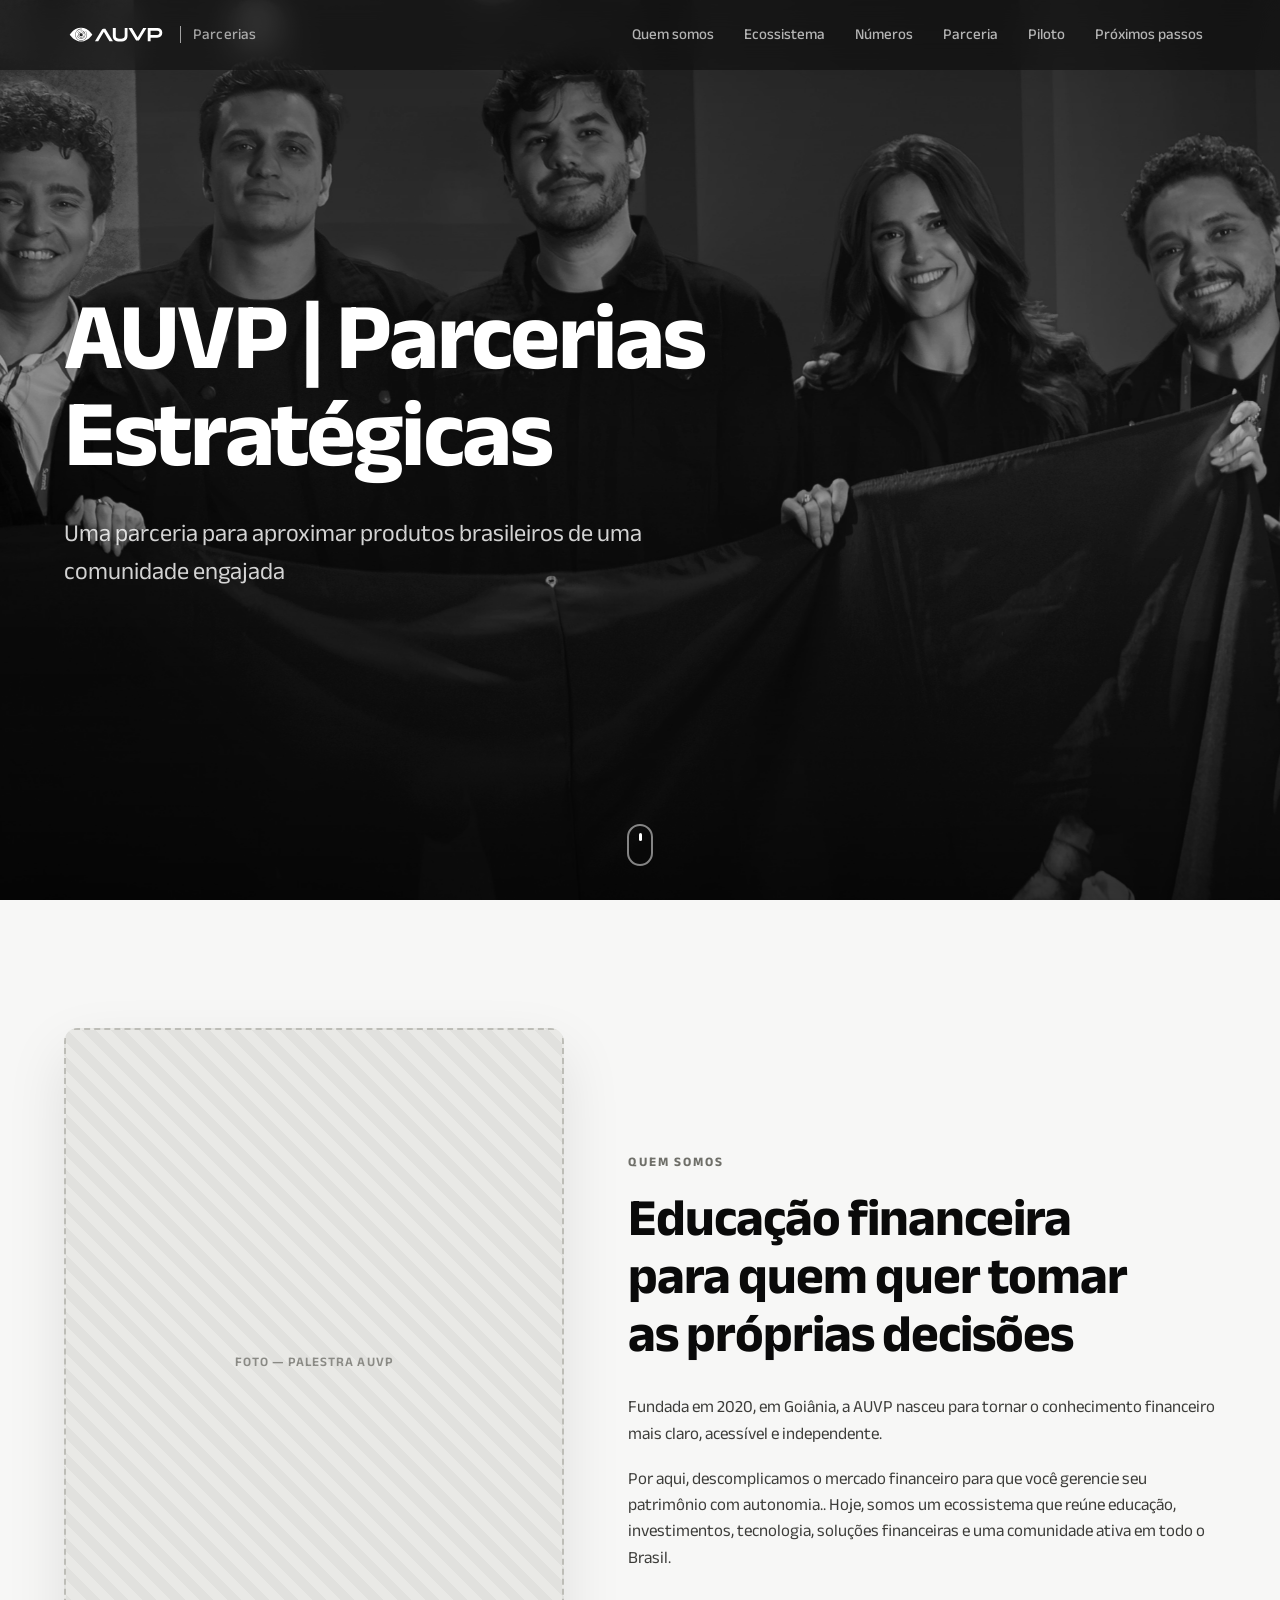
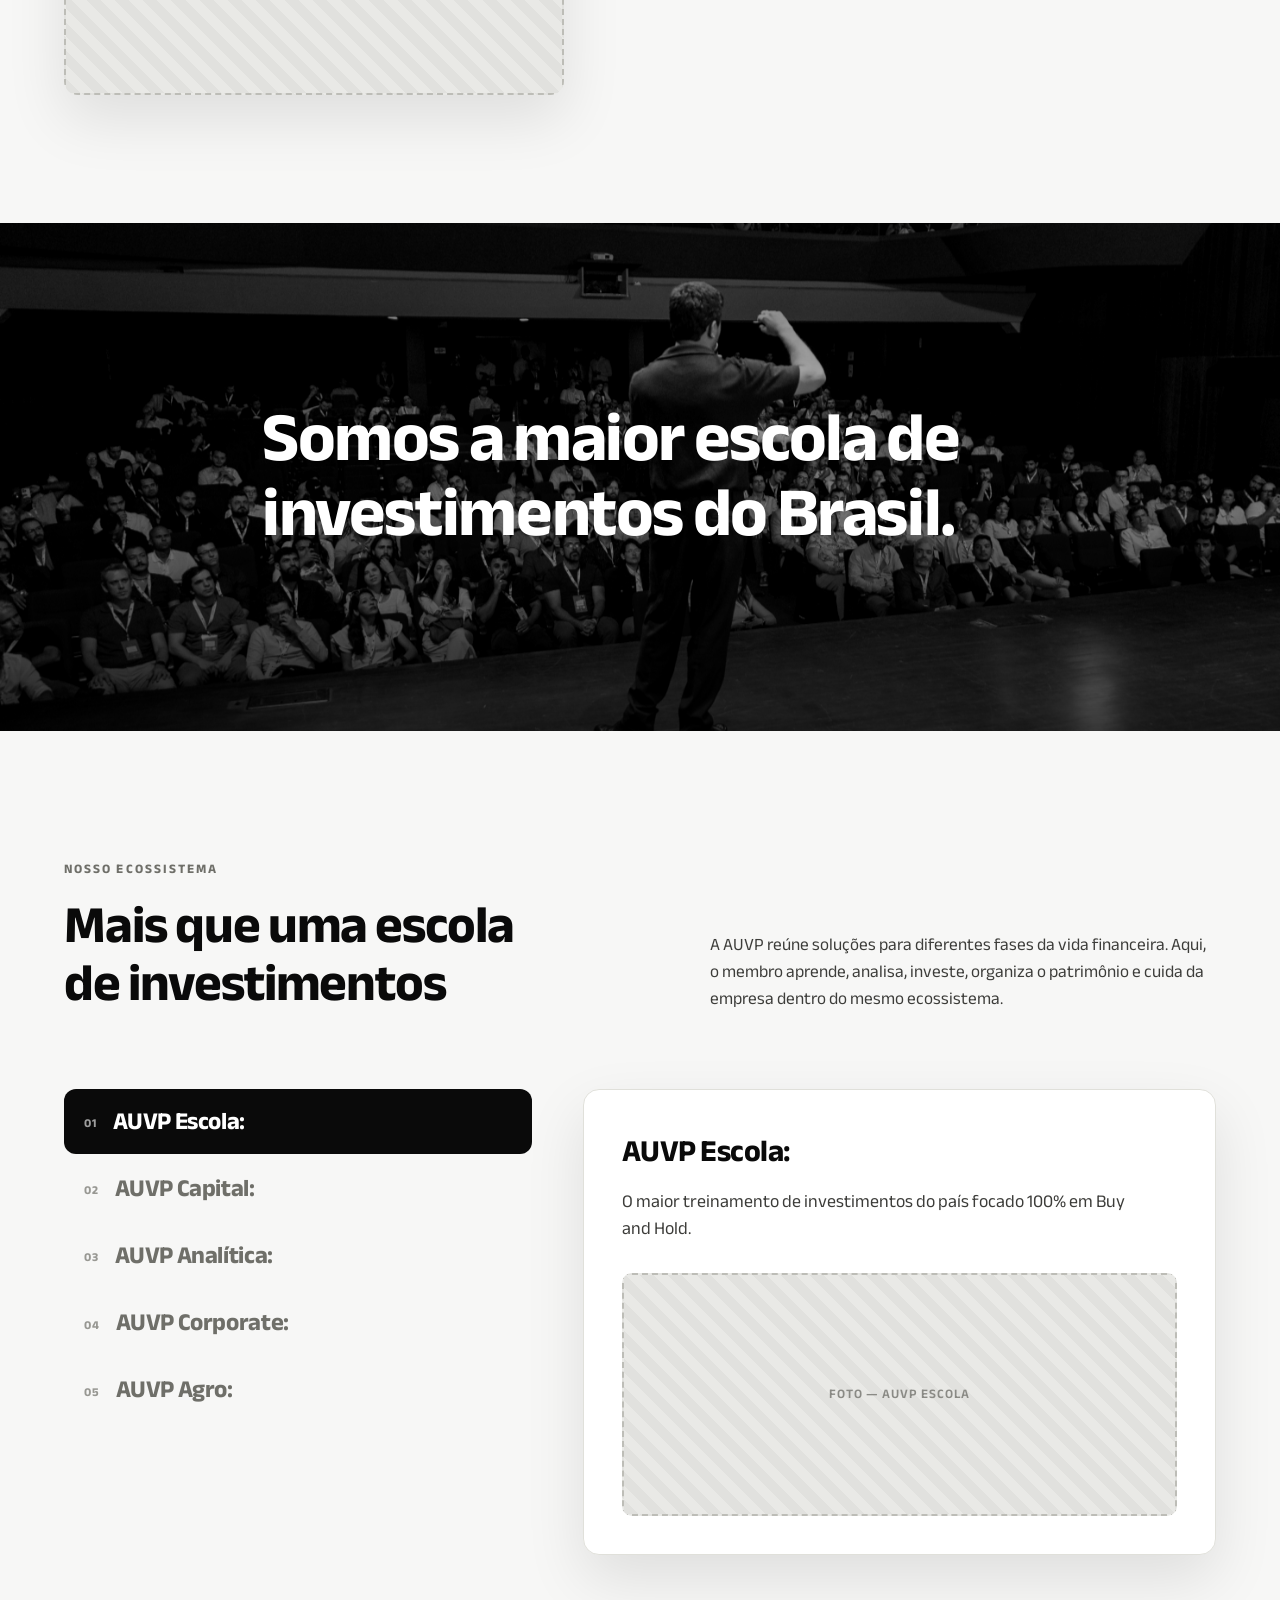
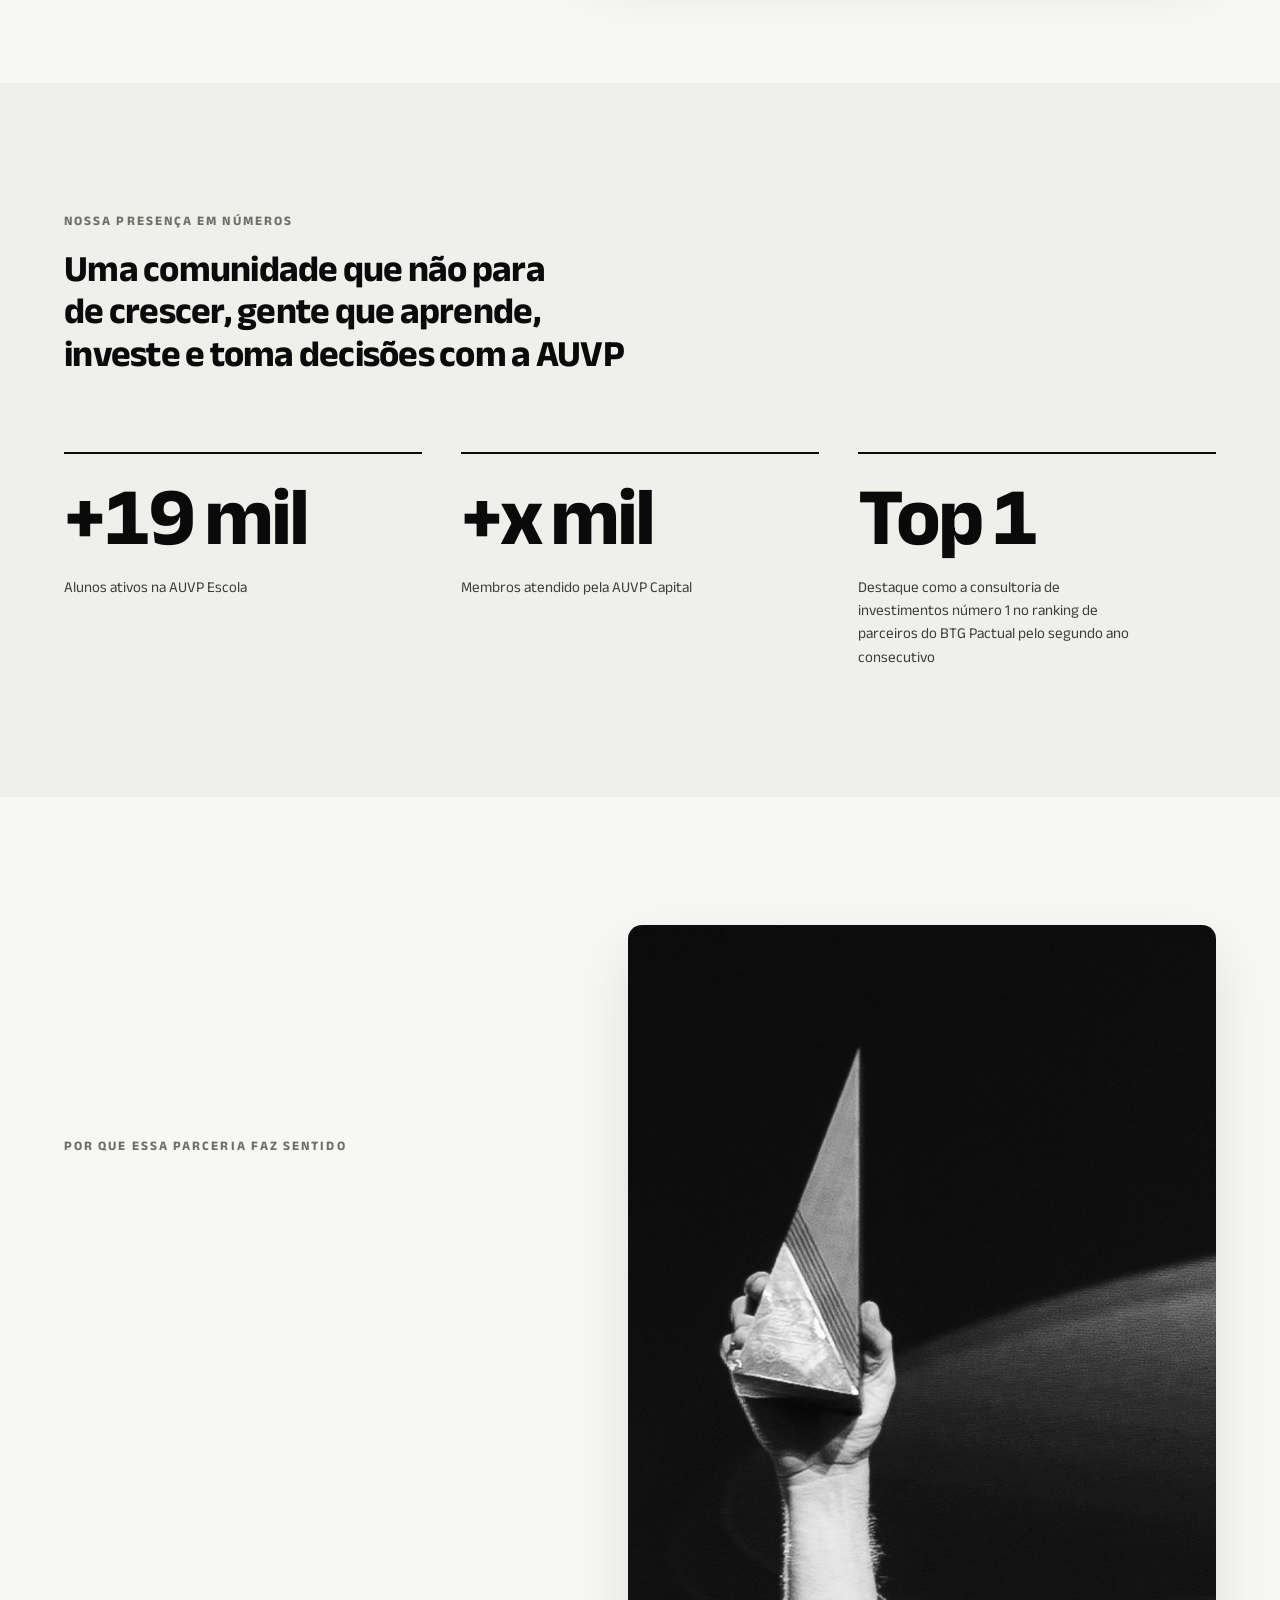
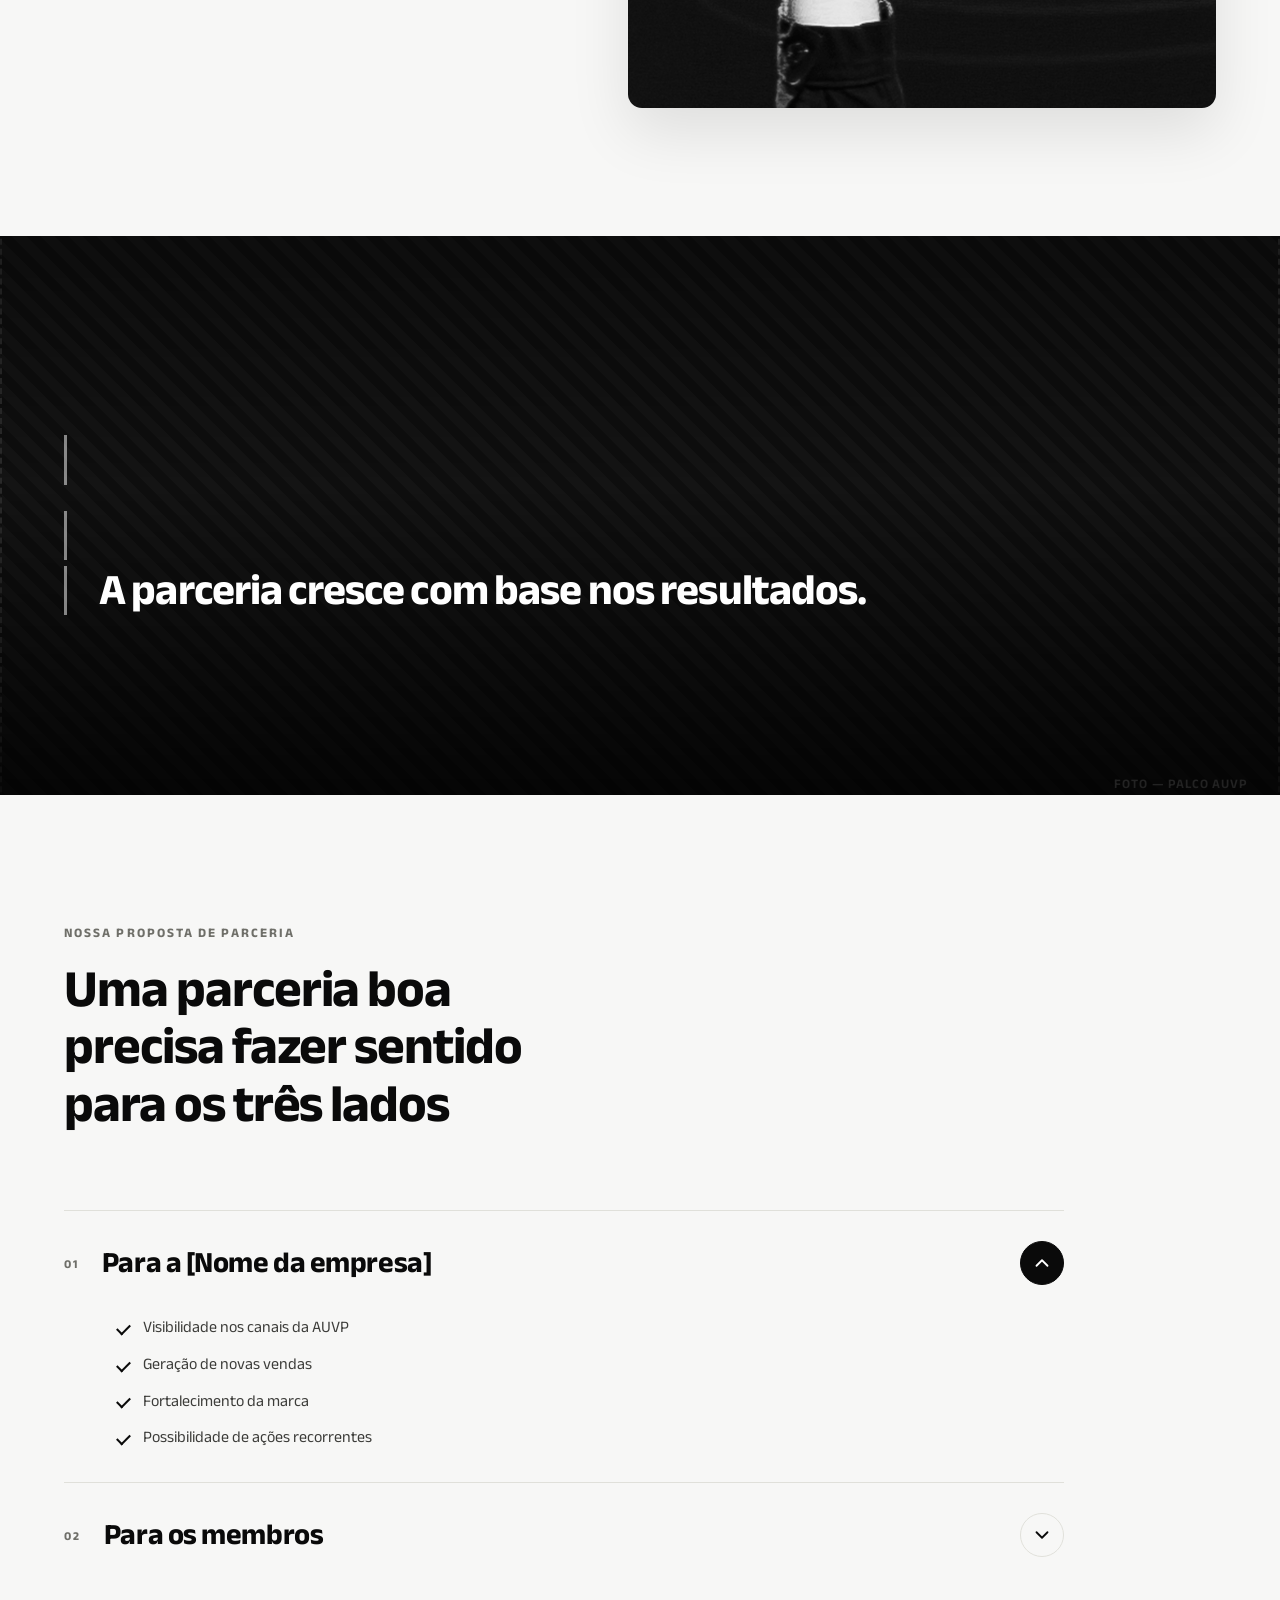
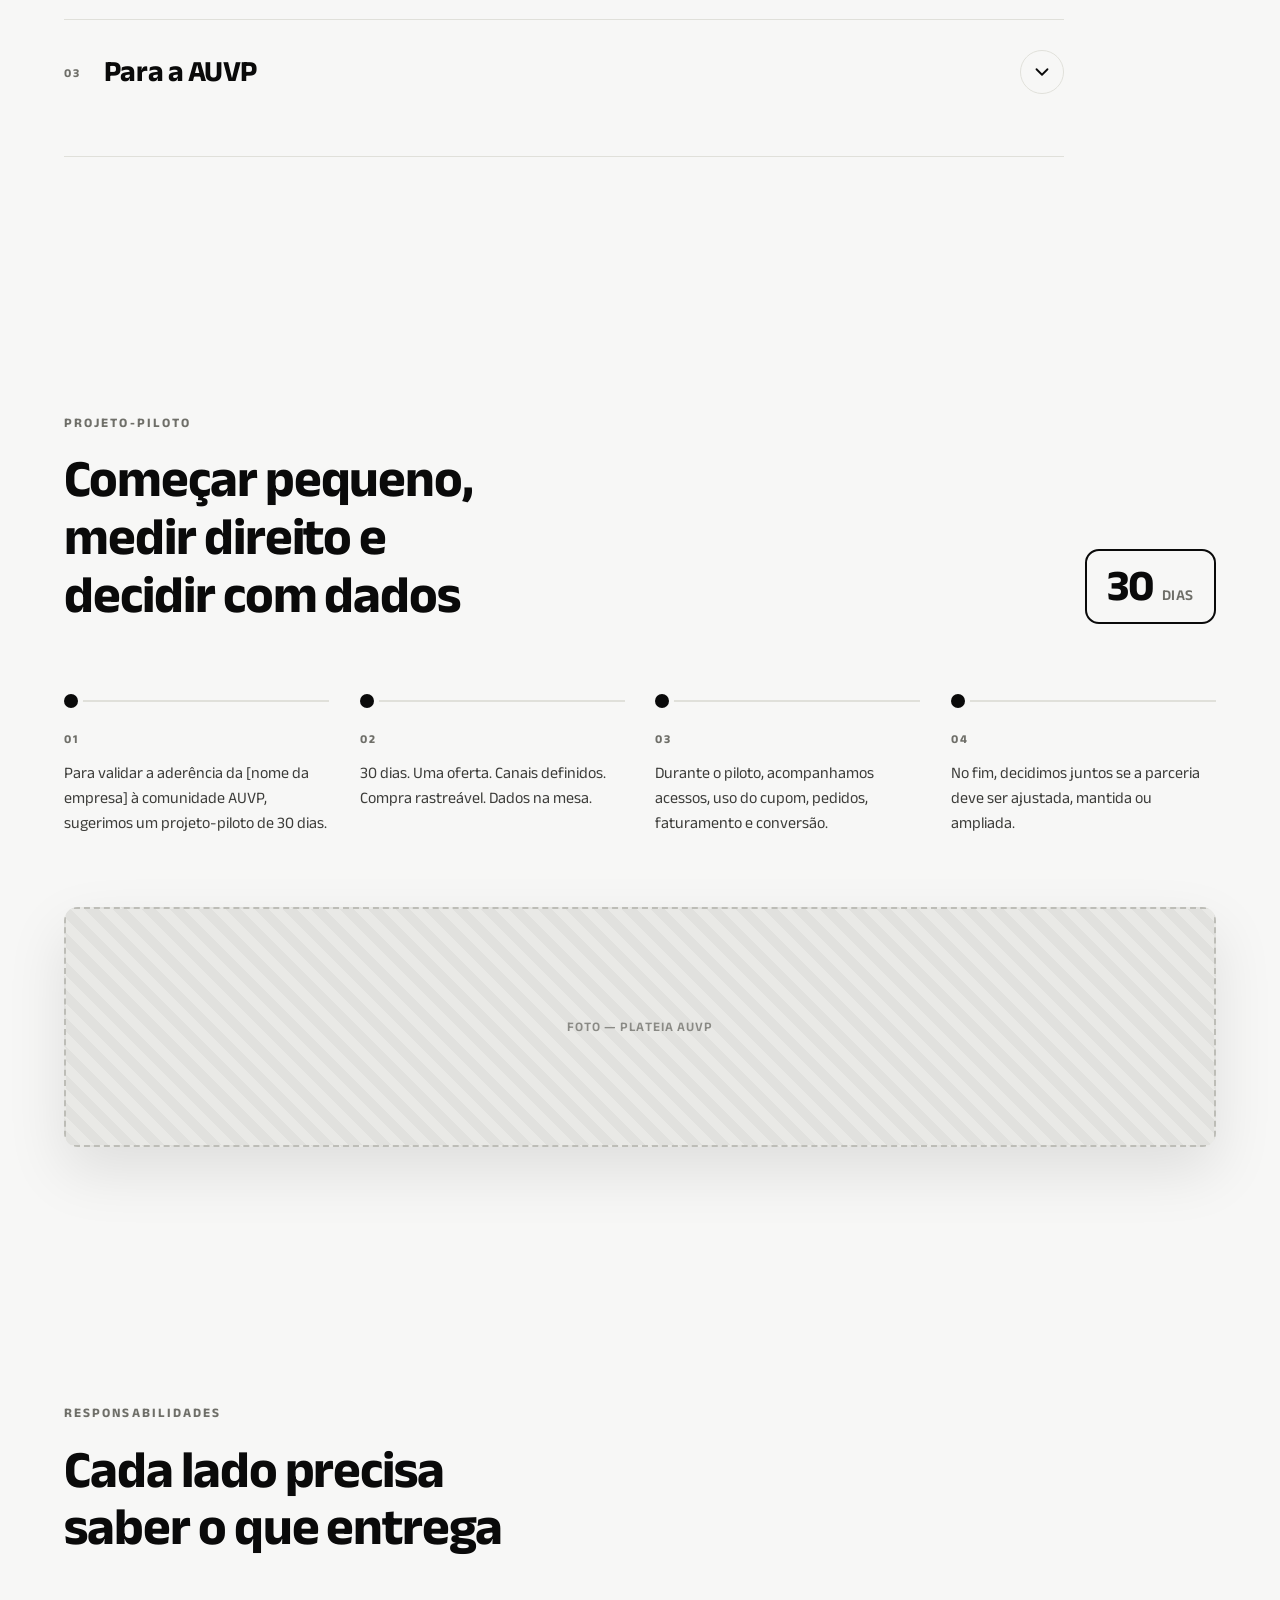
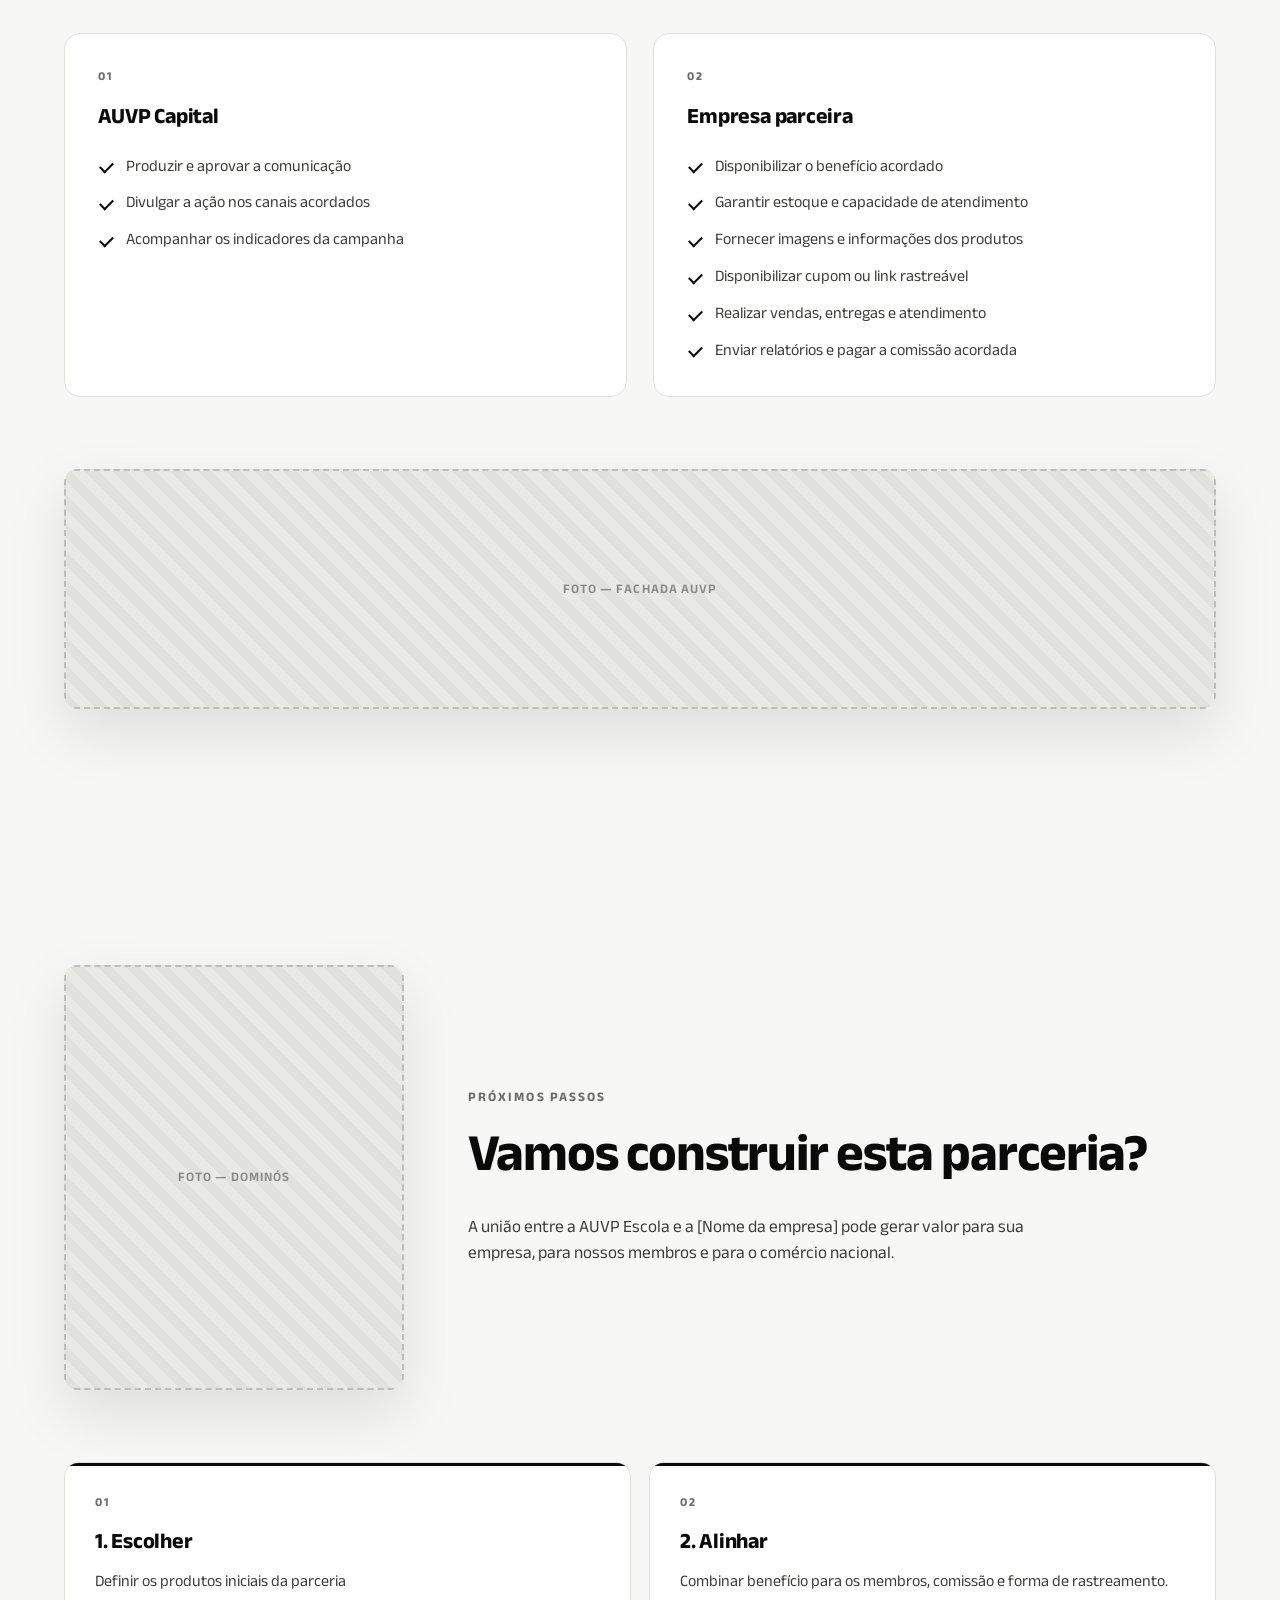
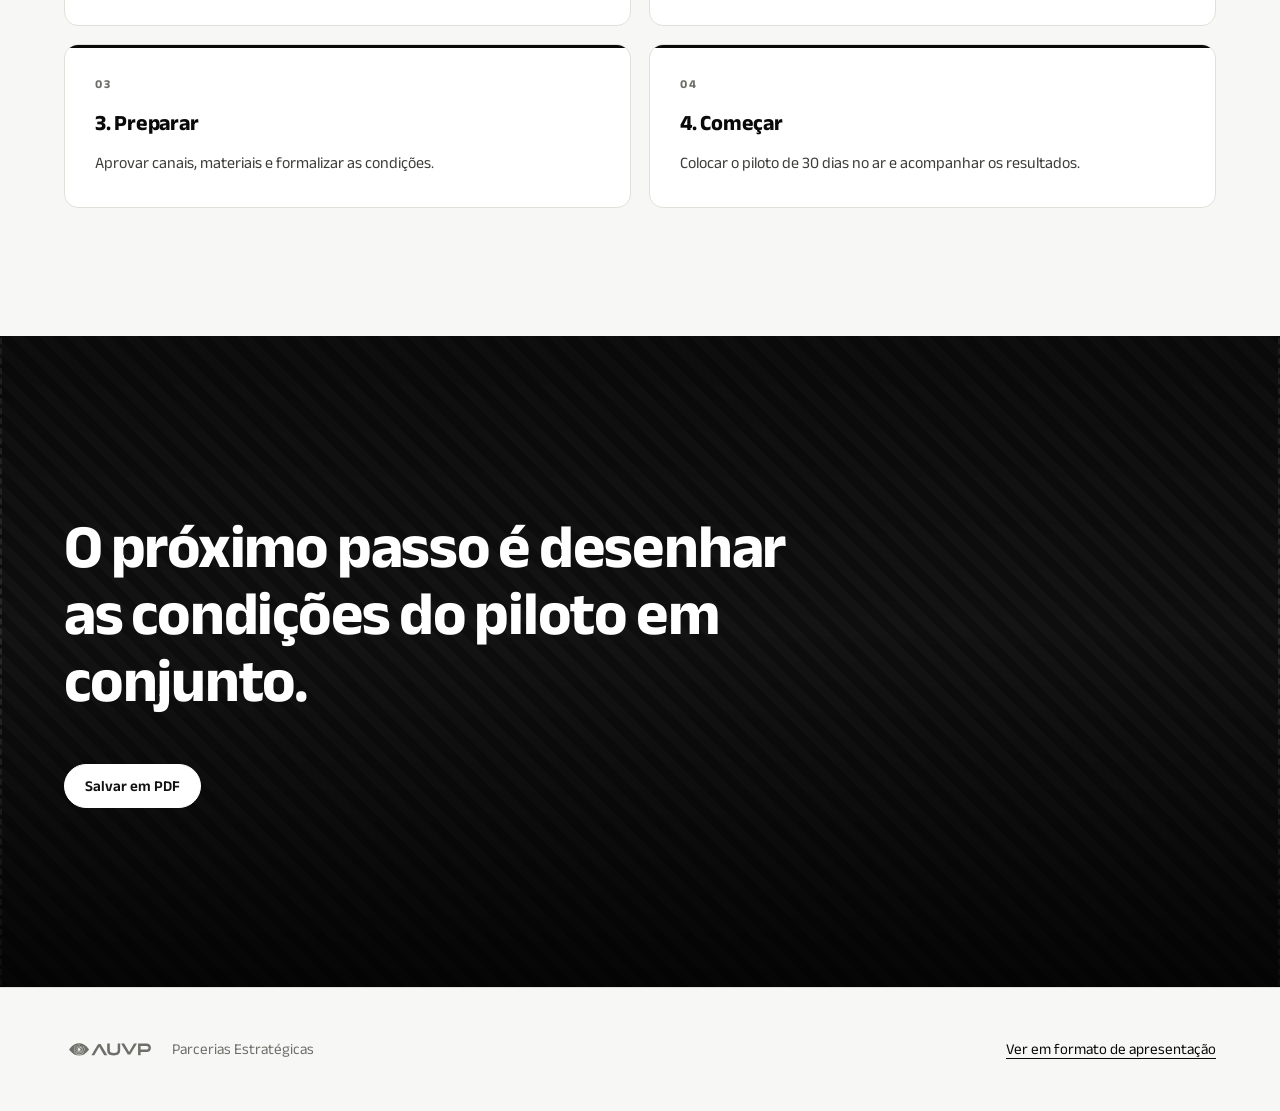
==== index.html @ d83c8f7b "Aplica logo, novas imagens e acordeão da proposta Imagens - No site as fotos deixam de ser área edit" ====
<!DOCTYPE html>
<html lang="pt-BR">
<head>
<meta charset="utf-8">
<meta name="viewport" content="width=device-width, initial-scale=1, viewport-fit=cover">
<title>AUVP | Parcerias Estratégicas</title>
<meta name="description" content="Uma parceria para aproximar produtos brasileiros de uma comunidade engajada.">
<link rel="preload" href="assets/fonts/anek-bangla-latin.woff2" as="font" type="font/woff2" crossorigin>
<link rel="stylesheet" href="assets/fonts.css">
<link rel="stylesheet" href="assets/shared.css">
<link rel="stylesheet" href="assets/site.css">
<link rel="icon" href="data:image/svg+xml,%3Csvg xmlns='http://www.w3.org/2000/svg' viewBox='0 0 112 66'%3E%3Cpath fill='%23111' fill-rule='evenodd' d='M0 33C22 4 90 4 112 33 90 62 22 62 0 33Zm56 8a8 8 0 1 0 0-16 8 8 0 0 0 0 16Z'/%3E%3C/svg%3E">
</head>
<body>

<svg class="sprite" aria-hidden="true" focusable="false"><symbol id="auvp-logo" viewBox="0 0 400 152" fill="currentColor"><path d="m104.84,70.27c-21.73-28.04-56.95-28.04-78.68,0l-4.16,5.37,4.16,5.37c21.73,28.04,56.95,28.04,78.68,0l4.16-5.37-4.16-5.37Zm-22.96,4.92c.15,4.31-1.38,8.43-4.32,11.58-2.94,3.16-6.93,4.98-11.25,5.14-.2,0-.39.01-.59.01-4.09,0-7.99-1.54-11-4.33-2.4-2.23-4.04-5.09-4.75-8.27-.09-.39.16-.77.54-.86.19-.04.38,0,.54.09.16.1.28.26.32.45.65,2.9,2.15,5.5,4.33,7.53,2.88,2.68,6.63,4.08,10.56,3.94,3.93-.14,7.57-1.8,10.25-4.68,2.68-2.88,4.08-6.63,3.94-10.56-.14-3.93-1.8-7.57-4.68-10.25-2.88-2.68-6.61-4.08-10.56-3.94-3.93.14-7.57,1.8-10.25,4.68-.65.7-1.23,1.46-1.73,2.26-.21.34-.66.44-.99.23-.16-.1-.28-.26-.32-.45s-.01-.38.09-.54c.55-.88,1.19-1.71,1.9-2.48,2.94-3.16,6.94-4.98,11.25-5.14,4.33-.15,8.43,1.38,11.58,4.32,3.16,2.94,4.98,6.94,5.14,11.25Zm-12.31-.84c.87,0,1.63-.49,2.03-1.2.37.8.58,1.68.58,2.62,0,3.45-2.8,6.25-6.25,6.25s-6.25-2.8-6.25-6.25,2.8-6.25,6.25-6.25c.89,0,1.74.19,2.5.52-.69.4-1.16,1.15-1.16,2,0,1.27,1.03,2.31,2.31,2.31Zm.58-3.96c.14.03.26.07.36.11l.06.62c-.11-.05-.23-.09-.36-.12-.13-.03-.27-.05-.42-.05-.1,0-.17,0-.22.02-.05.01-.09.03-.11.06-.02.03-.03.06-.03.09h0s.01.08.04.11c.02.03.07.06.14.09.07.03.16.06.28.1.18.06.32.11.44.17.12.06.21.14.27.23.06.1.09.22.09.39v.03c0,.27-.09.47-.26.6-.11.08-.27.13-.45.16v.38h-.6v-.36s-.06,0-.08,0c-.1-.01-.2-.03-.29-.06-.09-.02-.17-.05-.23-.07l-.06-.66c.11.05.24.09.38.13.15.04.3.06.46.06.14,0,.25-.01.3-.04.06-.03.09-.08.09-.14h0c0-.05-.01-.09-.04-.12-.03-.03-.07-.06-.14-.08-.06-.03-.15-.06-.26-.09-.18-.06-.33-.12-.45-.19s-.21-.15-.28-.25c-.06-.1-.09-.23-.09-.39v-.03c0-.24.08-.43.25-.55.11-.08.26-.13.44-.16v-.37h.6v.37c.06,0,.13,0,.17.02Zm-2.71-4.53c-2.67-.31-5.28.43-7.37,2.08-2.1,1.66-3.43,4.03-3.74,6.68-.31,2.65.43,5.27,2.08,7.37,1.66,2.1,4.03,3.43,6.68,3.74,2.05.24,4.09-.14,5.91-1.12,1.77-.95,3.2-2.4,4.13-4.17.18-.35.61-.48.97-.3.17.09.3.24.35.42.06.18.04.38-.05.55-1.06,2.03-2.7,3.68-4.72,4.77-1.66.89-3.52,1.36-5.4,1.36-.45,0-.91-.03-1.36-.08-3.03-.36-5.74-1.88-7.64-4.28-1.9-2.4-2.74-5.39-2.38-8.42.36-3.03,1.88-5.75,4.28-7.64,2.4-1.89,5.39-2.74,8.43-2.38,4.26.51,7.85,3.32,9.37,7.34.07.18.06.37-.02.55-.08.17-.22.31-.4.37-.37.14-.79-.05-.92-.42-1.33-3.52-4.47-5.98-8.19-6.42Zm14.65,26.08c-4.32,4.32-10.06,6.7-16.17,6.7s-11.85-2.38-16.17-6.7c-4.32-4.32-6.7-10.06-6.7-16.17s2.38-11.85,6.7-16.17c4.32-4.32,10.06-6.7,16.17-6.7.87,0,1.75.05,2.6.15.19.02.36.12.48.27.12.15.17.34.15.53-.02.19-.11.36-.26.48-.15.12-.34.18-.53.15-.81-.09-1.63-.14-2.44-.14-5.72,0-11.1,2.23-15.15,6.28-4.05,4.05-6.28,9.43-6.28,15.16s2.23,11.11,6.28,15.15c4.05,4.05,9.43,6.28,15.15,6.28s11.11-2.23,15.16-6.28c4.05-4.05,6.28-9.43,6.28-15.15,0-4.66-1.47-9.09-4.24-12.81-.12-.15-.16-.34-.13-.53.03-.19.13-.36.28-.47.15-.11.34-.16.53-.13.19.03.36.13.47.28,2.96,3.97,4.53,8.7,4.53,13.67,0,6.11-2.38,11.85-6.7,16.17Z"/><path d="m174.97,101.17l-7.22-12.17h-.05l-5.05-8.56-9.42-15.86-21.58,36.6h-12.52l27.18-45.23c1.27-2.12,3.56-3.41,6.03-3.41h6.64l29.23,48.65h-13.23Z"/><path d="m233.49,49.69h10.76v28.75c0,15.93-8,23.44-28.24,23.44s-28.24-7.51-28.24-23.44v-28.75h11.4v28.75c0,9.14,3.96,12.61,17.2,12.61s17.13-3.47,17.13-12.61v-28.75Z"/><path d="m248.21,49.69h13.45l21.51,36.75,21.44-36.75h12.67l-29.23,48.65h-10.62l-29.23-48.65Z"/><path d="m331.91,87.29v-10.69h26.76c5.37,0,8.56-3.19,8.56-7.93s-3.18-7.93-8.56-7.93h-25.62v40.43h-10.96v-51.47h36.59c12.17,0,19.32,7.22,19.32,18.63s-7.15,18.97-19.32,18.97h-26.77Z"/></symbol></svg>

<a class="skip" href="#capa">Ir para o conteúdo</a>

<!-- ============================ TOPO ============================ -->
<header class="topbar" id="topbar">
  <a class="brand" href="#capa" aria-label="AUVP Parcerias Estratégicas">
    <svg class="brand-logo" viewBox="0 0 400 152" aria-hidden="true"><use href="#auvp-logo"/></svg>
    <span class="brand-tag">Parcerias</span>
  </a>

  <nav class="nav" id="nav" aria-label="Seções">
    <a href="#quem-somos">Quem somos</a>
    <a href="#ecossistema">Ecossistema</a>
    <a href="#numeros">Números</a>
    <a href="#parceria">Parceria</a>
    <a href="#piloto">Piloto</a>
    <a href="#proximos-passos">Próximos passos</a>
  </nav>

  <button class="btn btn-icon" id="btnMenu" aria-label="Abrir menu" aria-expanded="false">
    <svg viewBox="0 0 24 24" aria-hidden="true"><path d="M4 7h16M4 12h16M4 17h16"/></svg>
  </button>

  <div class="topbar-progress"><span id="scrollBar"></span></div>
</header>

<main>

<!-- ============================ CAPA ============================ -->
<section class="hero" id="capa">
  <div class="ph ph-bg" data-img="s1-bg" data-label="Foto de capa — time AUVP"
       data-src="assets/img/galera%20summit.webp" data-parallax="0.18"></div>
  <div class="hero-scrim"></div>

  <div class="hero-inner">
    <h1 class="hero-title reveal">AUVP | Parcerias Estratégicas</h1>
    <p class="hero-sub reveal" data-delay="3">Uma parceria para aproximar produtos brasileiros de uma comunidade engajada</p>
  </div>

  <a class="hero-cue" href="#quem-somos" aria-label="Rolar para a próxima seção">
    <span></span>
  </a>
</section>

<!-- ============================ QUEM SOMOS ============================ -->
<section class="section split" id="quem-somos">
  <div class="split-media">
    <div class="ph ph-tall reveal" data-img="s2-foto" data-label="Foto — palestra AUVP"></div>
  </div>

  <div class="split-body">
    <p class="kicker reveal">Quem somos</p>
    <h2 class="h2 reveal">Educação financeira para quem quer tomar as próprias decisões</h2>
    <div class="prose">
      <p class="reveal" data-delay="2">Fundada em 2020, em Goiânia, a AUVP nasceu para tornar o conhecimento financeiro mais claro, acessível e independente.</p>
      <p class="reveal" data-delay="3">Por aqui, descomplicamos o mercado financeiro para que você gerencie seu patrimônio com autonomia.. Hoje, somos um ecossistema que reúne educação, investimentos, tecnologia, soluções financeiras e uma comunidade ativa em todo o Brasil.</p>
    </div>
  </div>
</section>

<!-- ============================ DECLARAÇÃO ============================ -->
<section class="statement">
  <div class="ph ph-bg ph-low" data-img="s3-bg" data-label="Foto — auditório lotado"
       data-src="assets/img/palestra-01.webp" data-parallax="0.12"></div>
  <div class="statement-scrim"></div>
  <p class="statement-text reveal">Somos a maior escola de investimentos do Brasil.</p>
</section>

<!-- ============================ ECOSSISTEMA ============================ -->
<section class="section" id="ecossistema">
  <div class="section-head">
    <div>
      <p class="kicker reveal">Nosso ecossistema</p>
      <h2 class="h2 reveal">Mais que uma escola de investimentos</h2>
    </div>
    <p class="lead reveal" data-delay="2">A AUVP reúne soluções para diferentes fases da vida financeira. Aqui, o membro aprende, analisa, investe, organiza o patrimônio e cuida da empresa dentro do mesmo ecossistema.</p>
  </div>

  <div class="eco reveal">
    <div class="eco-tabs" role="tablist" aria-label="Verticais da AUVP">
      <button class="eco-tab" role="tab" id="tab-escola" aria-controls="pan-escola" aria-selected="true">
        <i>01</i><span>AUVP Escola:</span>
      </button>
      <button class="eco-tab" role="tab" id="tab-capital" aria-controls="pan-capital" aria-selected="false" tabindex="-1">
        <i>02</i><span>AUVP Capital:</span>
      </button>
      <button class="eco-tab" role="tab" id="tab-analitica" aria-controls="pan-analitica" aria-selected="false" tabindex="-1">
        <i>03</i><span>AUVP Analítica:</span>
      </button>
      <button class="eco-tab" role="tab" id="tab-corporate" aria-controls="pan-corporate" aria-selected="false" tabindex="-1">
        <i>04</i><span>AUVP Corporate: </span>
      </button>
      <button class="eco-tab" role="tab" id="tab-agro" aria-controls="pan-agro" aria-selected="false" tabindex="-1">
        <i>05</i><span>AUVP Agro: </span>
      </button>
    </div>

    <div class="eco-stage">
      <div class="eco-panel is-on" role="tabpanel" id="pan-escola" aria-labelledby="tab-escola">
        <div class="eco-copy">
          <h3>AUVP Escola:</h3>
          <p>O maior treinamento de investimentos do país focado 100% em Buy and Hold.</p>
        </div>
        <div class="ph eco-media" data-img="eco-escola" data-label="Foto — AUVP Escola"
             data-src="https://cdn.asupernova.com.br/lp-auvp/vite/o-que-voce-vai-aprender2.webp"></div>
      </div>

      <div class="eco-panel" role="tabpanel" id="pan-capital" aria-labelledby="tab-capital" hidden>
        <div class="eco-copy">
          <h3>AUVP Capital:</h3>
          <p>Consultoria de investimentos, alocação estratégica, gestão de riscos e planejamento patrimonial, tributário e sucessório.</p>
        </div>
        <div class="ph eco-media" data-img="eco-capital" data-label="Foto — AUVP Capital"
             data-src="https://cdn.asupernova.com.br/lp-auvp/vite/onde%20sua%20vida%20financeira%20se%20resolve%20desktop.webp"></div>
      </div>

      <div class="eco-panel" role="tabpanel" id="pan-analitica" aria-labelledby="tab-analitica" hidden>
        <div class="eco-copy">
          <h3>AUVP Analítica:</h3>
          <p>Plataforma de análise fundamentalista que cruza dados e calcula o preço justo de ações e FIIs para nossos membros investirem com base na realidade e não em achismos.</p>
        </div>
        <div class="ph eco-media" data-img="eco-analitica" data-label="Foto — AUVP Analítica"></div>
      </div>

      <div class="eco-panel" role="tabpanel" id="pan-corporate" aria-labelledby="tab-corporate" hidden>
        <div class="eco-copy">
          <h3>AUVP Corporate: </h3>
          <p>Gestão financeira para micro, pequenas e médias empresas, com recebimentos, pagamentos, conciliação, folha, cartões, múltiplas contas e integração com ERPs.</p>
        </div>
        <div class="ph eco-media" data-img="eco-corporate" data-label="Foto — AUVP Corporate"></div>
      </div>

      <div class="eco-panel" role="tabpanel" id="pan-agro" aria-labelledby="tab-agro" hidden>
        <div class="eco-copy">
          <h3>AUVP Agro: </h3>
          <p>Conhecimento, ferramentas e execução para o produtor rural proteger preços, acompanhar o mercado e tomar decisões com mais controle.</p>
        </div>
        <div class="ph eco-media" data-img="eco-agro" data-label="Foto — AUVP Agro"
             data-src="assets/img/agro.jpeg"></div>
      </div>
    </div>
  </div>
</section>

<!-- ============================ NÚMEROS ============================ -->
<section class="section band" id="numeros">
  <div class="section-head">
    <div>
      <p class="kicker reveal">Nossa presença em números</p>
      <h2 class="h2 h2-md reveal" data-delay="1">Uma comunidade que não para de crescer, gente que aprende, investe e toma decisões com a AUVP</h2>
    </div>
  </div>

  <div class="stats stats-seq">
    <div class="stat reveal" data-delay="2">
      <div class="stat-value" data-count>+19 mil</div>
      <p class="stat-label">Alunos ativos na AUVP Escola</p>
    </div>
    <div class="stat reveal" data-delay="3">
      <div class="stat-value"><span class="field" data-field="membros" data-ph="+x mil" data-raw="1"></span></div>
      <p class="stat-label">Membros atendido pela AUVP Capital</p>
    </div>
    <div class="stat reveal" data-delay="4">
      <div class="stat-value">Top 1</div>
      <p class="stat-label">Destaque como a consultoria de investimentos número 1 no ranking de parceiros do BTG Pactual pelo segundo ano consecutivo</p>
    </div>
  </div>
</section>

<!-- ============================ POR QUE ============================ -->
<section class="section split split-rev" id="parceria">
  <div class="split-body">
    <p class="kicker reveal">Por que essa parceria faz sentido</p>
    <h2 class="h2 h2-md reveal">Tem um produto bom de um lado e uma comunidade que reconhece do outro. Vamos colocar os dois para conversar.</h2>
    <div class="prose prose-lg reveal" data-delay="2">
      <p>A <span class="field" data-field="empresa" data-ph="Nome da marca"></span> chamou nossa atenção por <span class="field" data-field="diferencial" data-ph="diferencial concreto"></span>. Por isso, queremos apresentar <span class="field" data-field="produto" data-ph="produto ou linha"></span> nos canais da AUVP, com benefício exclusivo e vendas rastreáveis.</p>
    </div>
  </div>

  <div class="split-media">
    <div class="ph ph-tall reveal" data-img="s7-foto" data-label="Imagem — produto / conceito"
         data-src="assets/img/trofeu%20summit.webp"></div>
  </div>
</section>

<!-- ============================ TRÊS GANHOS ============================ -->
<section class="statement statement-list">
  <div class="ph ph-bg" data-img="s8-bg" data-label="Foto — palco AUVP"
       data-src="https://livecoins.com.br/wp-content/uploads/2026/01/Raul-Sena-Investidor-Sardinha.jpg.webp"
       data-parallax="0.12"></div>
  <div class="statement-scrim"></div>
  <ul class="gains">
    <li class="reveal">A marca ganha visibilidade qualificada.</li>
    <li class="reveal" data-delay="4">Os membros conhecem um bom produto. </li>
    <li class="reveal" data-delay="8">A parceria cresce com base nos resultados.</li>
  </ul>
</section>

<!-- ============================ PROPOSTA ============================ -->
<section class="section" id="proposta">
  <div class="section-head">
    <div>
      <p class="kicker reveal">Nossa proposta de parceria</p>
      <h2 class="h2 reveal">Uma parceria boa precisa fazer sentido para os três lados</h2>
    </div>
  </div>

  <div class="accordion">
    <div class="acc-item is-open reveal">
      <div class="acc-head">
        <span class="acc-n">01</span>
        <h3 class="acc-title" id="acc-t-1">Para a <span class="field" data-field="empresa" data-ph="Nome da empresa"></span></h3>
        <button class="acc-toggle" aria-expanded="true" aria-controls="acc-p-1" aria-labelledby="acc-t-1">
          <svg viewBox="0 0 24 24" aria-hidden="true"><path d="M6 9l6 6 6-6"/></svg>
        </button>
      </div>
      <div class="acc-panel" id="acc-p-1">
        <ul class="ticks">
          <li>Visibilidade nos canais da AUVP </li>
          <li>Geração de novas vendas</li>
          <li>Fortalecimento da marca</li>
          <li>Possibilidade de ações recorrentes</li>
        </ul>
      </div>
    </div>

    <div class="acc-item reveal" data-delay="1">
      <div class="acc-head">
        <span class="acc-n">02</span>
        <h3 class="acc-title" id="acc-t-2">Para os membros</h3>
        <button class="acc-toggle" aria-expanded="false" aria-controls="acc-p-2" aria-labelledby="acc-t-2">
          <svg viewBox="0 0 24 24" aria-hidden="true"><path d="M6 9l6 6 6-6"/></svg>
        </button>
      </div>
      <div class="acc-panel" id="acc-p-2">
        <ul class="ticks">
          <li>Benefício exclusivo</li>
          <li>Descoberta de produtos selecionados</li>
          <li>Acesso facilitado à&nbsp; <span class="field" data-field="empresa" data-ph="Nome da empresa"></span></li>
          <li>Curadoria feita pela AUVP</li>
        </ul>
      </div>
    </div>

    <div class="acc-item reveal" data-delay="2">
      <div class="acc-head">
        <span class="acc-n">03</span>
        <h3 class="acc-title" id="acc-t-3">Para a AUVP</h3>
        <button class="acc-toggle" aria-expanded="false" aria-controls="acc-p-3" aria-labelledby="acc-t-3">
          <svg viewBox="0 0 24 24" aria-hidden="true"><path d="M6 9l6 6 6-6"/></svg>
        </button>
      </div>
      <div class="acc-panel" id="acc-p-3">
        <ul class="ticks">
          <li>Mais benefícios para a comunidade</li>
          <li>Relacionamento mais forte com os membros</li>
          <li>Comissão sobre as vendas originadas pela parceria</li>
        </ul>
      </div>
    </div>
  </div>
</section>

<!-- ============================ PILOTO ============================ -->
<section class="section" id="piloto">
  <div class="section-head">
    <div>
      <p class="kicker reveal">Projeto-piloto</p>
      <h2 class="h2 reveal">Começar pequeno, medir direito e decidir com dados</h2>
    </div>
    <div class="badge-30 reveal" data-delay="2" aria-hidden="true">
      <b>30</b><span>dias</span>
    </div>
  </div>

  <ol class="timeline">
    <li class="reveal">
      <span class="tl-n">01</span>
      <p>Para validar a aderência da <span class="field" data-field="empresa" data-ph="nome da empresa"></span> à comunidade AUVP, sugerimos um projeto-piloto de 30 dias.</p>
    </li>
    <li class="reveal" data-delay="2">
      <span class="tl-n">02</span>
      <p>30 dias. Uma oferta. Canais definidos. Compra rastreável. Dados na mesa.</p>
    </li>
    <li class="reveal" data-delay="4">
      <span class="tl-n">03</span>
      <p>Durante o piloto, acompanhamos acessos, uso do cupom, pedidos, faturamento e conversão.</p>
    </li>
    <li class="reveal" data-delay="6">
      <span class="tl-n">04</span>
      <p>No fim, decidimos juntos se a parceria deve ser ajustada, mantida ou ampliada.</p>
    </li>
  </ol>

  <div class="ph ph-strip reveal" data-img="s10-faixa" data-label="Foto — plateia AUVP"></div>
</section>

<!-- ============================ RESPONSABILIDADES ============================ -->
<section class="section" id="responsabilidades">
  <div class="section-head">
    <div>
      <p class="kicker reveal">Responsabilidades</p>
      <h2 class="h2 reveal">Cada lado precisa saber o que entrega</h2>
    </div>
  </div>

  <div class="cards two">
    <article class="card reveal">
      <span class="card-n">01</span>
      <h3>AUVP Capital</h3>
      <ul class="ticks ticks-seq">
        <li>Produzir e aprovar a comunicação</li>
        <li>Divulgar a ação nos canais acordados</li>
        <li>Acompanhar os indicadores da campanha</li>
      </ul>
    </article>

    <article class="card reveal" data-delay="2">
      <span class="card-n">02</span>
      <h3>Empresa parceira</h3>
      <ul class="ticks ticks-seq">
        <li>Disponibilizar o benefício acordado</li>
        <li>Garantir estoque e capacidade de atendimento</li>
        <li>Fornecer imagens e informações dos produtos</li>
        <li>Disponibilizar cupom ou link rastreável</li>
        <li>Realizar vendas, entregas e atendimento</li>
        <li>Enviar relatórios e pagar a comissão acordada</li>
      </ul>
    </article>
  </div>

  <div class="ph ph-strip reveal" data-img="s13-foto" data-label="Foto — fachada AUVP"></div>
</section>

<!-- ============================ PRÓXIMOS PASSOS ============================ -->
<section class="section" id="proximos-passos">
  <div class="split-narrow">
    <div class="ph ph-tall ph-sm reveal" data-img="s11-foto" data-label="Foto — dominós"></div>
    <div>
      <p class="kicker reveal">Próximos passos</p>
      <h2 class="h2 reveal">Vamos construir esta parceria?</h2>
      <p class="lead reveal" data-delay="2">A união entre a AUVP Escola e a <span class="field" data-field="empresa" data-ph="Nome da empresa"></span> pode gerar valor para sua empresa, para nossos membros e para o comércio nacional.</p>
    </div>
  </div>

  <ol class="steps">
    <li class="reveal">
      <span class="step-n">01</span>
      <b>1. Escolher</b>
      <span>Definir os produtos iniciais da parceria</span>
    </li>
    <li class="reveal" data-delay="2">
      <span class="step-n">02</span>
      <b>2. Alinhar</b>
      <span>Combinar benefício para os membros, comissão e forma de rastreamento.</span>
    </li>
    <li class="reveal" data-delay="4">
      <span class="step-n">03</span>
      <b>3. Preparar</b>
      <span>Aprovar canais, materiais e formalizar as condições.</span>
    </li>
    <li class="reveal" data-delay="6">
      <span class="step-n">04</span>
      <b>4. Começar</b>
      <span>Colocar o piloto de 30 dias no ar e acompanhar os resultados.</span>
    </li>
  </ol>
</section>

<!-- ============================ FECHAMENTO ============================ -->
<section class="closing" id="fechamento">
  <div class="ph ph-bg" data-img="s12-bg" data-label="Foto — bastidores AUVP" data-parallax="0.12"></div>
  <div class="statement-scrim"></div>
  <div class="closing-inner">
    <p class="closing-text reveal">O próximo passo é desenhar as condições do piloto em conjunto.</p>
    <div class="closing-actions reveal" data-delay="6">
      <button class="btn btn-light" id="btnPrint">Salvar em PDF</button>
    </div>
  </div>
</section>

</main>

<footer class="foot">
  <div class="foot-in">
    <svg class="foot-logo" viewBox="0 0 400 152" aria-hidden="true"><use href="#auvp-logo"/></svg>
    <p>Parcerias Estratégicas</p>
    <a href="apresentacao.html">Ver em formato de apresentação</a>
  </div>
</footer>

<script src="assets/state.js"></script>
<script src="assets/site.js"></script>
</body>
</html>
---- assets/fonts.css ----
/* Anek Bangla — fonte da apresentação original, servida localmente.
   Arquivo variável (eixo de peso 100–800), subconjuntos latin e latin-ext.
   Google Fonts, licença SIL Open Font License 1.1. */

@font-face{
  font-family:'Anek Bangla';
  font-style:normal;
  font-weight:100 800;
  font-stretch:100%;
  font-display:swap;
  src:url('fonts/anek-bangla-latin-ext.woff2') format('woff2');
  unicode-range:U+0100-02BA, U+02BD-02C5, U+02C7-02CC, U+02CE-02D7, U+02DD-02FF, U+0304, U+0308, U+0329, U+1D00-1DBF, U+1E00-1E9F, U+1EF2-1EFF, U+2020, U+20A0-20AB, U+20AD-20C0, U+2113, U+2C60-2C7F, U+A720-A7FF;
}

@font-face{
  font-family:'Anek Bangla';
  font-style:normal;
  font-weight:100 800;
  font-stretch:100%;
  font-display:swap;
  src:url('fonts/anek-bangla-latin.woff2') format('woff2');
  unicode-range:U+0000-00FF, U+0131, U+0152-0153, U+02BB-02BC, U+02C6, U+02DA, U+02DC, U+0304, U+0308, U+0329, U+2000-206F, U+20AC, U+2122, U+2191, U+2193, U+2212, U+2215, U+FEFF, U+FFFD;
}
---- assets/shared.css ----
/* ============================================================
   AUVP | Parcerias — estilos compartilhados
   Campos editáveis, placeholders de imagem e avisos.
   Usado pelo site (site.css) e pela apresentação (deck.css).
   ============================================================ */

:root{
  --font:"Anek Bangla","Segoe UI",system-ui,-apple-system,"Helvetica Neue",Arial,sans-serif;
}

/* --------------------------------------------- campos editáveis [] */
/* Sem realce: o próprio texto entre colchetes mostra onde editar.
   Os colchetes são conteúdo de verdade (state.js), então um clique
   seleciona tudo e o que for digitado substitui o placeholder. */
.field{
  display:inline;
  outline:none;
  border-radius:3px;
  white-space:pre-wrap;
  transition:background-color .15s ease;
}
body:not(.presenting) .field{cursor:text}
body:not(.presenting) .field:focus{background:rgba(255,232,102,.5)}
body:not(.presenting) .on-dark .field:focus,
body:not(.presenting) .slide.dark .field:focus,
body:not(.presenting) .hero .field:focus,
body:not(.presenting) .statement .field:focus{background:rgba(255,255,255,.22)}

/* ------------------------------------------- placeholders de imagem */
.ph{
  position:relative;
  overflow:hidden;
  background:#e9e9e6;
  background-size:cover;
  background-position:center;
  cursor:pointer;
}
.ph::after{
  content:attr(data-label);
  position:absolute;
  inset:0;
  display:flex;
  align-items:center;
  justify-content:center;
  padding:24px;
  text-align:center;
  font:600 13px/1.4 var(--font);
  letter-spacing:.08em;
  text-transform:uppercase;
  color:#8a8a85;
  background:repeating-linear-gradient(45deg,rgba(0,0,0,.035) 0 10px,transparent 10px 20px);
  border:2px dashed #bdbdb7;
  transition:opacity .2s ease,background-color .2s ease,border-color .2s ease;
}
/* background-color, não o atalho background: o atalho zeraria o
   background-size:cover e o background-position definidos acima */
.ph.on-dark,.ph.ph-dark,.ph-bg,.slide.dark .ph{background-color:#141414}
.ph.on-dark::after,.ph.ph-dark::after,.ph-bg::after,.slide.dark .ph::after{
  color:#8f8f8f;
  border-color:#3a3a3a;
  background:repeating-linear-gradient(45deg,rgba(255,255,255,.035) 0 10px,transparent 10px 20px);
}
.ph.has-image::after{content:"";border:0;background:none}
.ph.is-over::after{background-color:rgba(0,0,0,.16);border-color:#000;color:#000}

.ph-tools{
  position:absolute;
  right:12px;top:12px;
  display:none;
  gap:6px;
  z-index:3;
}
.ph.has-image:hover .ph-tools,
.ph.has-image:focus-within .ph-tools{display:flex}
.ph-tools button{
  font:600 12px/1 var(--font);
  color:#fff;background:rgba(0,0,0,.75);
  border:1px solid rgba(255,255,255,.35);
  border-radius:6px;padding:7px 10px;cursor:pointer;
}
.ph-tools button:hover{background:#000}

/* no modo apresentação as marcações somem */
body.presenting .ph::after{opacity:0}
body.presenting .ph{cursor:default}
body.presenting .ph-tools{display:none!important}

/* ------------------------------------------------------- avisos */
.auvp-toast{
  position:fixed;
  left:50%;bottom:28px;
  transform:translate(-50%,14px);
  background:#111;color:#fff;
  font:600 14px/1 var(--font);
  padding:13px 20px;border-radius:999px;
  box-shadow:0 14px 40px rgba(0,0,0,.35);
  opacity:0;
  pointer-events:none;
  z-index:200;
  transition:opacity .2s ease,transform .2s ease;
}
.auvp-toast.is-on{opacity:1;transform:translate(-50%,0)}

@media print{
  .ph::after{opacity:0!important}
  .ph-tools{display:none!important}
  .auvp-toast{display:none!important}
  .field{background:none!important;box-shadow:none!important;opacity:1!important}
}
---- assets/site.css ----
/* ============================================================
   AUVP | Parcerias Estratégicas — site
   Preto e branco, papel texturizado e Anek Bangla,
   a mesma identidade da apresentação em formato de página.
   ============================================================ */

:root{
  --paper:#f7f7f6;
  --paper-2:#efefec;
  --ink:#0a0a0a;
  --ink-2:#3d3d3a;
  --muted:#6f6f69;
  --line:#e0e0da;
  --dark:#0b0b0b;
  --shadow:0 24px 60px rgba(0,0,0,.10);
  --gutter:clamp(20px,5vw,84px);
  --maxw:1320px;
  --sec-y:clamp(72px,10vw,150px);
  --ease:cubic-bezier(.22,.68,.28,1);
}

*{box-sizing:border-box}
[hidden]{display:none!important}

html{scroll-behavior:smooth;-webkit-text-size-adjust:100%}
body{
  margin:0;
  font-family:var(--font);
  font-size:18px;
  line-height:1.55;
  color:var(--ink);
  background:var(--paper);
  -webkit-font-smoothing:antialiased;
  overflow-x:hidden;
}
/* textura de papel, como no original */
body::before{
  content:"";
  position:fixed;inset:0;
  z-index:0;
  pointer-events:none;
  opacity:.45;
  background-image:url("data:image/svg+xml,%3Csvg xmlns='http://www.w3.org/2000/svg' width='300' height='300'%3E%3Cfilter id='n'%3E%3CfeTurbulence type='fractalNoise' baseFrequency='.85' numOctaves='3'/%3E%3CfeColorMatrix type='saturate' values='0'/%3E%3C/filter%3E%3Crect width='300' height='300' filter='url(%23n)' opacity='.15'/%3E%3C/svg%3E");
}
main{position:relative;z-index:1}
/* âncoras não param embaixo do topo fixo */
section[id]{scroll-margin-top:86px}
#capa{scroll-margin-top:0}

img{max-width:100%;display:block}
h1,h2,h3,h4,h5,p,ul,ol,figure{margin:0}
ul,ol{list-style:none;padding:0}
button{font-family:inherit}
a{color:inherit}

.skip{
  position:absolute;left:-9999px;top:0;
  background:#000;color:#fff;padding:12px 18px;z-index:300;border-radius:0 0 8px 0;
}
.skip:focus{left:0}

:focus-visible{outline:2px solid var(--ink);outline-offset:3px;border-radius:3px}

/* ============================ TOPO ============================ */
.topbar{
  position:fixed;
  top:0;left:0;right:0;
  z-index:100;
  display:flex;align-items:center;gap:24px;
  padding:14px var(--gutter);
  background:rgba(247,247,246,.82);
  backdrop-filter:saturate(150%) blur(14px);
  border-bottom:1px solid transparent;
  transition:border-color .25s ease,background-color .25s ease,padding .25s ease;
}
.topbar.is-stuck{border-bottom-color:var(--line);padding-top:10px;padding-bottom:10px}
.topbar.on-dark{
  background:rgba(11,11,11,.55);
  color:#fff;
  border-bottom-color:transparent;
}

.sprite{position:absolute;width:0;height:0;overflow:hidden}

.brand{display:flex;align-items:center;gap:12px;text-decoration:none;flex:none}
.brand-logo{
  width:104px;height:auto;
  fill:currentColor;
  display:block;
}
.brand-tag{
  font-size:15px;font-weight:500;
  letter-spacing:.01em;
  opacity:.6;
  white-space:nowrap;
  padding-left:12px;
  border-left:1px solid currentColor;
  line-height:1.1;
}

.nav{display:flex;gap:4px;margin-left:auto}
.nav a{
  position:relative;
  padding:9px 13px;
  border-radius:999px;
  font-size:15px;font-weight:500;
  text-decoration:none;
  color:inherit;
  opacity:.68;
  white-space:nowrap;
  transition:opacity .2s ease,background-color .2s ease;
}
.nav a:hover{opacity:1;background:rgba(0,0,0,.06)}
.topbar.on-dark .nav a:hover{background:rgba(255,255,255,.12)}
.nav a.is-active{opacity:1;font-weight:600;background:rgba(0,0,0,.08)}
.topbar.on-dark .nav a.is-active{background:rgba(255,255,255,.16)}


.topbar-progress{
  position:absolute;left:0;right:0;bottom:-1px;
  height:2px;background:transparent;
}
.topbar-progress span{
  display:block;height:100%;width:0;
  background:var(--ink);
  transition:width .1s linear;
}
.topbar.on-dark .topbar-progress span{background:#fff}

/* ---------------------------------------------------- botões */
.btn{
  display:inline-flex;align-items:center;justify-content:center;gap:9px;
  min-height:44px;padding:0 20px;
  font:600 15px/1 var(--font);
  color:inherit;
  background:transparent;
  border:1px solid currentColor;
  border-radius:999px;
  cursor:pointer;
  text-decoration:none;
  transition:transform .18s var(--ease),background-color .18s ease,color .18s ease,opacity .18s ease;
}
.btn svg{width:18px;height:18px;fill:none;stroke:currentColor;stroke-width:2;stroke-linecap:round;stroke-linejoin:round}
.btn:hover{transform:translateY(-1px)}
.btn:active{transform:translateY(0)}
.btn-solid{background:var(--ink);color:var(--paper);border-color:var(--ink)}
.btn-solid:hover{background:#000}
.topbar.on-dark .btn-solid{background:#fff;color:#111;border-color:#fff}
.btn-light{background:#fff;color:#111;border-color:#fff}
.btn-outline{border-color:rgba(255,255,255,.55);color:#fff}
.btn-outline:hover{background:rgba(255,255,255,.14)}
.btn-icon{padding:0;width:44px;border:0;display:none}
.btn-icon svg{width:22px;height:22px}
.btn-block{width:100%}

.linkish{
  border:0;background:none;padding:0;
  font:inherit;color:inherit;
  text-decoration:underline;text-underline-offset:3px;
  cursor:pointer;
}

/* ============================ SEÇÕES ============================ */
.section{
  position:relative;
  max-width:var(--maxw);
  margin:0 auto;
  padding:var(--sec-y) var(--gutter);
}
.section.band{background:var(--paper-2);max-width:none}
.section.band>*{max-width:calc(var(--maxw) - var(--gutter) * 2);margin-inline:auto}

.section-head{
  display:grid;
  grid-template-columns:minmax(0,1.15fr) minmax(0,1fr);
  gap:clamp(24px,5vw,72px);
  align-items:end;
  margin-bottom:clamp(40px,6vw,76px);
}

.kicker{
  font-size:13px;font-weight:700;
  letter-spacing:.16em;text-transform:uppercase;
  color:var(--muted);
  margin-bottom:18px;
}
.h2+.prose,.h2+.lead,.h2+.field-hint{margin-top:clamp(20px,2.4vw,34px)}
.h2{
  font-size:clamp(30px,4.1vw,54px);
  line-height:1.1;
  font-weight:700;
  letter-spacing:-.02em;
  text-wrap:balance;
}
.h2-md{font-size:clamp(25px,2.9vw,40px);line-height:1.14}
.lead{font-size:clamp(17px,1.35vw,20px);color:var(--ink-2);max-width:56ch}
.prose p{font-size:clamp(17px,1.3vw,20px);color:var(--ink-2);max-width:60ch}
.prose p+p{margin-top:1.1em}
.prose-lg p{font-size:clamp(19px,1.65vw,25px);color:var(--ink);line-height:1.45}

.field-hint{
  display:flex;align-items:center;gap:9px;
  margin-top:28px;
  font-size:14.5px;color:var(--muted);
}
.field-hint svg{width:17px;height:17px;flex:none;fill:none;stroke:currentColor;stroke-width:2;stroke-linecap:round;stroke-linejoin:round}

/* ============================ CAPA ============================ */
.hero{
  position:relative;
  min-height:100svh;
  display:flex;align-items:center;
  padding:120px var(--gutter) 140px;
  background:var(--dark);
  color:#fff;
  overflow:hidden;
  isolation:isolate;
}
.hero .ph-bg,.statement .ph-bg,.closing .ph-bg{
  position:absolute;
  inset:-12% 0;
  height:124%;
  z-index:-2;
  cursor:pointer;
}
.hero .ph-bg::after,.statement .ph-bg::after,.closing .ph-bg::after{
  align-items:flex-end;justify-content:flex-end;padding:26px 30px;
}
.hero-scrim,.statement-scrim{
  position:absolute;inset:0;z-index:-1;
  background:linear-gradient(180deg,rgba(0,0,0,.5) 0%,rgba(0,0,0,.28) 45%,rgba(0,0,0,.78) 100%);
  pointer-events:none;
}
.hero-inner{max-width:var(--maxw);margin:0 auto;width:100%}
.hero-title{
  font-size:clamp(38px,7.4vw,104px);
  line-height:1.03;
  font-weight:700;
  letter-spacing:-.025em;
  max-width:16ch;
}
.hero-sub{
  margin-top:clamp(18px,2.4vw,30px);
  font-size:clamp(17px,1.9vw,26px);
  color:rgba(255,255,255,.82);
  max-width:46ch;
}
.hero-actions{display:flex;flex-wrap:wrap;gap:12px;margin-top:clamp(30px,4vw,50px)}

.hero-cue{
  position:absolute;
  left:50%;bottom:34px;
  transform:translateX(-50%);
  width:26px;height:42px;
  border:2px solid rgba(255,255,255,.5);
  border-radius:999px;
  display:grid;place-items:start center;
  padding-top:7px;
  z-index:2;
}
.hero-cue span{
  width:3px;height:8px;border-radius:2px;background:#fff;
  animation:cue 1.9s var(--ease) infinite;
}
@keyframes cue{0%{transform:translateY(0);opacity:1}70%{transform:translateY(15px);opacity:0}100%{opacity:0}}

/* ============================ SPLIT ============================ */
.split{
  display:grid;
  grid-template-columns:minmax(0,.92fr) minmax(0,1.08fr);
  gap:clamp(28px,5vw,84px);
  align-items:center;
}
.split-rev .split-media{order:2}
.split-media{position:relative}
/* no site as fotos são só conteúdo: quem edita imagem é a apresentação */
.ph{cursor:default}
.ph.has-image{filter:grayscale(1) contrast(1.04)}
.ph-tools{display:none!important}
/* recorte mais baixo, para centralizar quem está em cena */
.ph-low{background-position:center 58%}

.ph-tall{
  aspect-ratio:3/4;
  border-radius:14px;
  box-shadow:var(--shadow);
}
.ph-sm{aspect-ratio:4/5;max-width:340px}
.ph-strip{
  margin-top:clamp(40px,6vw,72px);
  aspect-ratio:24/5;
  border-radius:14px;
  box-shadow:var(--shadow);
}
.split-narrow{
  display:grid;
  grid-template-columns:340px minmax(0,1fr);
  gap:clamp(28px,5vw,72px);
  align-items:center;
  margin-bottom:clamp(44px,6vw,72px);
}

/* ============================ DECLARAÇÕES ============================ */
.statement,.closing{
  position:relative;
  padding:clamp(90px,14vw,190px) var(--gutter);
  background:var(--dark);
  color:#fff;
  overflow:hidden;
  isolation:isolate;
}
.statement-text{
  position:relative;
  max-width:var(--maxw);
  margin:0 auto;
  font-size:clamp(30px,5.4vw,74px);
  line-height:1.08;
  font-weight:700;
  letter-spacing:-.02em;
  max-width:18ch;
}
.gains{
  position:relative;
  max-width:var(--maxw);
  margin:0 auto;
  display:flex;flex-direction:column;gap:clamp(14px,2vw,26px);
}
.gains li{
  font-size:clamp(22px,3.4vw,46px);
  line-height:1.14;
  font-weight:700;
  letter-spacing:-.02em;
  padding-left:clamp(18px,2.5vw,34px);
  border-left:3px solid rgba(255,255,255,.5);
}

.closing-inner{max-width:var(--maxw);margin:0 auto;position:relative}
.closing-text{
  font-size:clamp(28px,4.8vw,66px);
  line-height:1.09;
  font-weight:700;
  letter-spacing:-.02em;
  max-width:20ch;
}
.closing-actions{display:flex;flex-wrap:wrap;gap:12px;margin-top:clamp(28px,4vw,48px)}

/* ============================ ECOSSISTEMA ============================ */
.eco{
  display:grid;
  grid-template-columns:minmax(0,.85fr) minmax(0,1.15fr);
  gap:clamp(24px,4vw,60px);
  align-items:start;
}
.eco-tabs{display:flex;flex-direction:column;gap:2px}
.eco-tab{
  display:flex;align-items:center;gap:16px;
  width:100%;
  padding:18px 20px;
  border:0;border-radius:12px;
  background:transparent;
  text-align:left;
  font:700 clamp(19px,1.9vw,26px)/1.2 var(--font);
  letter-spacing:-.015em;
  color:var(--muted);
  cursor:pointer;
  transition:background-color .2s ease,color .2s ease;
}
.eco-tab i{
  font-style:normal;
  font-size:12px;font-weight:700;letter-spacing:.1em;
  color:var(--muted);
  opacity:.7;
  padding-top:.35em;
}
.eco-tab:hover{background:rgba(0,0,0,.045);color:var(--ink)}
.eco-tab[aria-selected="true"]{background:var(--ink);color:#fff}
.eco-tab[aria-selected="true"] i{color:#fff;opacity:.6}

.eco-stage{
  position:relative;
  min-height:clamp(320px,34vw,460px);
  border:1px solid var(--line);
  border-radius:16px;
  background:#fff;
  padding:clamp(26px,3vw,44px);
  box-shadow:var(--shadow);
  overflow:hidden;
}
.eco-panel{
  display:flex;
  flex-direction:column;
  gap:clamp(20px,2.5vw,30px);
  height:100%;
}
.eco-panel h3{
  font-size:clamp(22px,2.4vw,32px);
  font-weight:700;letter-spacing:-.015em;
  margin-bottom:12px;
}
.eco-panel p{font-size:clamp(17px,1.4vw,21px);color:var(--ink-2);max-width:52ch}
.eco-panel{animation:fadeUp .45s var(--ease) both}
.eco-media{
  margin-top:auto;
  aspect-ratio:16/7;
  border-radius:10px;
}

@keyframes fadeUp{from{opacity:0;transform:translateY(12px)}to{opacity:1;transform:none}}

/* ============================ NÚMEROS ============================ */
.stats{
  display:grid;
  grid-template-columns:repeat(3,minmax(0,1fr));
  gap:clamp(20px,3vw,44px);
}
.stat{
  position:relative;
  padding-top:26px;
}
.stat::before{
  content:"";
  position:absolute;left:0;right:0;top:0;height:2px;
  background:var(--ink);
  transform:scaleX(0);transform-origin:left;
}
.stats-seq .stat.is-in::before{
  transform:none;
  transition:transform .9s var(--ease);
  transition-delay:calc(var(--d,0) * 150ms);
}
/* o número aparece primeiro, a explicação vem depois — a mensagem
   ganha um tempo só dela antes do texto de apoio */
.stats-seq .stat-value,.stats-seq .stat-label{opacity:0;transform:translateY(.35em)}
.stats-seq .stat.is-in .stat-value{
  opacity:1;transform:none;
  transition:opacity .6s ease,transform .8s var(--ease);
  transition-delay:calc(var(--d,0) * 150ms + 140ms);
}
.stats-seq .stat.is-in .stat-label{
  opacity:1;transform:none;
  transition:opacity .7s ease,transform .8s var(--ease);
  transition-delay:calc(var(--d,0) * 150ms + 560ms);
}
.stat-value{
  font-size:clamp(44px,6.4vw,88px);
  line-height:1;
  font-weight:700;
  letter-spacing:-.035em;
  font-variant-numeric:tabular-nums;
}
.stat-value .field{text-underline-offset:.08em;text-decoration-thickness:3px}
.stat-label{margin-top:16px;color:var(--ink-2);font-size:clamp(15px,1.15vw,18px);max-width:34ch}

/* ============================ CARDS ============================ */
.cards{display:grid;gap:clamp(16px,2.2vw,26px)}
.cards.three{grid-template-columns:repeat(3,minmax(0,1fr))}
.cards.two{grid-template-columns:repeat(2,minmax(0,1fr))}

.card{
  position:relative;
  background:#fff;
  border:1px solid var(--line);
  border-radius:16px;
  padding:clamp(24px,2.6vw,38px);
  transition:transform .25s var(--ease),box-shadow .25s ease;
}
.card:hover{transform:translateY(-4px);box-shadow:var(--shadow)}
.card-n{
  display:block;
  font-size:12px;font-weight:700;letter-spacing:.16em;
  color:var(--muted);
  margin-bottom:14px;
}
.card h3{
  font-size:clamp(19px,1.7vw,24px);
  font-weight:700;letter-spacing:-.01em;
  margin-bottom:20px;
}
.ticks li{
  position:relative;
  padding-left:28px;
  color:var(--ink-2);
  font-size:clamp(16px,1.2vw,18px);
}
.ticks li+li{margin-top:12px}
.ticks-seq li{opacity:0;transform:translateX(-.5em)}
.card.is-in .ticks-seq li{
  opacity:1;transform:none;
  transition:opacity .5s ease,transform .6s var(--ease);
  transition-delay:calc(var(--d,0) * 90ms + var(--i,0) * 90ms + 180ms);
}
.ticks li::before{
  content:"";
  position:absolute;left:2px;top:.55em;
  width:11px;height:6px;
  border-left:2px solid var(--ink);
  border-bottom:2px solid var(--ink);
  transform:rotate(-45deg);
}

/* ============================ ACORDEÃO ============================ */
.accordion{
  border-top:1px solid var(--line);
  max-width:1000px;
}
.acc-item{border-bottom:1px solid var(--line)}
.acc-head{
  position:relative;
  display:flex;align-items:center;gap:clamp(14px,1.8vw,24px);
  padding:clamp(20px,2.4vw,30px) 0;
  cursor:pointer;
}
.acc-n{
  font-size:12px;font-weight:700;letter-spacing:.16em;
  color:var(--muted);
  flex:none;
  padding-top:.25em;
}
.acc-title{
  flex:1;
  font-size:clamp(20px,2.3vw,30px);
  font-weight:700;letter-spacing:-.015em;
  line-height:1.2;
}
.acc-toggle{
  flex:none;
  width:44px;height:44px;
  display:grid;place-items:center;
  border:1px solid var(--line);
  border-radius:999px;
  background:transparent;
  color:inherit;
  cursor:pointer;
  transition:background-color .2s ease,border-color .2s ease;
}
.acc-toggle svg{
  width:22px;height:22px;
  fill:none;stroke:currentColor;stroke-width:2;stroke-linecap:round;stroke-linejoin:round;
  transition:transform .35s var(--ease);
}
.acc-head:hover .acc-toggle{background:rgba(0,0,0,.05);border-color:#c9c9c2}
.acc-item.is-open .acc-toggle{background:var(--ink);border-color:var(--ink);color:#fff}
.acc-item.is-open .acc-toggle svg{transform:rotate(180deg)}

/* altura animada sem max-height chutado */
.acc-panel{
  display:grid;
  grid-template-rows:0fr;
  transition:grid-template-rows .4s var(--ease);
}
.acc-item.is-open .acc-panel{grid-template-rows:1fr}
.acc-panel>*{overflow:hidden;min-height:0}
.acc-panel .ticks{
  padding:0 0 clamp(22px,2.6vw,32px) clamp(34px,4vw,58px);
  opacity:0;
  transform:translateY(-6px);
  transition:opacity .3s ease,transform .35s var(--ease);
}
.acc-item.is-open .acc-panel .ticks{opacity:1;transform:none;transition-delay:.08s}

/* ============================ PILOTO ============================ */
.badge-30{
  justify-self:end;
  display:flex;align-items:baseline;gap:8px;
  border:2px solid var(--ink);
  border-radius:14px;
  padding:14px 20px;
}
.badge-30 b{font-size:clamp(30px,3.4vw,46px);line-height:1;font-weight:700;letter-spacing:-.03em}
.badge-30 span{font-size:15px;font-weight:600;letter-spacing:.04em;text-transform:uppercase;color:var(--muted)}

.timeline{
  display:grid;
  grid-template-columns:repeat(4,minmax(0,1fr));
  gap:clamp(18px,2.4vw,32px);
  counter-reset:tl;
}
.timeline li{
  position:relative;
  padding-top:30px;
}
/* a linha corre da esquerda para a direita e o ponto surge no fim dela */
.timeline li::after{
  content:"";
  position:absolute;left:0;right:0;top:0;height:2px;
  background:var(--line);
  transform:scaleX(0);transform-origin:left;
}
.timeline li::before{
  content:"";
  position:absolute;left:0;top:-6px;
  width:14px;height:14px;border-radius:50%;
  background:var(--ink);
  box-shadow:0 0 0 5px var(--paper);
  transform:scale(0);
  z-index:1;
}
.timeline li.is-in::after{
  transform:none;
  transition:transform .85s var(--ease);
  transition-delay:calc(var(--d,0) * 90ms);
}
.timeline li.is-in::before{
  transform:none;
  transition:transform .5s var(--ease);
  transition-delay:calc(var(--d,0) * 90ms + 180ms);
}
.tl-n{
  display:block;
  font-size:12px;font-weight:700;letter-spacing:.16em;
  color:var(--muted);
  margin-bottom:12px;
}
.timeline p{font-size:clamp(16px,1.25vw,19px);color:var(--ink-2)}

/* ============================ PASSOS ============================ */
.steps{
  display:grid;
  grid-template-columns:repeat(2,minmax(0,1fr));
  gap:clamp(10px,1.6vw,18px);
}
.steps li{
  position:relative;
  border:1px solid var(--line);
  border-radius:14px;
  background:#fff;
  padding:clamp(22px,2.4vw,30px);
  overflow:hidden;
  transition:border-color .25s ease,transform .25s var(--ease),box-shadow .25s ease;
}
.steps li:hover{border-color:#c9c9c2;transform:translateY(-3px);box-shadow:var(--shadow)}
/* traço que corre na borda de cima quando o passo entra na tela */
.steps li::before{
  content:"";
  position:absolute;left:0;right:0;top:0;height:3px;
  background:var(--ink);
  transform:scaleX(0);transform-origin:left;
}
.steps li.is-in::before{
  transform:none;
  transition:transform .8s var(--ease);
  transition-delay:calc(var(--d,0) * 90ms + 120ms);
}
.step-n{
  display:block;
  font-size:12px;font-weight:700;letter-spacing:.16em;
  color:var(--muted);
  margin-bottom:14px;
}
.steps b{
  display:block;
  font-size:clamp(19px,1.7vw,23px);
  font-weight:700;letter-spacing:-.01em;
  margin-bottom:8px;
}
.steps li>span:last-child{color:var(--ink-2);font-size:clamp(16px,1.2vw,18px)}

/* ============================ RODAPÉ ============================ */
.foot{
  border-top:1px solid var(--line);
  padding:44px var(--gutter);
  position:relative;z-index:1;
}
.foot-in{
  max-width:var(--maxw);margin:0 auto;
  display:flex;align-items:center;gap:16px;flex-wrap:wrap;
  color:var(--muted);font-size:15px;
}
.foot-logo{width:92px;height:auto;fill:var(--ink);flex:none}
.foot-in a{margin-left:auto;color:var(--ink);text-decoration:underline;text-underline-offset:4px}

/* ============================ REVEAL ============================ */
.reveal{opacity:0;transform:translateY(22px)}
.reveal.is-in{
  opacity:1;transform:none;
  transition:opacity .7s var(--ease),transform .7s var(--ease);
  transition-delay:calc(var(--d,0) * 90ms);
}

/* Títulos e frases entram palavra a palavra: o bloco sobe e cada palavra
   acende em sequência. Os spans são inline (não inline-block) para não
   alterar a quebra de linha nem os espaços do texto copiado ou impresso —
   por isso a animação usa opacidade e desfoque, que valem para inline,
   em vez de transform, que não vale. */
.anim-words{opacity:1!important;transform:translateY(20px)}
.anim-words.is-in{transform:none;transition:transform .8s var(--ease)}
.anim-words .w{
  opacity:0;
  filter:blur(6px);
  will-change:opacity,filter;
}
.anim-words.is-in .w{
  opacity:1;
  filter:none;
  transition:opacity .5s ease,filter .55s ease;
  transition-delay:calc(var(--d,0) * 90ms + var(--i,0) * 46ms);
}

/* ============================ RESPONSIVO ============================ */
@media (max-width:1080px){
  .nav{display:none}
  .btn-icon{display:inline-flex}
  .nav.is-open{
    display:flex;flex-direction:column;
    position:absolute;top:100%;left:0;right:0;
    gap:2px;
    padding:12px var(--gutter) 20px;
    background:var(--paper);
    border-bottom:1px solid var(--line);
  }
  .topbar.on-dark .nav.is-open{background:var(--dark)}
  .nav.is-open a{padding:13px 14px;font-size:17px}
  .section-head{grid-template-columns:1fr;align-items:start}
  .eco{grid-template-columns:1fr}
  .eco-tabs{flex-direction:row;overflow-x:auto;gap:6px;padding-bottom:4px;scrollbar-width:none}
  .eco-tabs::-webkit-scrollbar{display:none}
  .eco-tab{width:auto;white-space:nowrap;font-size:17px;padding:12px 16px;border:1px solid var(--line)}
  .eco-tab i{display:none}
  .cards.three,.timeline{grid-template-columns:repeat(2,minmax(0,1fr))}
}

@media (max-width:820px){
  body{font-size:17px}
  .split,.split-narrow{grid-template-columns:1fr}
  .split-rev .split-media{order:0}
  .ph-tall{aspect-ratio:4/3}
  .ph-sm{max-width:none}
  .ph-strip{aspect-ratio:16/9}
  .stats,.cards.three,.cards.two,.timeline,.steps{grid-template-columns:1fr}
  .badge-30{justify-self:start;margin-top:20px}
  .steps button>span:last-child{padding-left:0;flex-basis:auto}
  .brand-tag{display:none}
  .brand-logo{width:88px}
  .hero{min-height:92svh}
}

@media (prefers-reduced-motion:reduce){
  html{scroll-behavior:auto}
  .reveal,.anim-words,.anim-words .w,.stats-seq .stat-value,.stats-seq .stat-label,.ticks-seq li{opacity:1;transform:none;filter:none}
  .timeline li::after,.timeline li::before,.stat::before,.steps li::before{transform:none}
  .hero-cue span{animation:none}
  .eco-panel{animation:none}
  *{transition-duration:.01ms!important}
}

/* ============================ IMPRESSÃO ============================ */
@media print{
  body{background:#fff;font-size:12pt}
  body::before,.topbar,.hero-cue,.foot a,.btn{display:none!important}
  .reveal,.anim-words,.anim-words .w,.stats-seq .stat-value,.stats-seq .stat-label,.ticks-seq li{
    opacity:1!important;transform:none!important;filter:none!important
  }
  .timeline li::after,.timeline li::before,.stat::before,.steps li::before{transform:none!important}
  .hero,.statement,.closing{
    min-height:auto;padding:40px 0;background:#fff;color:#000;
  }
  .hero .ph-bg::after,.statement .ph-bg::after,.closing .ph-bg::after{
  align-items:flex-end;justify-content:flex-end;padding:26px 30px;
}
.hero-scrim,.statement-scrim{display:none}
  .hero .ph-bg,.statement .ph-bg,.closing .ph-bg{position:relative;inset:auto;height:280px;margin-bottom:24px}
  .section{padding:32px 0;break-inside:avoid}
  .card{break-inside:avoid;box-shadow:none}
  /* no papel, todas as verticais aparecem e as áreas de foto vazias somem */
  .eco-tabs{display:none}
  .eco-stage{display:block;overflow:visible;min-height:0;border:0;padding:0;box-shadow:none}
  .eco-panel{display:block!important;margin-bottom:22px;break-inside:avoid;animation:none!important;opacity:1!important}
  .acc-panel{grid-template-rows:1fr!important}
  .acc-panel .ticks{opacity:1!important;transform:none!important}
  .acc-toggle{display:none!important}
  .acc-item{break-inside:avoid}
  .ph:not(.has-image){display:none!important}
  .gains li{border-left-color:#000}
}
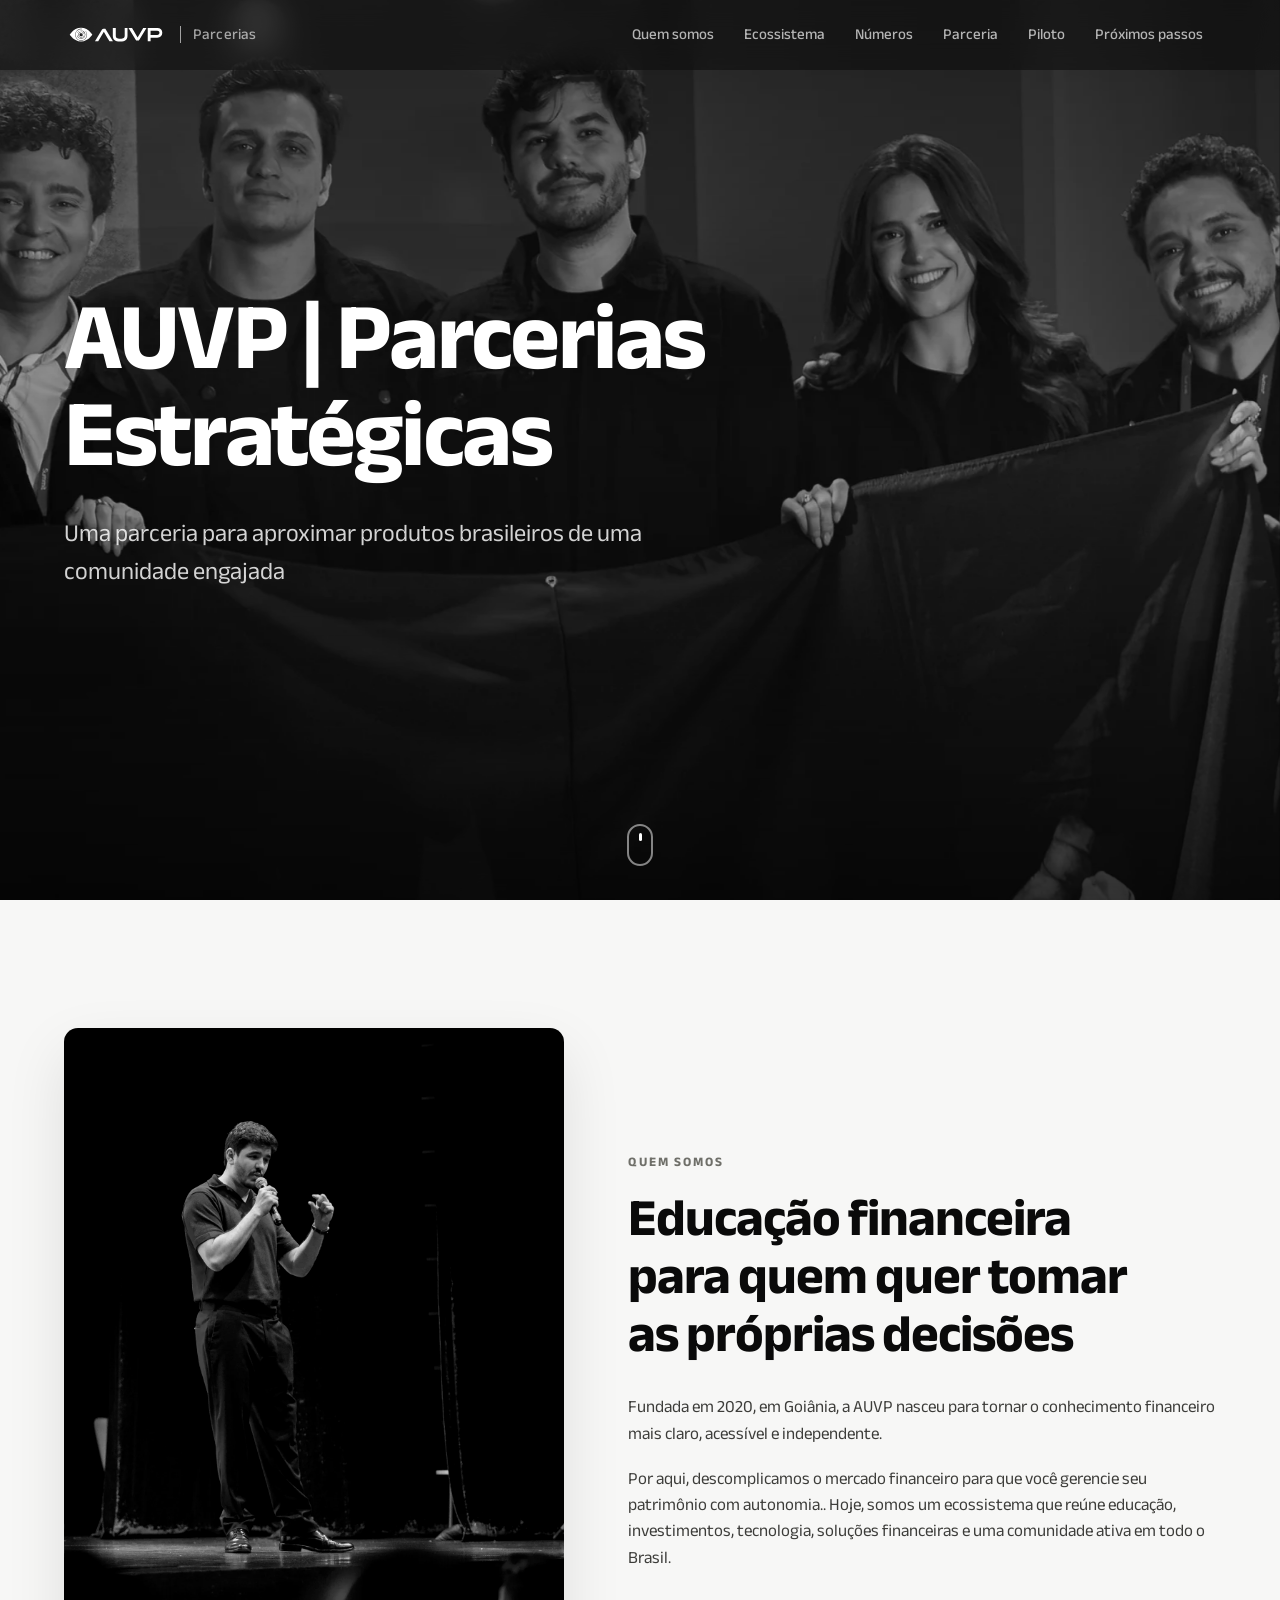
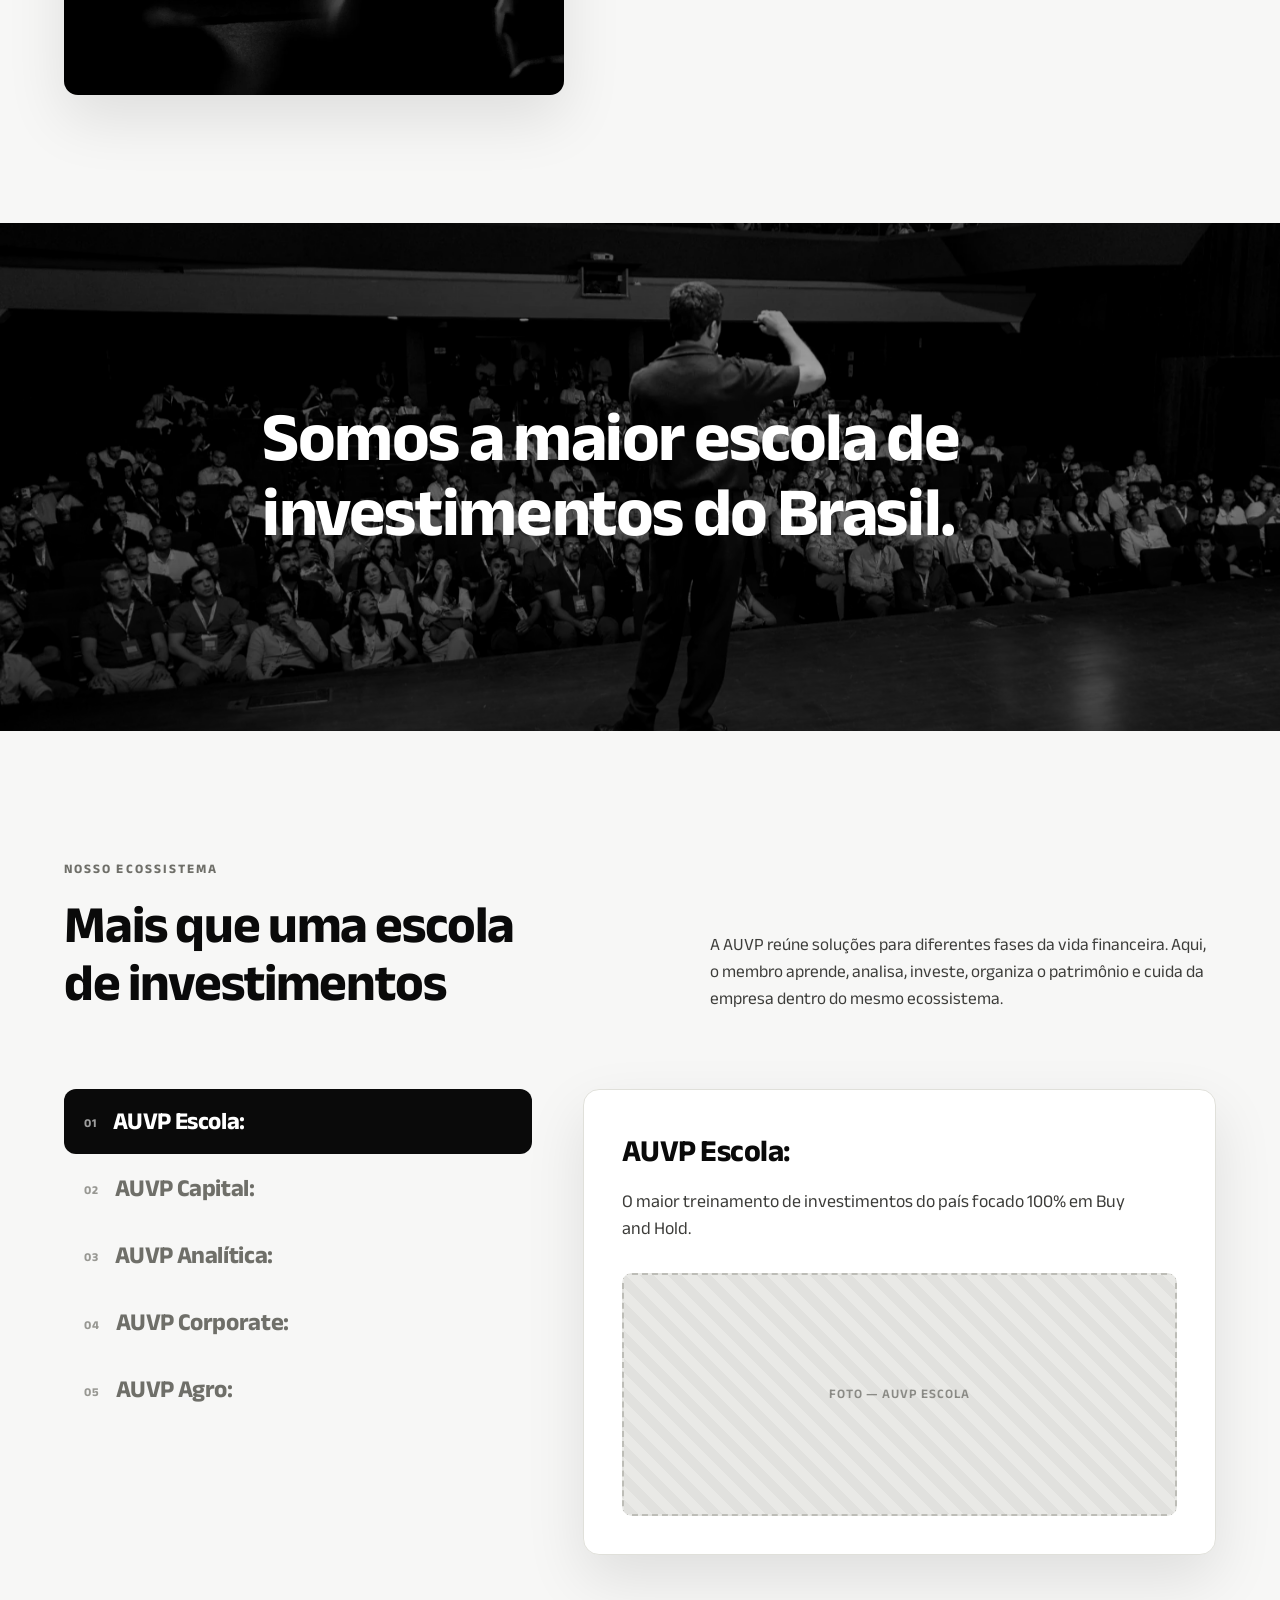
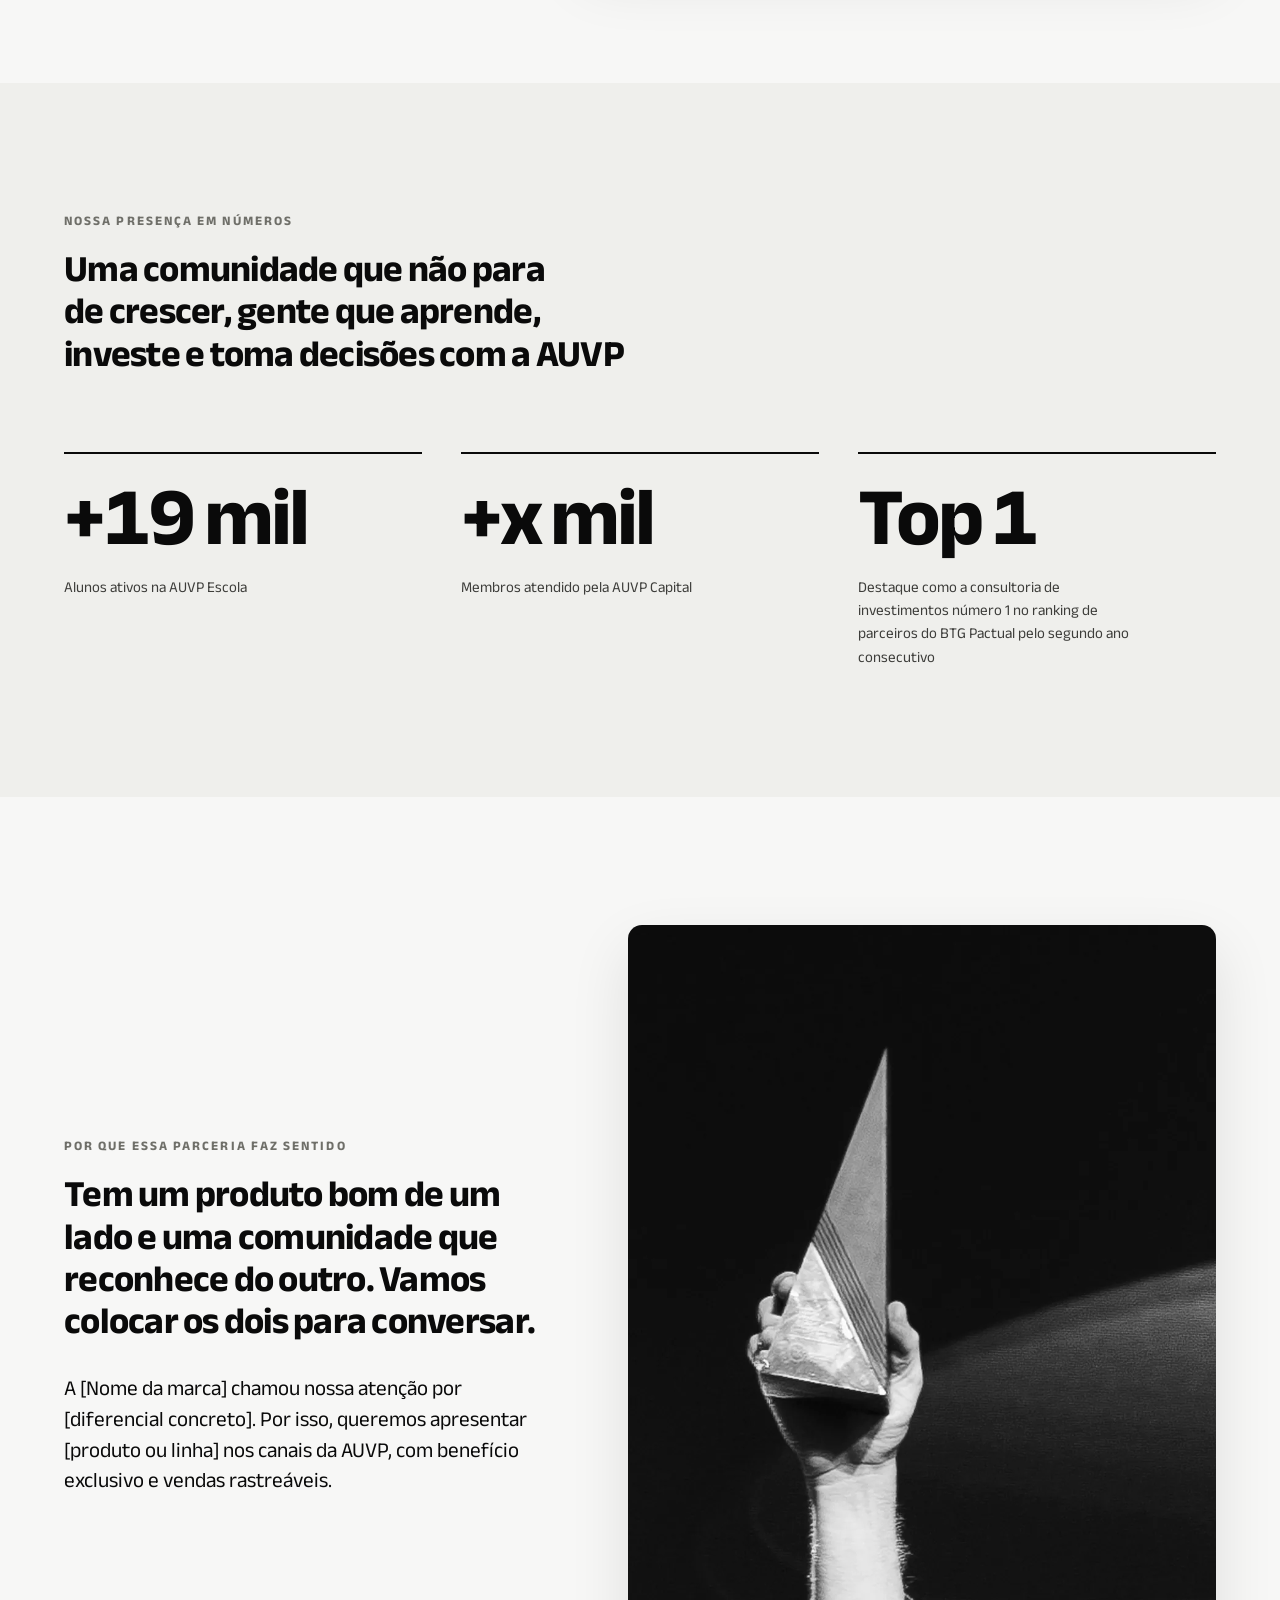
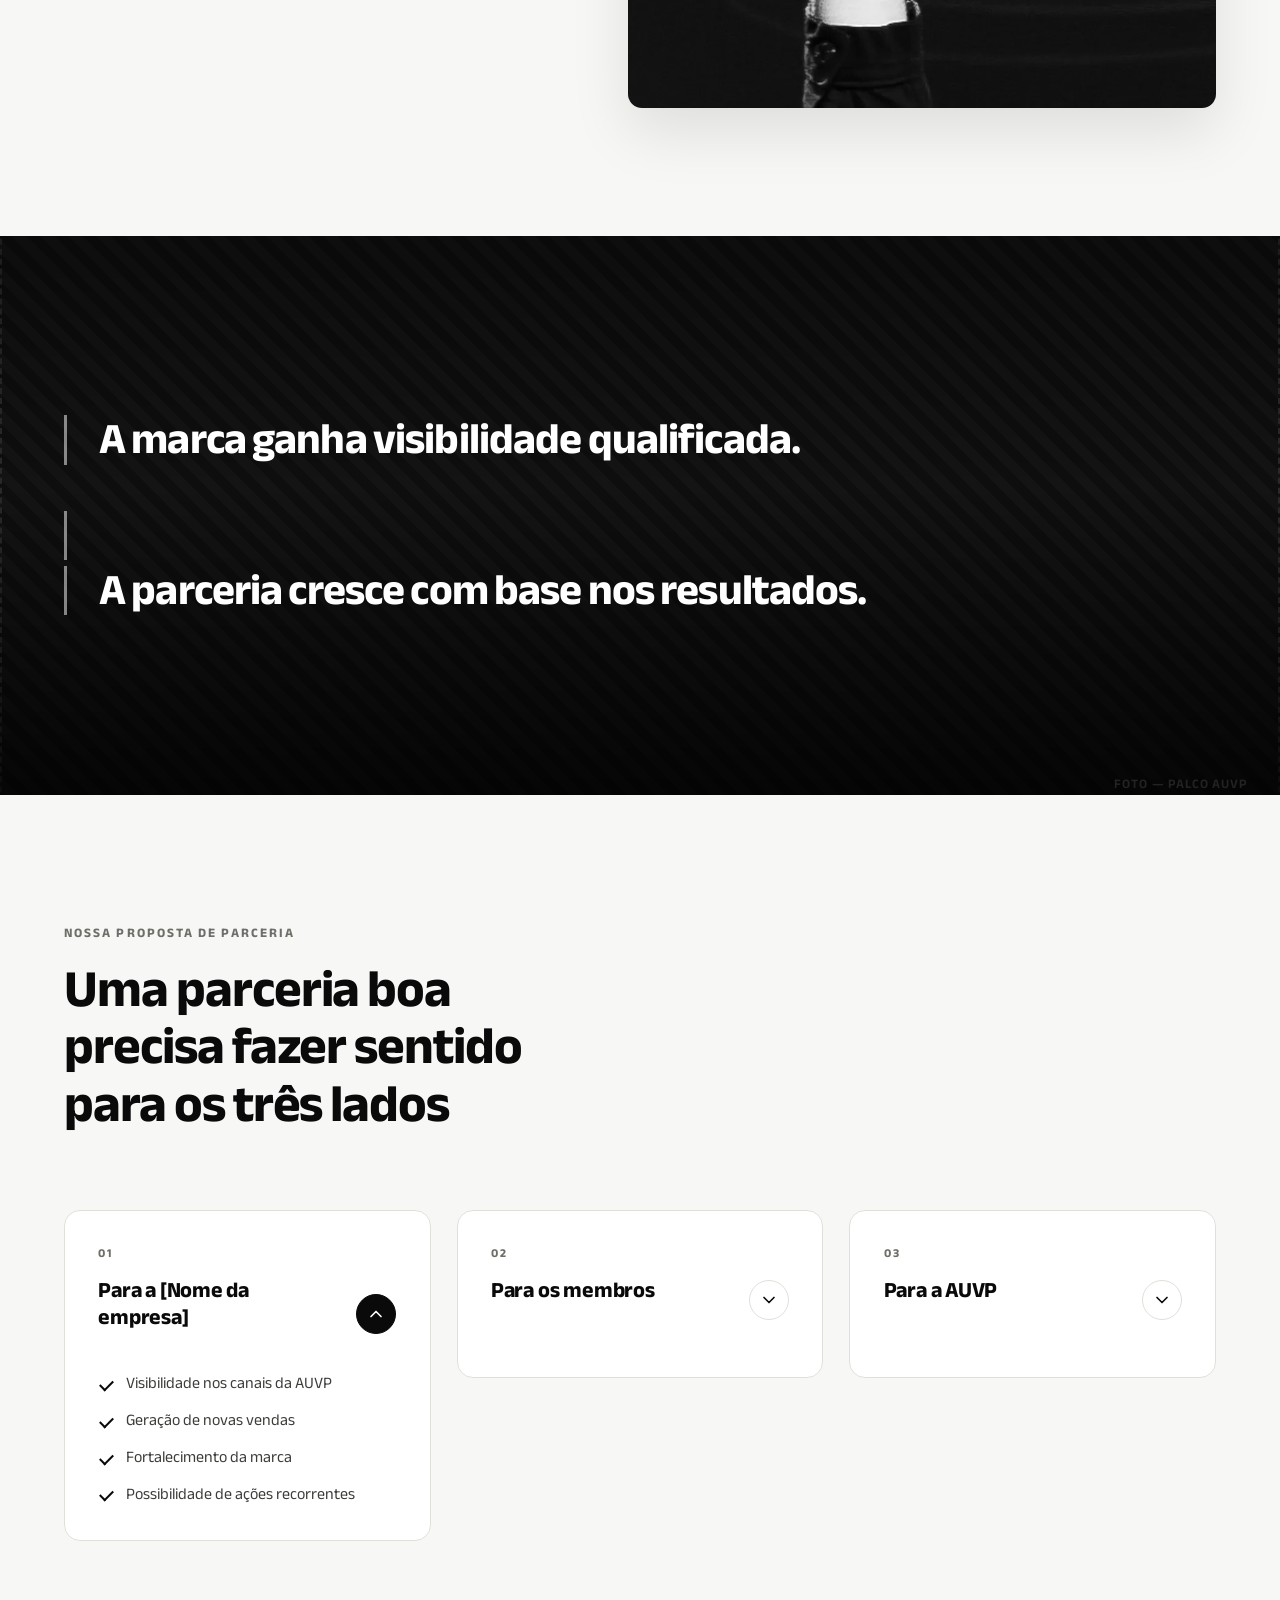
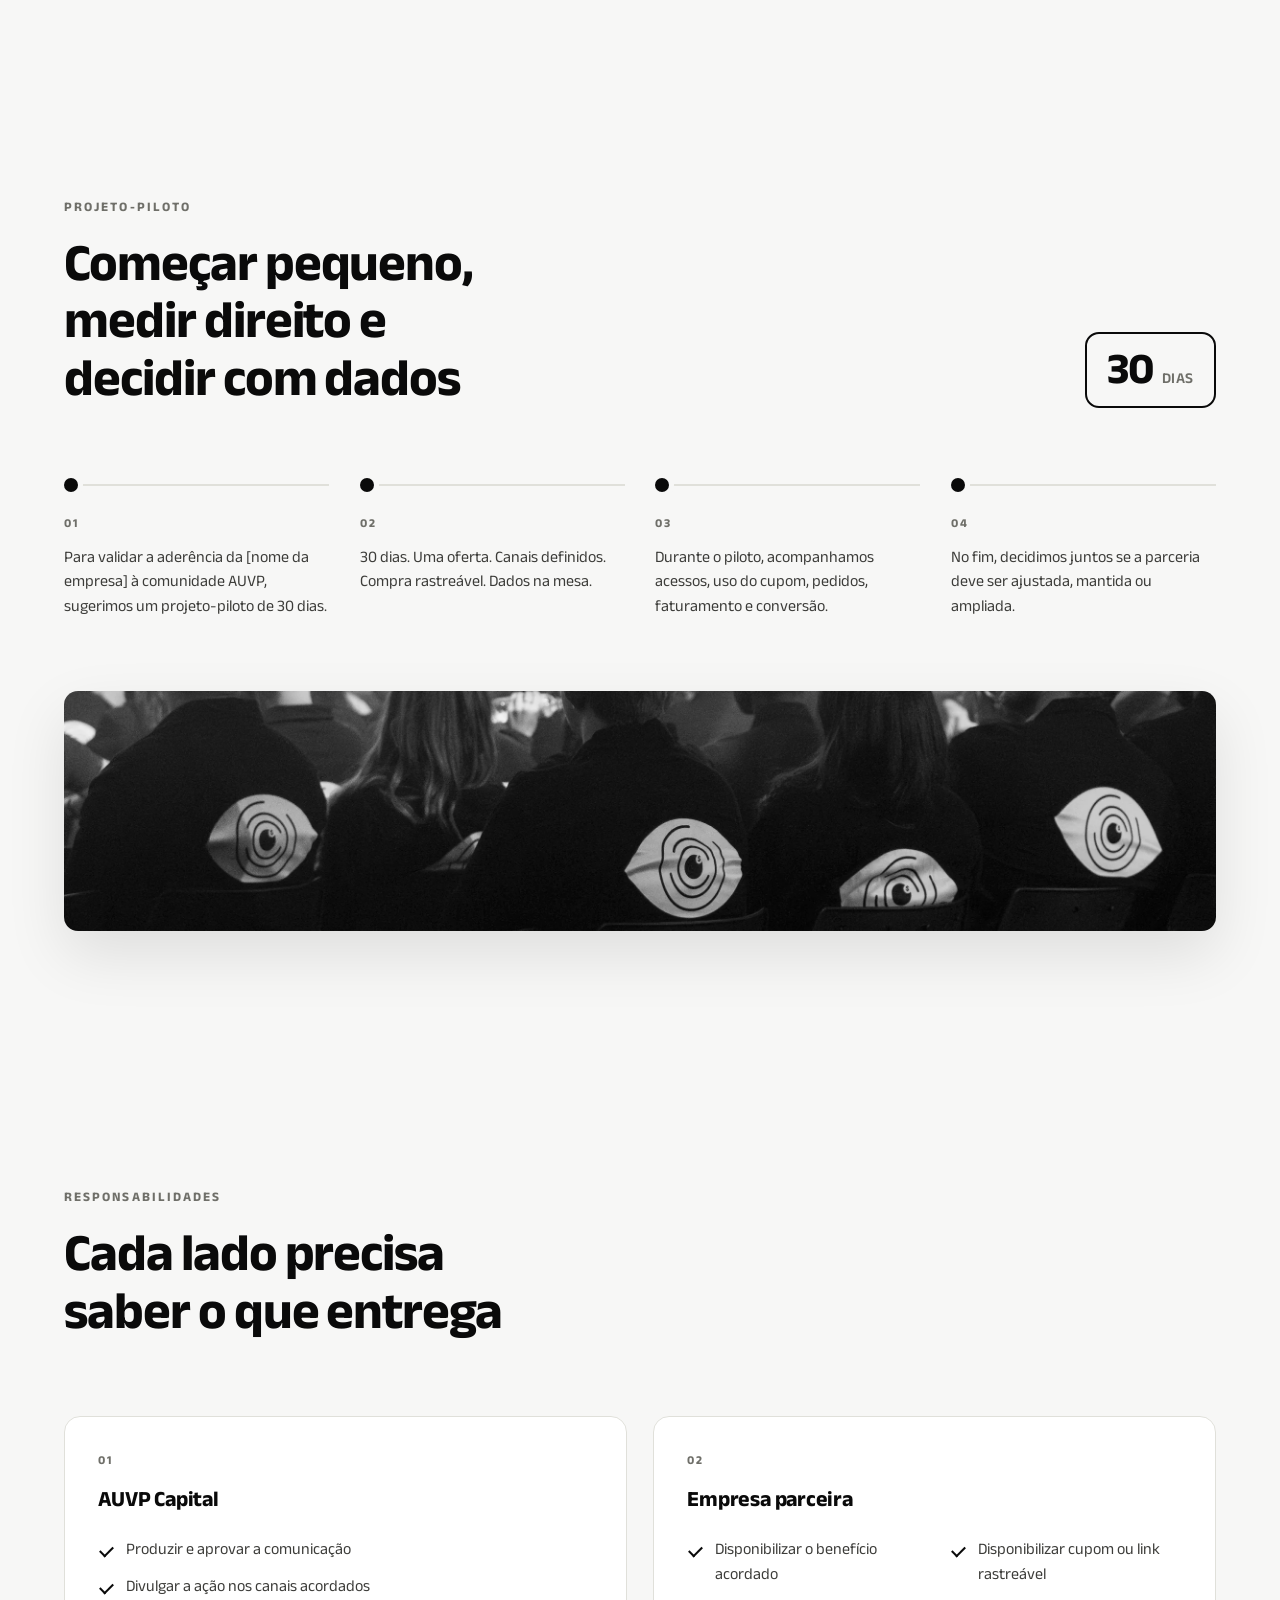
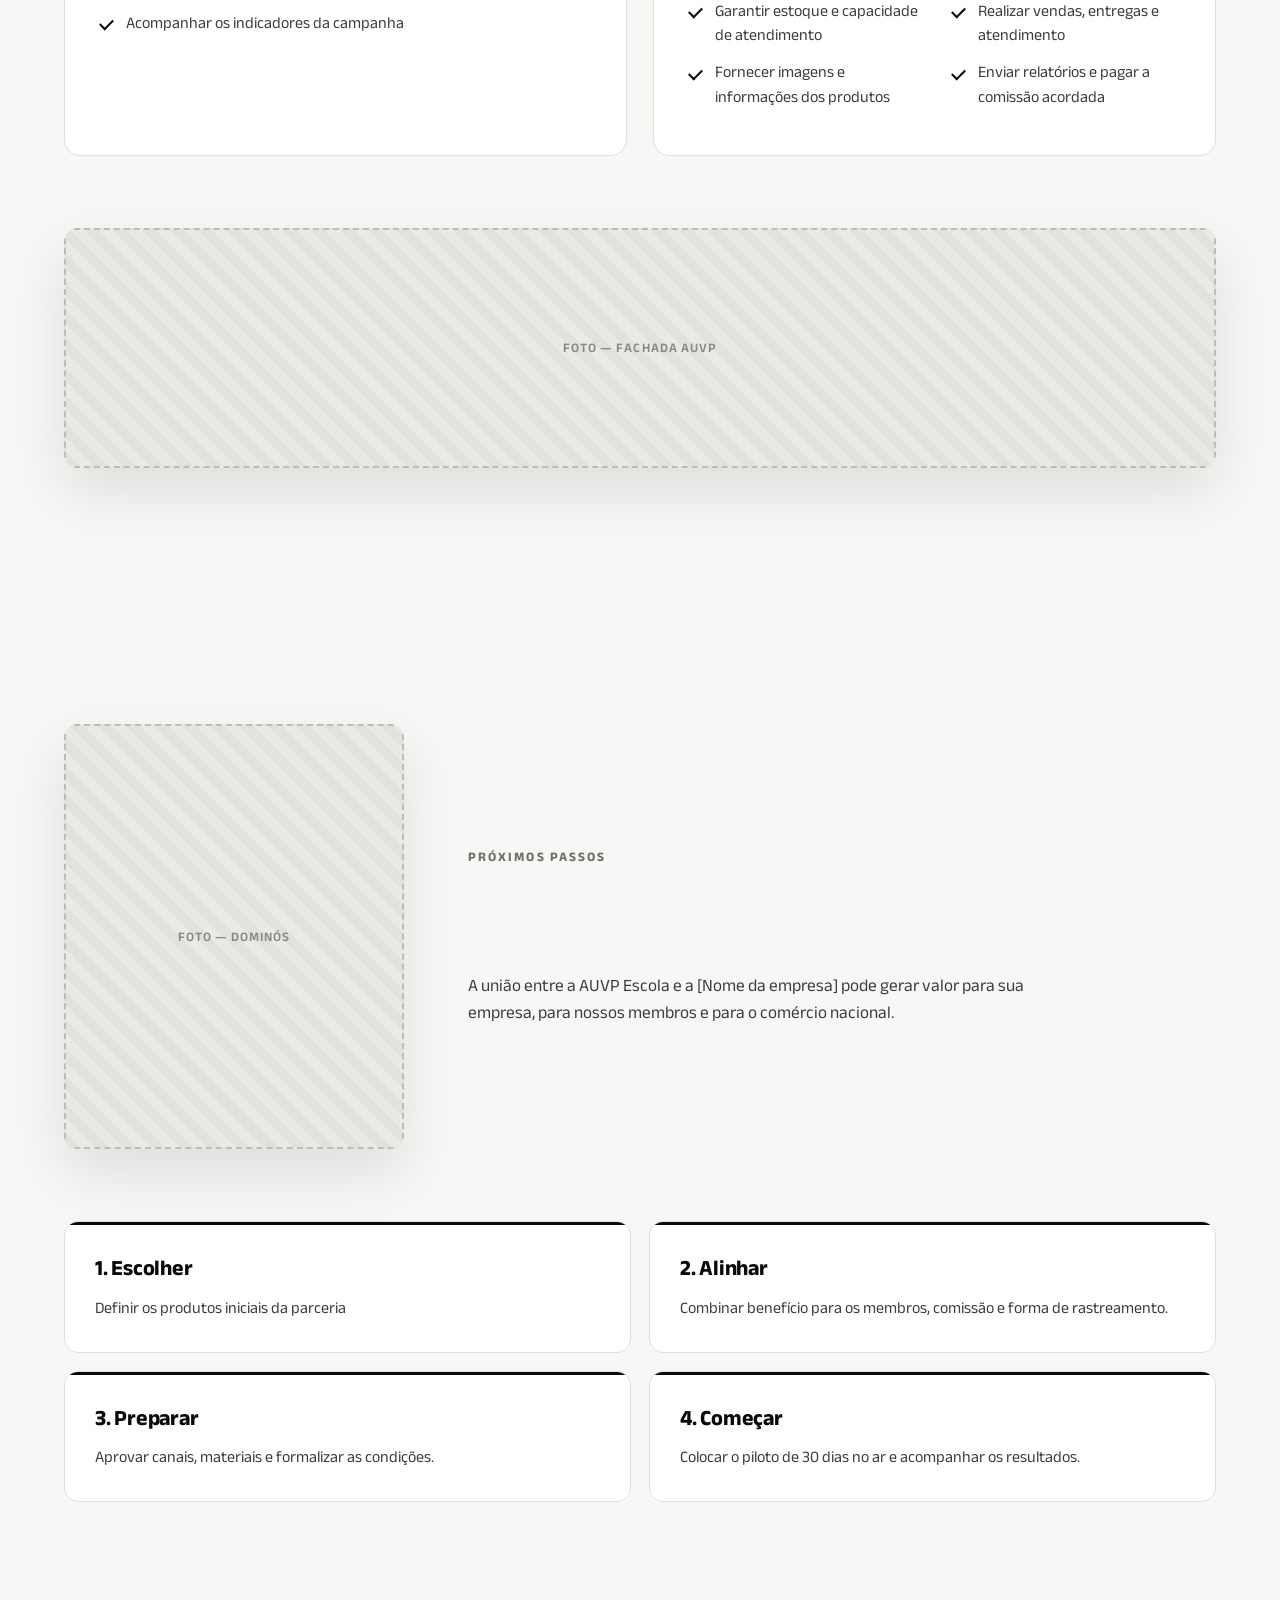
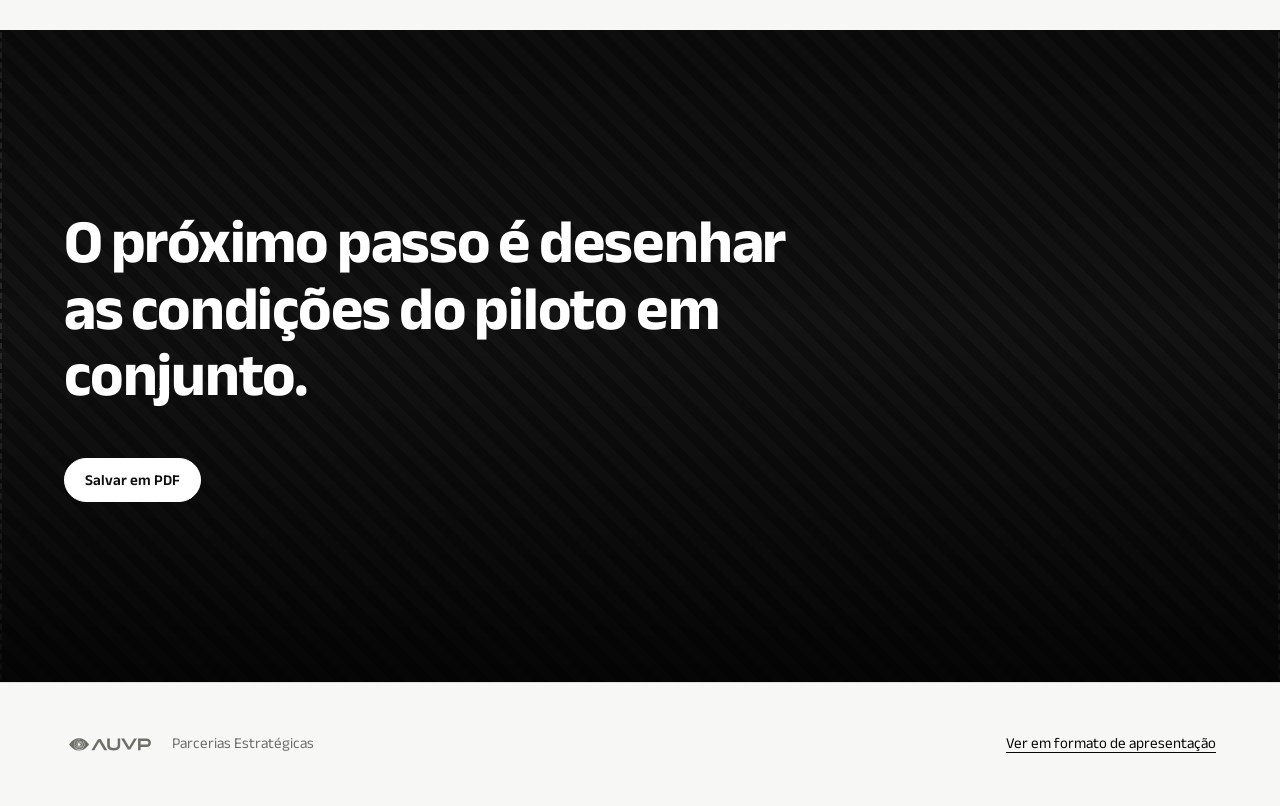
==== commit cf0acce6: "Ajusta imagens, cards da proposta e equilíbrio das listas Imagens - Corrige o carregamento: as fotos" ====
--- a/index.html
+++ b/index.html
@@ -45,7 +45,7 @@
 <!-- ============================ CAPA ============================ -->
 <section class="hero" id="capa">
   <div class="ph ph-bg" data-img="s1-bg" data-label="Foto de capa — time AUVP"
-       data-src="assets/img/galera%20summit.webp" data-parallax="0.18"></div>
+       data-src="assets/img/web/galera-summit.webp" data-parallax="0.18"></div>
   <div class="hero-scrim"></div>
 
   <div class="hero-inner">
@@ -61,7 +61,8 @@
 <!-- ============================ QUEM SOMOS ============================ -->
 <section class="section split" id="quem-somos">
   <div class="split-media">
-    <div class="ph ph-tall reveal" data-img="s2-foto" data-label="Foto — palestra AUVP"></div>
+    <div class="ph ph-tall reveal" data-img="s2-foto" data-label="Foto — palestra AUVP"
+         data-src="assets/img/web/palestrante-raul.webp"></div>
   </div>
 
   <div class="split-body">
@@ -77,7 +78,7 @@
 <!-- ============================ DECLARAÇÃO ============================ -->
 <section class="statement">
   <div class="ph ph-bg ph-low" data-img="s3-bg" data-label="Foto — auditório lotado"
-       data-src="assets/img/palestra-01.webp" data-parallax="0.12"></div>
+       data-src="assets/img/web/palestra-01.webp" data-parallax="0.12"></div>
   <div class="statement-scrim"></div>
   <p class="statement-text reveal">Somos a maior escola de investimentos do Brasil.</p>
 </section>
@@ -135,7 +136,8 @@
           <h3>AUVP Analítica:</h3>
           <p>Plataforma de análise fundamentalista que cruza dados e calcula o preço justo de ações e FIIs para nossos membros investirem com base na realidade e não em achismos.</p>
         </div>
-        <div class="ph eco-media" data-img="eco-analitica" data-label="Foto — AUVP Analítica"></div>
+        <div class="ph eco-media" data-img="eco-analitica" data-label="Foto — AUVP Analítica"
+             data-src="https://media.licdn.com/dms/image/v2/D4D22AQHWHfme4H5scQ/feedshare-shrink_800/B4DZe76hZPGUAk-/0/1751204379664?e=2147483647&amp;v=beta&amp;t=dYYJ5OfO8gJqJHsn3FRDDxLRaCVy9qkKPt0fDHuPwro"></div>
       </div>
 
       <div class="eco-panel" role="tabpanel" id="pan-corporate" aria-labelledby="tab-corporate" hidden>
@@ -152,7 +154,7 @@
           <p>Conhecimento, ferramentas e execução para o produtor rural proteger preços, acompanhar o mercado e tomar decisões com mais controle.</p>
         </div>
         <div class="ph eco-media" data-img="eco-agro" data-label="Foto — AUVP Agro"
-             data-src="assets/img/agro.jpeg"></div>
+             data-src="assets/img/web/agro.webp"></div>
       </div>
     </div>
   </div>
@@ -194,14 +196,14 @@
   </div>
 
   <div class="split-media">
-    <div class="ph ph-tall reveal" data-img="s7-foto" data-label="Imagem — produto / conceito"
-         data-src="assets/img/trofeu%20summit.webp"></div>
+    <div class="ph ph-tall ph-left reveal" data-img="s7-foto" data-label="Imagem — produto / conceito"
+         data-src="assets/img/web/trofeu-summit.webp"></div>
   </div>
 </section>
 
 <!-- ============================ TRÊS GANHOS ============================ -->
 <section class="statement statement-list">
-  <div class="ph ph-bg" data-img="s8-bg" data-label="Foto — palco AUVP"
+  <div class="ph ph-bg ph-top" data-img="s8-bg" data-label="Foto — palco AUVP"
        data-src="https://livecoins.com.br/wp-content/uploads/2026/01/Raul-Sena-Investidor-Sardinha.jpg.webp"
        data-parallax="0.12"></div>
   <div class="statement-scrim"></div>
@@ -221,14 +223,16 @@
     </div>
   </div>
 
-  <div class="accordion">
-    <div class="acc-item is-open reveal">
+  <div class="cards three prop-cards">
+    <article class="card acc-item is-open reveal">
       <div class="acc-head">
-        <span class="acc-n">01</span>
-        <h3 class="acc-title" id="acc-t-1">Para a <span class="field" data-field="empresa" data-ph="Nome da empresa"></span></h3>
-        <button class="acc-toggle" aria-expanded="true" aria-controls="acc-p-1" aria-labelledby="acc-t-1">
-          <svg viewBox="0 0 24 24" aria-hidden="true"><path d="M6 9l6 6 6-6"/></svg>
-        </button>
+        <span class="card-n">01</span>
+        <div class="acc-row">
+          <h3 class="acc-title" id="acc-t-1">Para a <span class="field" data-field="empresa" data-ph="Nome da empresa"></span></h3>
+          <button class="acc-toggle" aria-expanded="true" aria-controls="acc-p-1" aria-labelledby="acc-t-1">
+            <svg viewBox="0 0 24 24" aria-hidden="true"><path d="M6 9l6 6 6-6"/></svg>
+          </button>
+        </div>
       </div>
       <div class="acc-panel" id="acc-p-1">
         <ul class="ticks">
@@ -238,15 +242,17 @@
           <li>Possibilidade de ações recorrentes</li>
         </ul>
       </div>
-    </div>
-
-    <div class="acc-item reveal" data-delay="1">
+    </article>
+
+    <article class="card acc-item reveal" data-delay="2">
       <div class="acc-head">
-        <span class="acc-n">02</span>
-        <h3 class="acc-title" id="acc-t-2">Para os membros</h3>
-        <button class="acc-toggle" aria-expanded="false" aria-controls="acc-p-2" aria-labelledby="acc-t-2">
-          <svg viewBox="0 0 24 24" aria-hidden="true"><path d="M6 9l6 6 6-6"/></svg>
-        </button>
+        <span class="card-n">02</span>
+        <div class="acc-row">
+          <h3 class="acc-title" id="acc-t-2">Para os membros</h3>
+          <button class="acc-toggle" aria-expanded="false" aria-controls="acc-p-2" aria-labelledby="acc-t-2">
+            <svg viewBox="0 0 24 24" aria-hidden="true"><path d="M6 9l6 6 6-6"/></svg>
+          </button>
+        </div>
       </div>
       <div class="acc-panel" id="acc-p-2">
         <ul class="ticks">
@@ -256,15 +262,17 @@
           <li>Curadoria feita pela AUVP</li>
         </ul>
       </div>
-    </div>
-
-    <div class="acc-item reveal" data-delay="2">
+    </article>
+
+    <article class="card acc-item reveal" data-delay="4">
       <div class="acc-head">
-        <span class="acc-n">03</span>
-        <h3 class="acc-title" id="acc-t-3">Para a AUVP</h3>
-        <button class="acc-toggle" aria-expanded="false" aria-controls="acc-p-3" aria-labelledby="acc-t-3">
-          <svg viewBox="0 0 24 24" aria-hidden="true"><path d="M6 9l6 6 6-6"/></svg>
-        </button>
+        <span class="card-n">03</span>
+        <div class="acc-row">
+          <h3 class="acc-title" id="acc-t-3">Para a AUVP</h3>
+          <button class="acc-toggle" aria-expanded="false" aria-controls="acc-p-3" aria-labelledby="acc-t-3">
+            <svg viewBox="0 0 24 24" aria-hidden="true"><path d="M6 9l6 6 6-6"/></svg>
+          </button>
+        </div>
       </div>
       <div class="acc-panel" id="acc-p-3">
         <ul class="ticks">
@@ -273,7 +281,7 @@
           <li>Comissão sobre as vendas originadas pela parceria</li>
         </ul>
       </div>
-    </div>
+    </article>
   </div>
 </section>
 
@@ -308,7 +316,8 @@
     </li>
   </ol>
 
-  <div class="ph ph-strip reveal" data-img="s10-faixa" data-label="Foto — plateia AUVP"></div>
+  <div class="ph ph-strip ph-low reveal" data-img="s10-faixa" data-label="Foto — plateia AUVP"
+       data-src="assets/img/web/olhos-summit.webp"></div>
 </section>
 
 <!-- ============================ RESPONSABILIDADES ============================ -->
@@ -334,7 +343,7 @@
     <article class="card reveal" data-delay="2">
       <span class="card-n">02</span>
       <h3>Empresa parceira</h3>
-      <ul class="ticks ticks-seq">
+      <ul class="ticks ticks-seq ticks-2col">
         <li>Disponibilizar o benefício acordado</li>
         <li>Garantir estoque e capacidade de atendimento</li>
         <li>Fornecer imagens e informações dos produtos</li>
@@ -361,22 +370,18 @@
 
   <ol class="steps">
     <li class="reveal">
-      <span class="step-n">01</span>
       <b>1. Escolher</b>
       <span>Definir os produtos iniciais da parceria</span>
     </li>
     <li class="reveal" data-delay="2">
-      <span class="step-n">02</span>
       <b>2. Alinhar</b>
       <span>Combinar benefício para os membros, comissão e forma de rastreamento.</span>
     </li>
     <li class="reveal" data-delay="4">
-      <span class="step-n">03</span>
       <b>3. Preparar</b>
       <span>Aprovar canais, materiais e formalizar as condições.</span>
     </li>
     <li class="reveal" data-delay="6">
-      <span class="step-n">04</span>
       <b>4. Começar</b>
       <span>Colocar o piloto de 30 dias no ar e acompanhar os resultados.</span>
     </li>
--- a/assets/site.css
+++ b/assets/site.css
@@ -279,6 +279,9 @@
 .ph-tools{display:none!important}
 /* recorte mais baixo, para centralizar quem está em cena */
 .ph-low{background-position:center 58%}
+.ph-top{background-position:center 22%}   /* mostra o alto do quadro: rostos inteiros */
+.ph-left{background-position:40% 50%}     /* o assunto está à esquerda do centro na foto */
+.ph-strip.ph-low{background-position:center 74%}
 
 .ph-tall{
   aspect-ratio:3/4;
@@ -483,6 +486,13 @@
   font-size:clamp(16px,1.2vw,18px);
 }
 .ticks li+li{margin-top:12px}
+/* a lista maior corre em duas colunas: os dois cartões ficam com a mesma
+   altura e a diferença de quantidade entre os lados deixa de saltar aos olhos */
+.ticks-2col{columns:2;column-gap:clamp(20px,2.4vw,36px)}
+.ticks-2col li{break-inside:avoid}
+.ticks-2col li+li{margin-top:0}
+.ticks-2col li{margin-bottom:12px}
+
 .ticks-seq li{opacity:0;transform:translateX(-.5em)}
 .card.is-in .ticks-seq li{
   opacity:1;transform:none;
@@ -498,43 +508,35 @@
   transform:rotate(-45deg);
 }
 
-/* ============================ ACORDEÃO ============================ */
-.accordion{
-  border-top:1px solid var(--line);
-  max-width:1000px;
-}
-.acc-item{border-bottom:1px solid var(--line)}
-.acc-head{
-  position:relative;
-  display:flex;align-items:center;gap:clamp(14px,1.8vw,24px);
-  padding:clamp(20px,2.4vw,30px) 0;
-  cursor:pointer;
-}
-.acc-n{
-  font-size:12px;font-weight:700;letter-spacing:.16em;
-  color:var(--muted);
-  flex:none;
-  padding-top:.25em;
+/* ================= PROPOSTA: cards paralelos com dropdown ================ */
+.prop-cards{align-items:start}
+.prop-cards .card{cursor:default}
+.prop-cards .card:hover{transform:none;box-shadow:none}
+
+.acc-head{cursor:pointer}
+.acc-row{
+  display:flex;align-items:center;gap:14px;
+  justify-content:space-between;
 }
 .acc-title{
   flex:1;
-  font-size:clamp(20px,2.3vw,30px);
-  font-weight:700;letter-spacing:-.015em;
-  line-height:1.2;
+  font-size:clamp(19px,1.7vw,24px);
+  font-weight:700;letter-spacing:-.01em;
+  line-height:1.25;
 }
 .acc-toggle{
   flex:none;
-  width:44px;height:44px;
+  width:40px;height:40px;
   display:grid;place-items:center;
   border:1px solid var(--line);
   border-radius:999px;
   background:transparent;
   color:inherit;
   cursor:pointer;
-  transition:background-color .2s ease,border-color .2s ease;
+  transition:background-color .2s ease,border-color .2s ease,color .2s ease;
 }
 .acc-toggle svg{
-  width:22px;height:22px;
+  width:20px;height:20px;
   fill:none;stroke:currentColor;stroke-width:2;stroke-linecap:round;stroke-linejoin:round;
   transition:transform .35s var(--ease);
 }
@@ -551,7 +553,7 @@
 .acc-item.is-open .acc-panel{grid-template-rows:1fr}
 .acc-panel>*{overflow:hidden;min-height:0}
 .acc-panel .ticks{
-  padding:0 0 clamp(22px,2.6vw,32px) clamp(34px,4vw,58px);
+  padding-top:20px;
   opacity:0;
   transform:translateY(-6px);
   transition:opacity .3s ease,transform .35s var(--ease);
@@ -640,12 +642,6 @@
   transform:none;
   transition:transform .8s var(--ease);
   transition-delay:calc(var(--d,0) * 90ms + 120ms);
-}
-.step-n{
-  display:block;
-  font-size:12px;font-weight:700;letter-spacing:.16em;
-  color:var(--muted);
-  margin-bottom:14px;
 }
 .steps b{
   display:block;
@@ -717,6 +713,7 @@
   .eco-tab{width:auto;white-space:nowrap;font-size:17px;padding:12px 16px;border:1px solid var(--line)}
   .eco-tab i{display:none}
   .cards.three,.timeline{grid-template-columns:repeat(2,minmax(0,1fr))}
+  .ticks-2col{columns:1}
 }
 
 @media (max-width:820px){
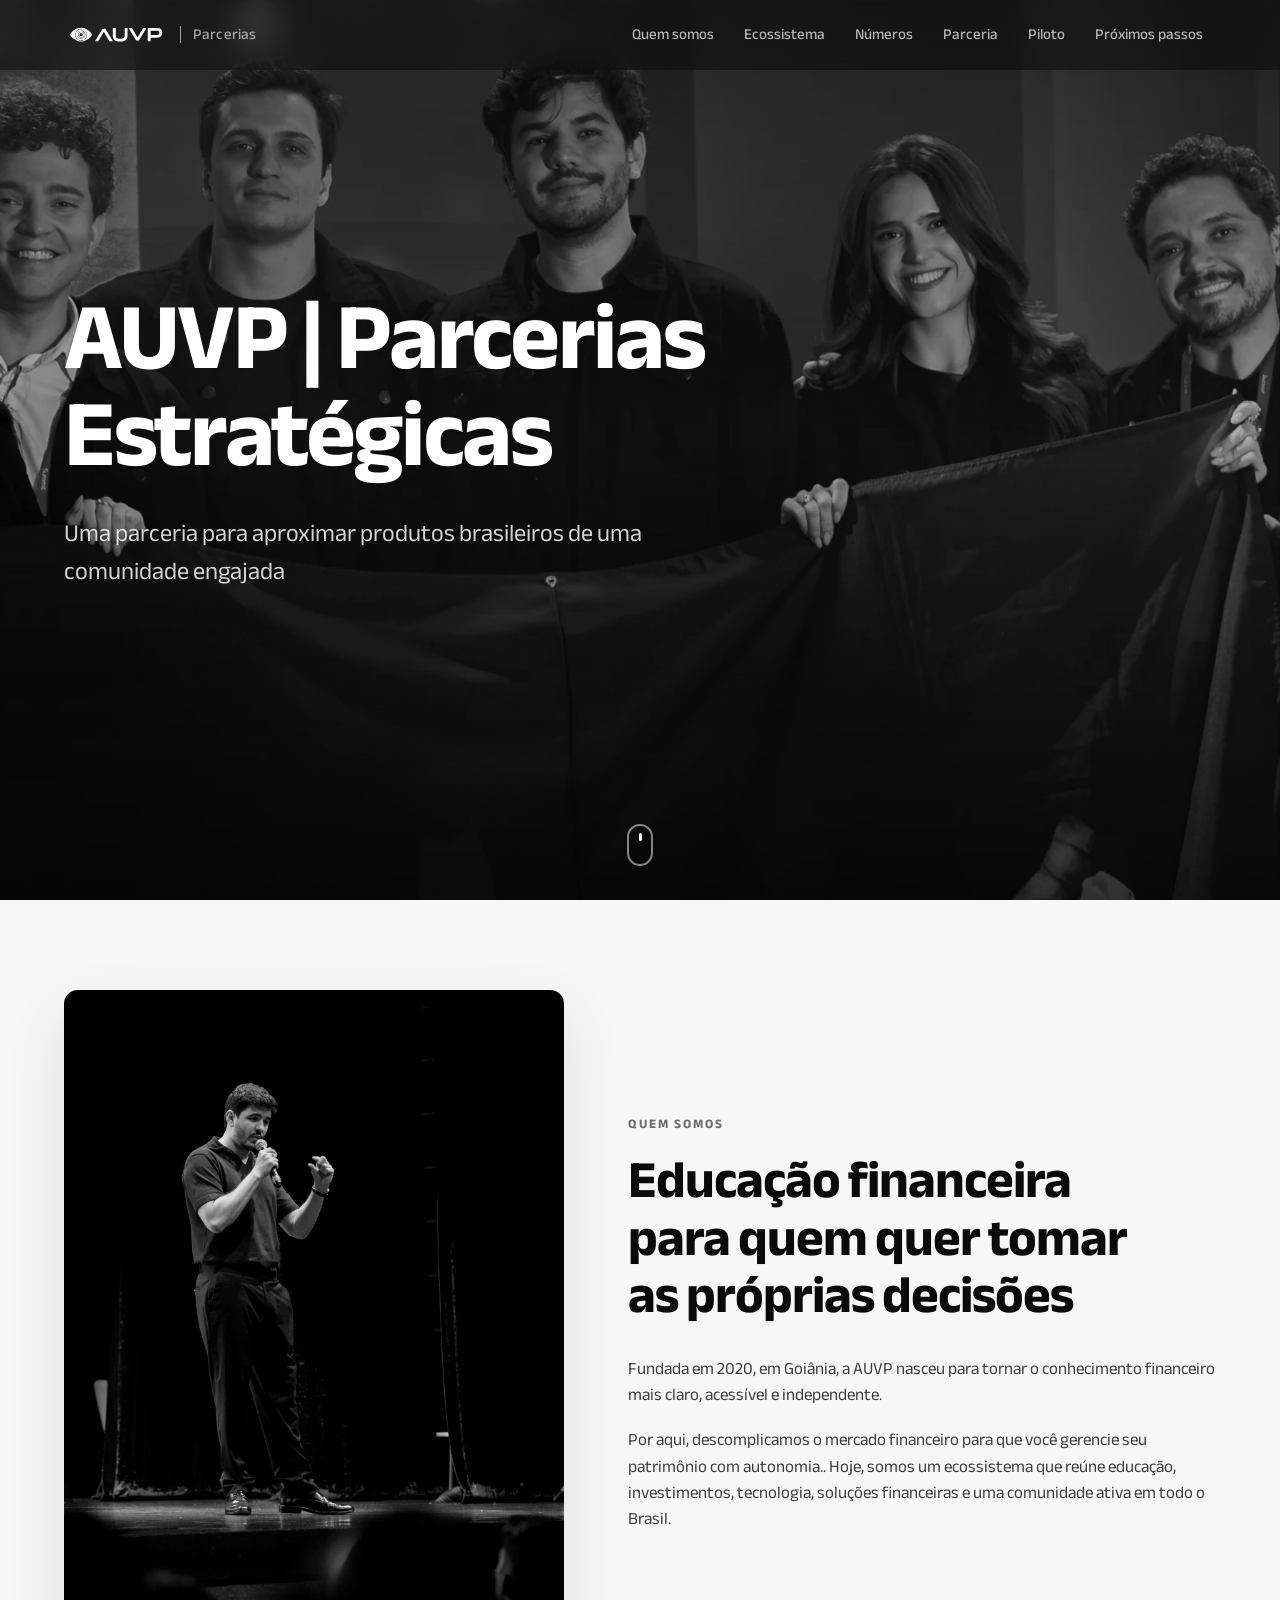
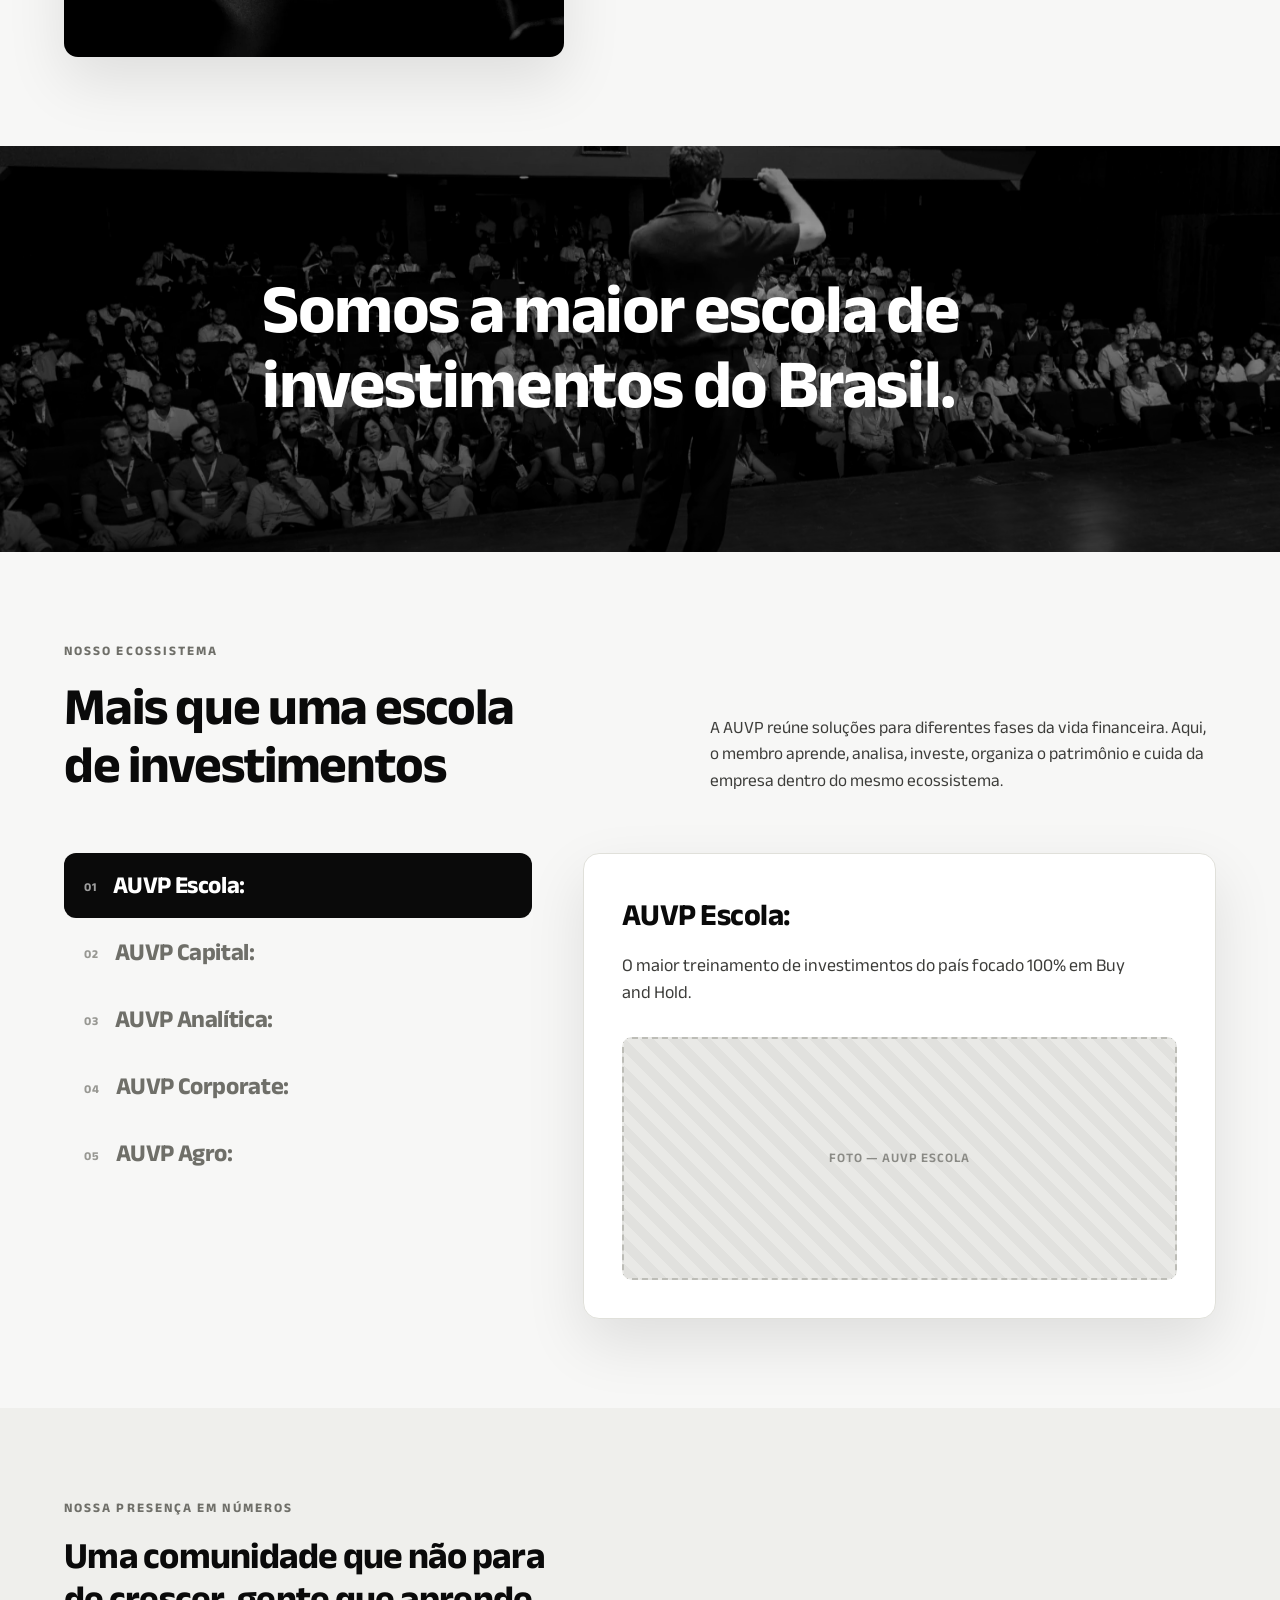
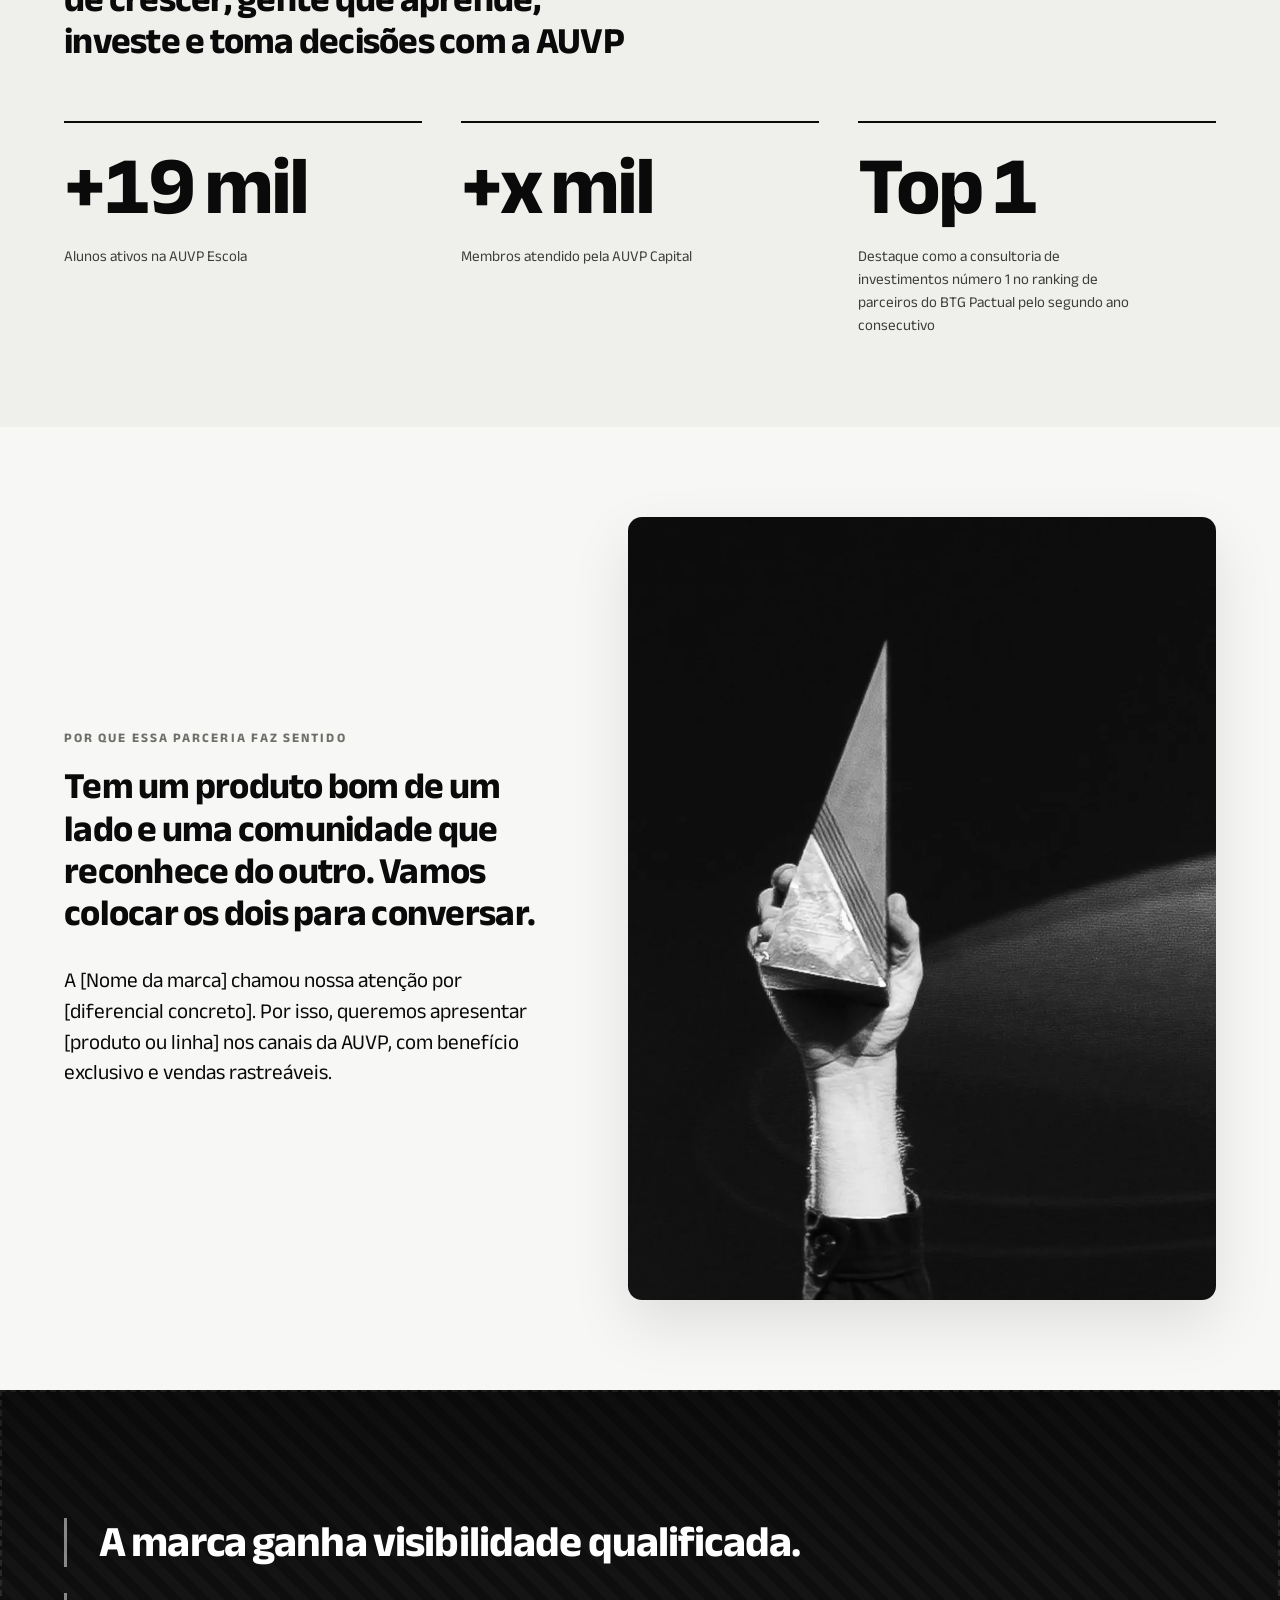
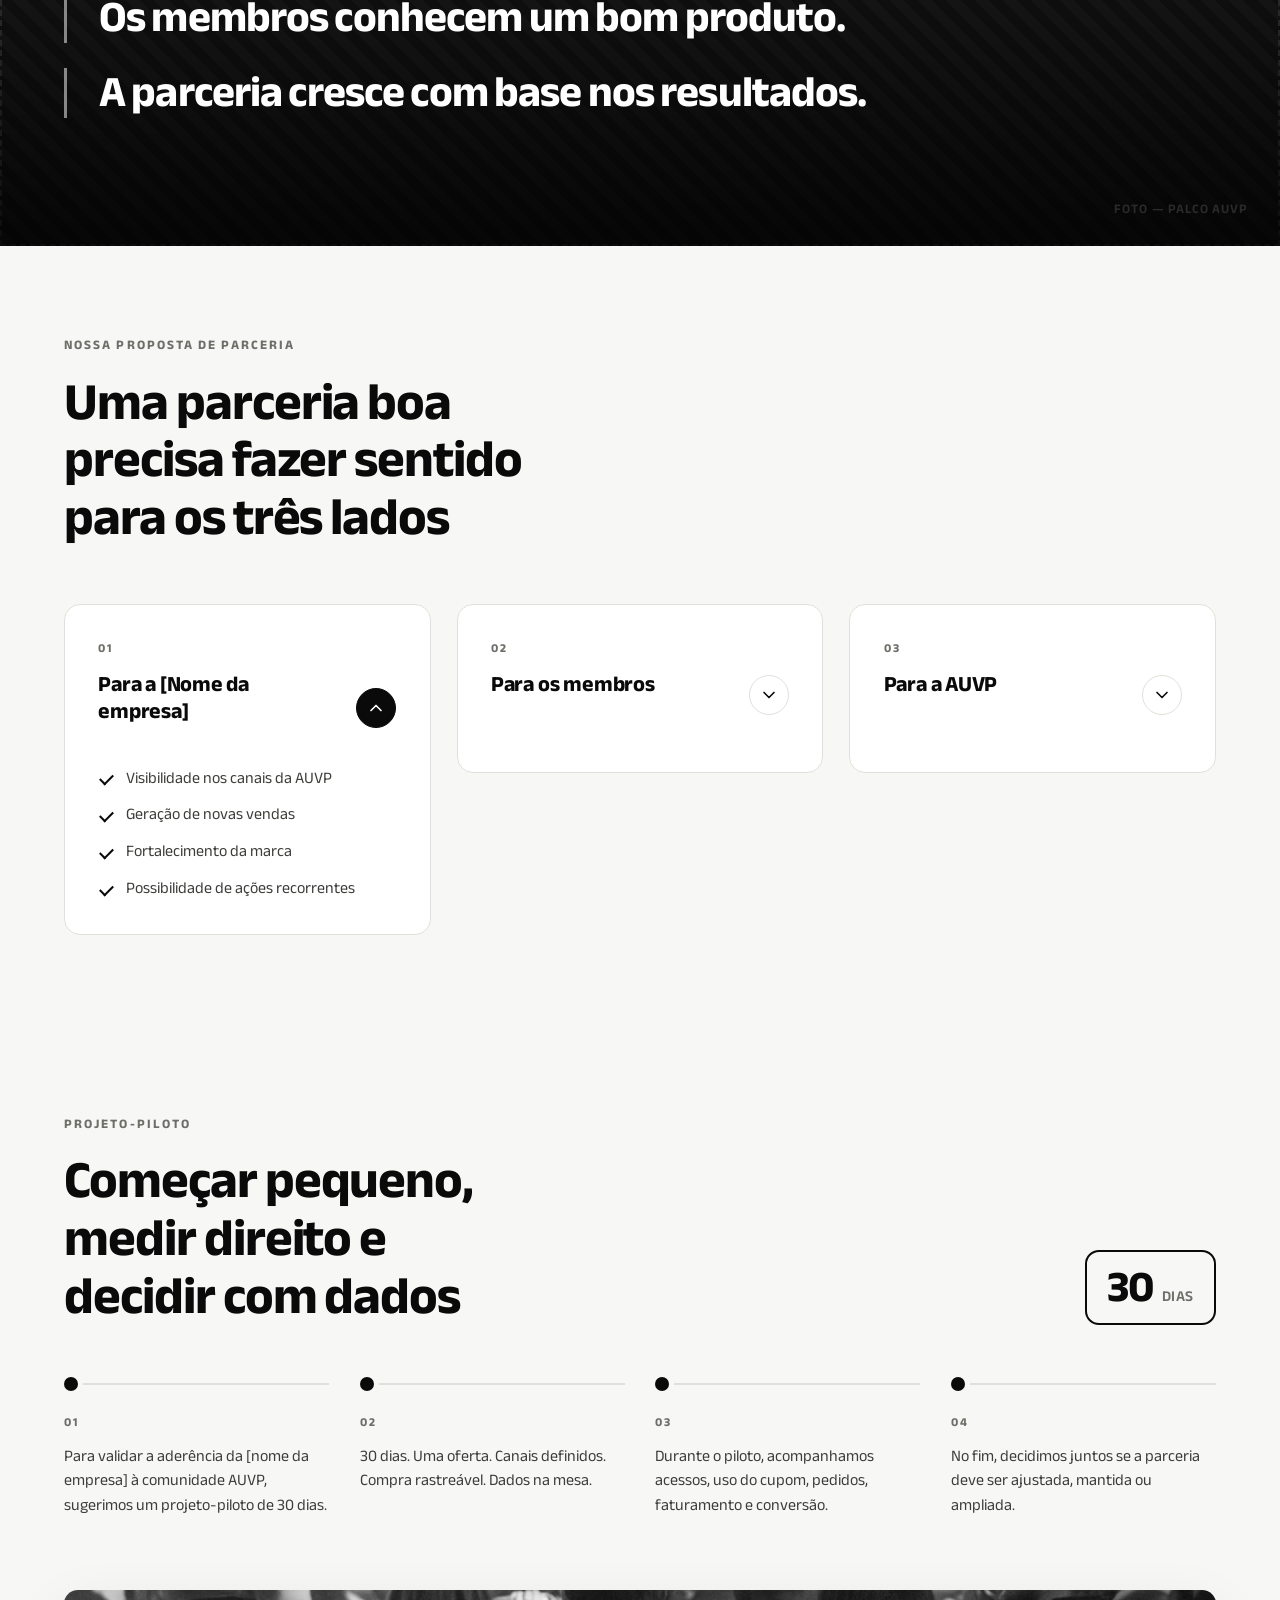
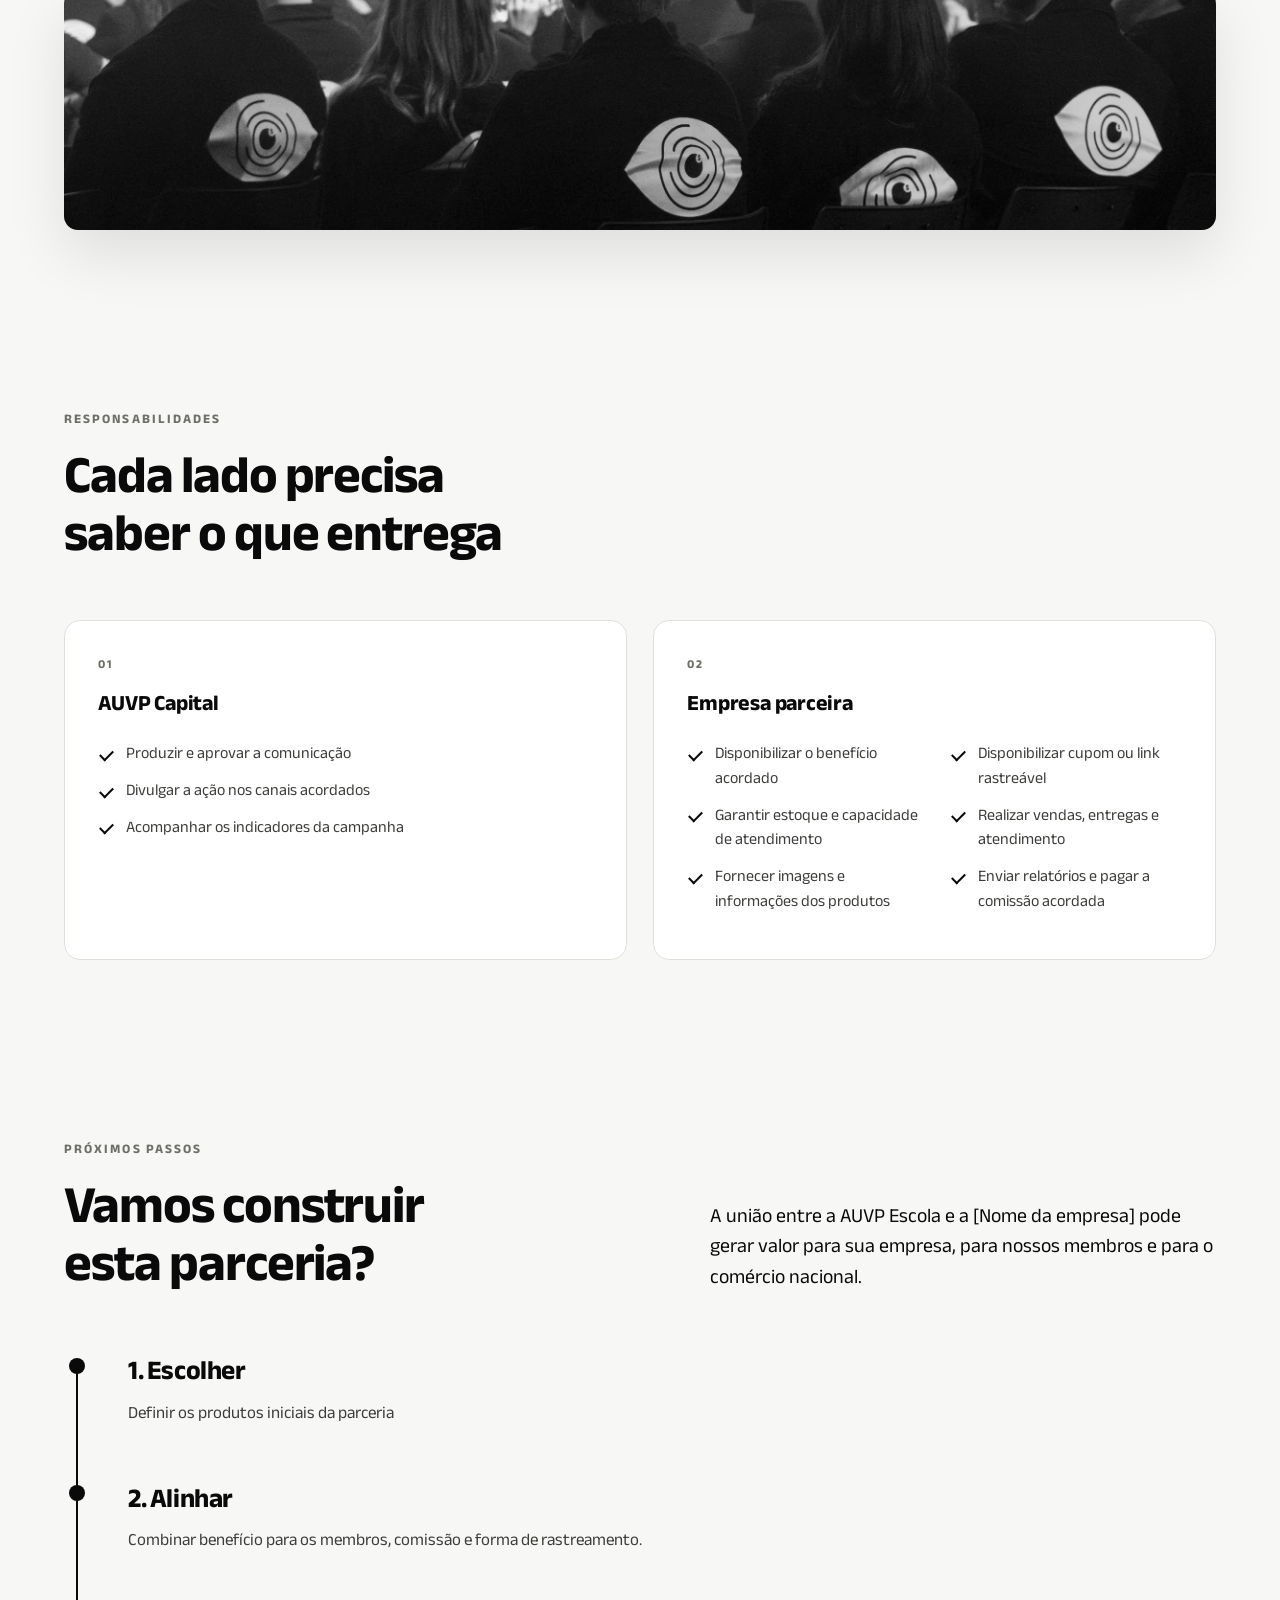
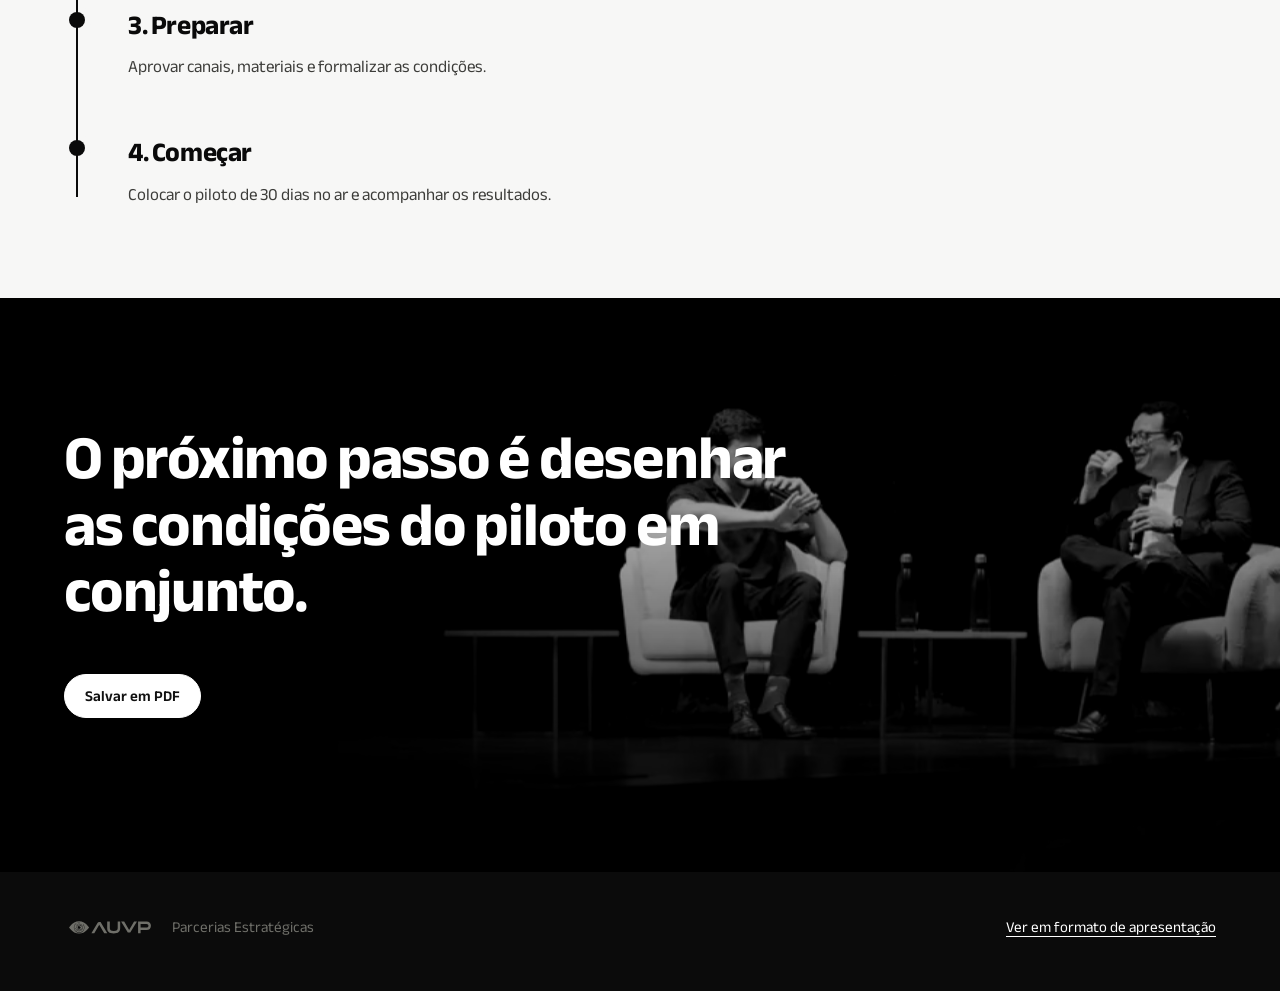
==== commit 060b43ca: "Ajusta enquadramentos, ritmo das dobras e etapas em linha do tempo - A marca ganha visibilidade qual" ====
--- a/index.html
+++ b/index.html
@@ -204,8 +204,7 @@
 <!-- ============================ TRÊS GANHOS ============================ -->
 <section class="statement statement-list">
   <div class="ph ph-bg ph-top" data-img="s8-bg" data-label="Foto — palco AUVP"
-       data-src="https://livecoins.com.br/wp-content/uploads/2026/01/Raul-Sena-Investidor-Sardinha.jpg.webp"
-       data-parallax="0.12"></div>
+       data-src="https://livecoins.com.br/wp-content/uploads/2026/01/Raul-Sena-Investidor-Sardinha.jpg.webp"></div>
   <div class="statement-scrim"></div>
   <ul class="gains">
     <li class="reveal">A marca ganha visibilidade qualificada.</li>
@@ -353,35 +352,32 @@
       </ul>
     </article>
   </div>
-
-  <div class="ph ph-strip reveal" data-img="s13-foto" data-label="Foto — fachada AUVP"></div>
 </section>
 
 <!-- ============================ PRÓXIMOS PASSOS ============================ -->
 <section class="section" id="proximos-passos">
-  <div class="split-narrow">
-    <div class="ph ph-tall ph-sm reveal" data-img="s11-foto" data-label="Foto — dominós"></div>
+  <div class="section-head">
     <div>
       <p class="kicker reveal">Próximos passos</p>
       <h2 class="h2 reveal">Vamos construir esta parceria?</h2>
-      <p class="lead reveal" data-delay="2">A união entre a AUVP Escola e a <span class="field" data-field="empresa" data-ph="Nome da empresa"></span> pode gerar valor para sua empresa, para nossos membros e para o comércio nacional.</p>
-    </div>
-  </div>
-
-  <ol class="steps">
-    <li class="reveal">
+    </div>
+    <p class="lead lead-lg reveal" data-delay="2">A união entre a AUVP Escola e a <span class="field" data-field="empresa" data-ph="Nome da empresa"></span> pode gerar valor para sua empresa, para nossos membros e para o comércio nacional.</p>
+  </div>
+
+  <ol class="vsteps reveal">
+    <li>
       <b>1. Escolher</b>
       <span>Definir os produtos iniciais da parceria</span>
     </li>
-    <li class="reveal" data-delay="2">
+    <li>
       <b>2. Alinhar</b>
       <span>Combinar benefício para os membros, comissão e forma de rastreamento.</span>
     </li>
-    <li class="reveal" data-delay="4">
+    <li>
       <b>3. Preparar</b>
       <span>Aprovar canais, materiais e formalizar as condições.</span>
     </li>
-    <li class="reveal" data-delay="6">
+    <li>
       <b>4. Começar</b>
       <span>Colocar o piloto de 30 dias no ar e acompanhar os resultados.</span>
     </li>
@@ -390,7 +386,8 @@
 
 <!-- ============================ FECHAMENTO ============================ -->
 <section class="closing" id="fechamento">
-  <div class="ph ph-bg" data-img="s12-bg" data-label="Foto — bastidores AUVP" data-parallax="0.12"></div>
+  <div class="ph ph-bg" data-img="s12-bg" data-label="Foto — bastidores AUVP"
+       data-src="assets/img/web/palestras.webp" data-parallax="0.08"></div>
   <div class="statement-scrim"></div>
   <div class="closing-inner">
     <p class="closing-text reveal">O próximo passo é desenhar as condições do piloto em conjunto.</p>
--- a/assets/site.css
+++ b/assets/site.css
@@ -15,7 +15,7 @@
   --shadow:0 24px 60px rgba(0,0,0,.10);
   --gutter:clamp(20px,5vw,84px);
   --maxw:1320px;
-  --sec-y:clamp(72px,10vw,150px);
+  --sec-y:clamp(54px,7vw,108px);
   --ease:cubic-bezier(.22,.68,.28,1);
 }
 
@@ -175,7 +175,7 @@
   grid-template-columns:minmax(0,1.15fr) minmax(0,1fr);
   gap:clamp(24px,5vw,72px);
   align-items:end;
-  margin-bottom:clamp(40px,6vw,76px);
+  margin-bottom:clamp(32px,4.5vw,60px);
 }
 
 .kicker{
@@ -279,7 +279,13 @@
 .ph-tools{display:none!important}
 /* recorte mais baixo, para centralizar quem está em cena */
 .ph-low{background-position:center 58%}
-.ph-top{background-position:center 22%}   /* mostra o alto do quadro: rostos inteiros */
+/* alinhada ao topo e sem transbordo de parallax: garante o rosto inteiro,
+   independentemente da proporção da foto */
+.statement .ph-top{
+  inset:0;
+  height:100%;
+  background-position:center top;
+}
 .ph-left{background-position:40% 50%}     /* o assunto está à esquerda do centro na foto */
 .ph-strip.ph-low{background-position:center 74%}
 
@@ -306,7 +312,7 @@
 /* ============================ DECLARAÇÕES ============================ */
 .statement,.closing{
   position:relative;
-  padding:clamp(90px,14vw,190px) var(--gutter);
+  padding:clamp(72px,10vw,140px) var(--gutter);
   background:var(--dark);
   color:#fff;
   overflow:hidden;
@@ -337,6 +343,10 @@
   border-left:3px solid rgba(255,255,255,.5);
 }
 
+.closing{padding-bottom:clamp(84px,12vw,170px)}
+.closing .statement-scrim{
+  background:linear-gradient(180deg,rgba(0,0,0,.55) 0%,rgba(0,0,0,.34) 40%,rgba(0,0,0,.92) 100%);
+}
 .closing-inner{max-width:var(--maxw);margin:0 auto;position:relative}
 .closing-text{
   font-size:clamp(28px,4.8vw,66px);
@@ -615,46 +625,86 @@
 }
 .timeline p{font-size:clamp(16px,1.25vw,19px);color:var(--ink-2)}
 
-/* ============================ PASSOS ============================ */
-.steps{
-  display:grid;
-  grid-template-columns:repeat(2,minmax(0,1fr));
-  gap:clamp(10px,1.6vw,18px);
-}
-.steps li{
-  position:relative;
-  border:1px solid var(--line);
-  border-radius:14px;
-  background:#fff;
-  padding:clamp(22px,2.4vw,30px);
-  overflow:hidden;
-  transition:border-color .25s ease,transform .25s var(--ease),box-shadow .25s ease;
-}
-.steps li:hover{border-color:#c9c9c2;transform:translateY(-3px);box-shadow:var(--shadow)}
-/* traço que corre na borda de cima quando o passo entra na tela */
-.steps li::before{
+/* ==================== PASSOS: linha do tempo vertical ==================== */
+.lead-lg{font-size:clamp(18px,1.55vw,23px);color:var(--ink)}
+
+.vsteps{
+  position:relative;
+  max-width:940px;
+  opacity:1!important;
+  transform:none!important;
+  --rail:clamp(46px,5vw,76px);
+  --dur:1.5s;
+}
+/* trilho e linha que desce */
+.vsteps::before,.vsteps::after{
   content:"";
-  position:absolute;left:0;right:0;top:0;height:3px;
+  position:absolute;
+  left:12px;top:.6em;bottom:.6em;
+  width:2px;
+}
+.vsteps::before{background:var(--line)}
+.vsteps::after{
   background:var(--ink);
-  transform:scaleX(0);transform-origin:left;
-}
-.steps li.is-in::before{
-  transform:none;
-  transition:transform .8s var(--ease);
-  transition-delay:calc(var(--d,0) * 90ms + 120ms);
-}
-.steps b{
+  transform:scaleY(0);
+  transform-origin:top;
+}
+.vsteps.is-in::after{
+  transform:scaleY(1);
+  transition:transform var(--dur) cubic-bezier(.35,.05,.2,1);
+}
+
+.vsteps li{
+  position:relative;
+  padding-left:var(--rail);
+  padding-bottom:clamp(30px,4vw,54px);
+}
+.vsteps li:last-child{padding-bottom:0}
+
+/* o ponto acende quando a linha passa por ele */
+.vsteps li::before{
+  content:"";
+  position:absolute;
+  left:5px;top:.42em;
+  width:16px;height:16px;
+  border-radius:50%;
+  background:var(--ink);
+  box-shadow:0 0 0 6px var(--paper);
+  transform:scale(0);
+}
+.vsteps.is-in li::before{
+  transform:scale(1);
+  transition:transform .45s var(--ease);
+  transition-delay:calc(var(--dur) * (var(--i,0) + .55) / 4);
+}
+
+.vsteps li>*{opacity:0;transform:translateY(8px)}
+.vsteps.is-in li>*{
+  opacity:1;transform:none;
+  transition:opacity .5s ease,transform .6s var(--ease);
+  transition-delay:calc(var(--dur) * (var(--i,0) + .55) / 4 + .08s);
+}
+
+.vsteps b{
   display:block;
-  font-size:clamp(19px,1.7vw,23px);
-  font-weight:700;letter-spacing:-.01em;
+  font-size:clamp(21px,2.1vw,28px);
+  font-weight:700;letter-spacing:-.015em;
   margin-bottom:8px;
 }
-.steps li>span:last-child{color:var(--ink-2);font-size:clamp(16px,1.2vw,18px)}
+.vsteps li>span{
+  display:block;
+  font-size:clamp(17px,1.3vw,20px);
+  color:var(--ink-2);
+  max-width:52ch;
+}
 
 /* ============================ RODAPÉ ============================ */
+/* o rodapé continua a dobra final: mesmo preto da foto, sem linha nem
+   troca de fundo para não criar um degrau visual */
 .foot{
-  border-top:1px solid var(--line);
-  padding:44px var(--gutter);
+  background:var(--dark);
+  color:rgba(255,255,255,.65);
+  padding:38px var(--gutter) 46px;
   position:relative;z-index:1;
 }
 .foot-in{
@@ -662,8 +712,8 @@
   display:flex;align-items:center;gap:16px;flex-wrap:wrap;
   color:var(--muted);font-size:15px;
 }
-.foot-logo{width:92px;height:auto;fill:var(--ink);flex:none}
-.foot-in a{margin-left:auto;color:var(--ink);text-decoration:underline;text-underline-offset:4px}
+.foot-logo{width:92px;height:auto;fill:#fff;flex:none}
+.foot-in a{margin-left:auto;color:#fff;text-decoration:underline;text-underline-offset:4px}
 
 /* ============================ REVEAL ============================ */
 .reveal{opacity:0;transform:translateY(22px)}
@@ -723,18 +773,26 @@
   .ph-tall{aspect-ratio:4/3}
   .ph-sm{max-width:none}
   .ph-strip{aspect-ratio:16/9}
-  .stats,.cards.three,.cards.two,.timeline,.steps{grid-template-columns:1fr}
+  .stats,.cards.three,.cards.two,.timeline{grid-template-columns:1fr}
   .badge-30{justify-self:start;margin-top:20px}
-  .steps button>span:last-child{padding-left:0;flex-basis:auto}
   .brand-tag{display:none}
   .brand-logo{width:88px}
+  /* a foto do fechamento é muito larga: no celular ela cabe inteira em vez
+     de ser recortada, e o fundo preto da dobra completa o quadro */
+  .closing .ph-bg{
+    background-size:contain;
+    background-repeat:no-repeat;
+    background-position:center bottom;
+  }
   .hero{min-height:92svh}
 }
 
 @media (prefers-reduced-motion:reduce){
   html{scroll-behavior:auto}
   .reveal,.anim-words,.anim-words .w,.stats-seq .stat-value,.stats-seq .stat-label,.ticks-seq li{opacity:1;transform:none;filter:none}
-  .timeline li::after,.timeline li::before,.stat::before,.steps li::before{transform:none}
+  .timeline li::after,.timeline li::before,.stat::before,
+  .vsteps::after,.vsteps li::before{transform:none}
+  .vsteps li>*{opacity:1;transform:none}
   .hero-cue span{animation:none}
   .eco-panel{animation:none}
   *{transition-duration:.01ms!important}
@@ -747,7 +805,9 @@
   .reveal,.anim-words,.anim-words .w,.stats-seq .stat-value,.stats-seq .stat-label,.ticks-seq li{
     opacity:1!important;transform:none!important;filter:none!important
   }
-  .timeline li::after,.timeline li::before,.stat::before,.steps li::before{transform:none!important}
+  .timeline li::after,.timeline li::before,.stat::before,
+  .vsteps::after,.vsteps li::before{transform:none!important}
+  .vsteps li>*{opacity:1!important;transform:none!important}
   .hero,.statement,.closing{
     min-height:auto;padding:40px 0;background:#fff;color:#000;
   }
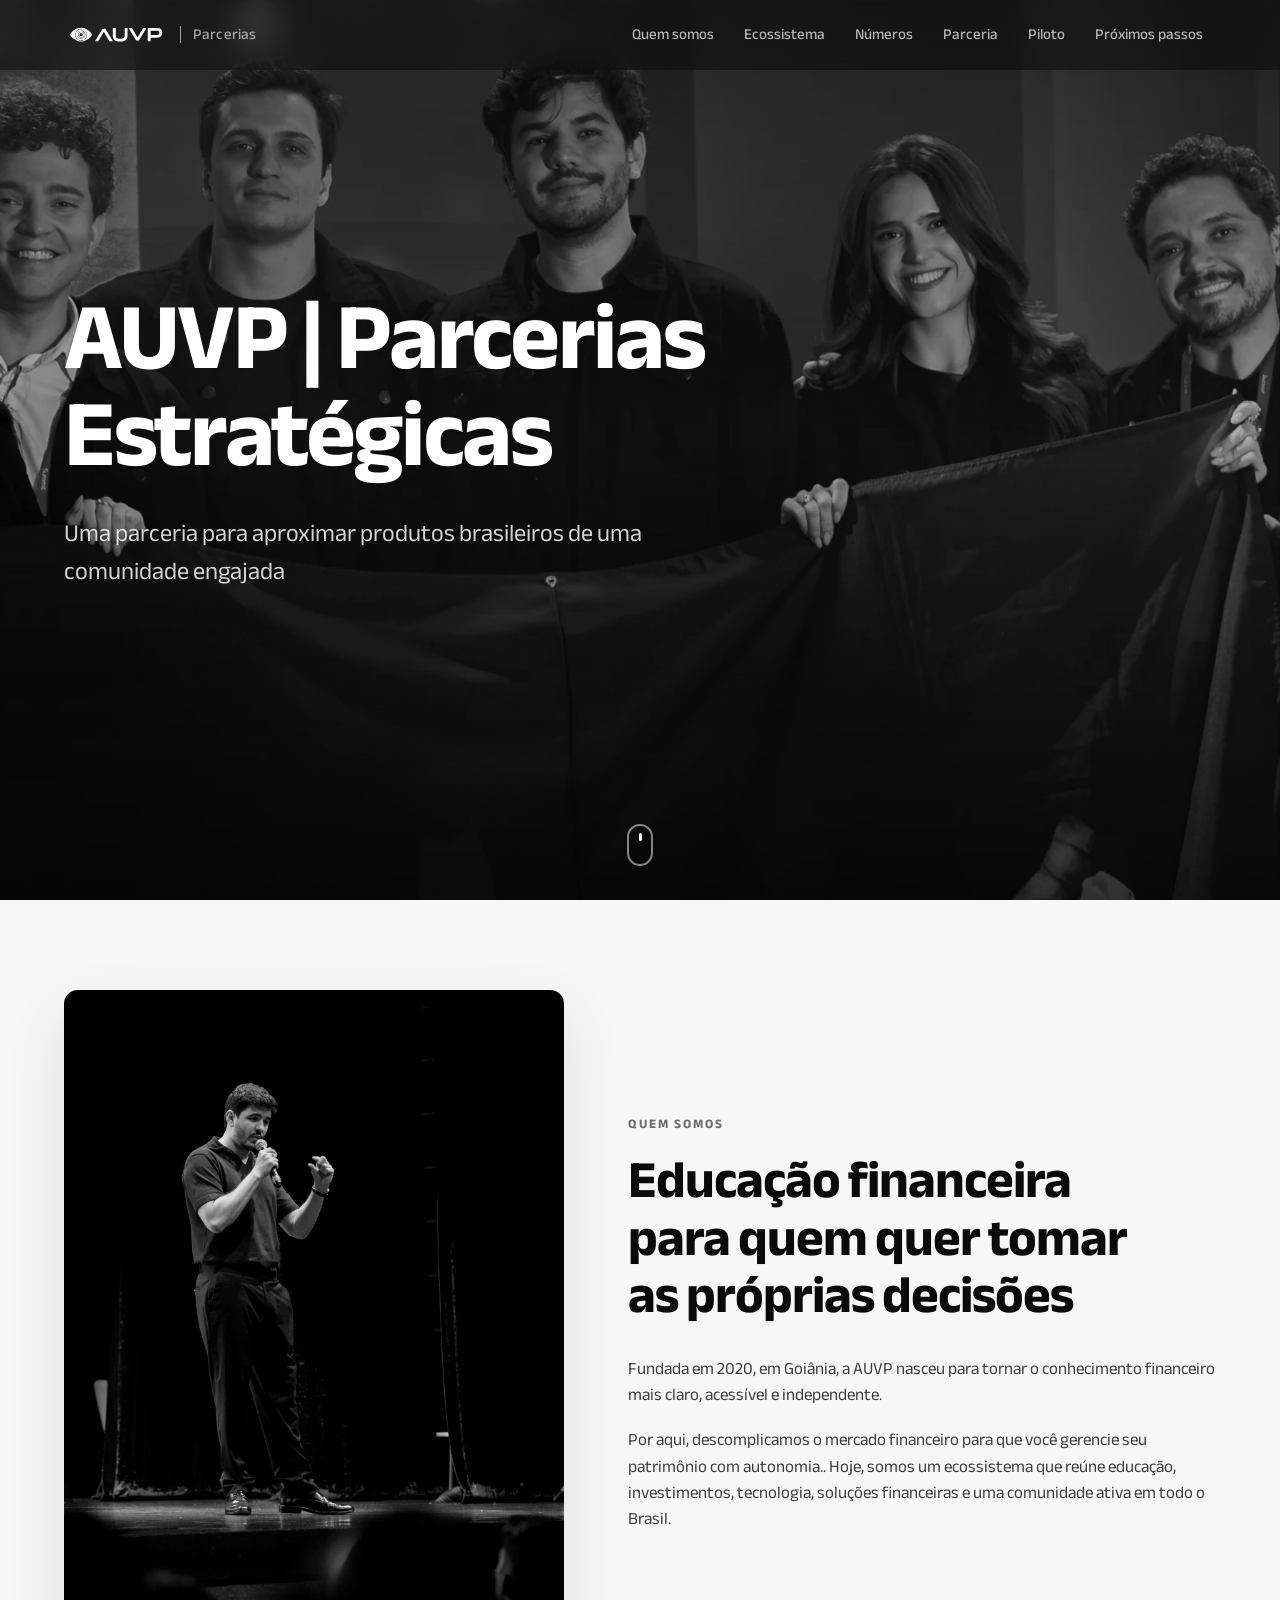
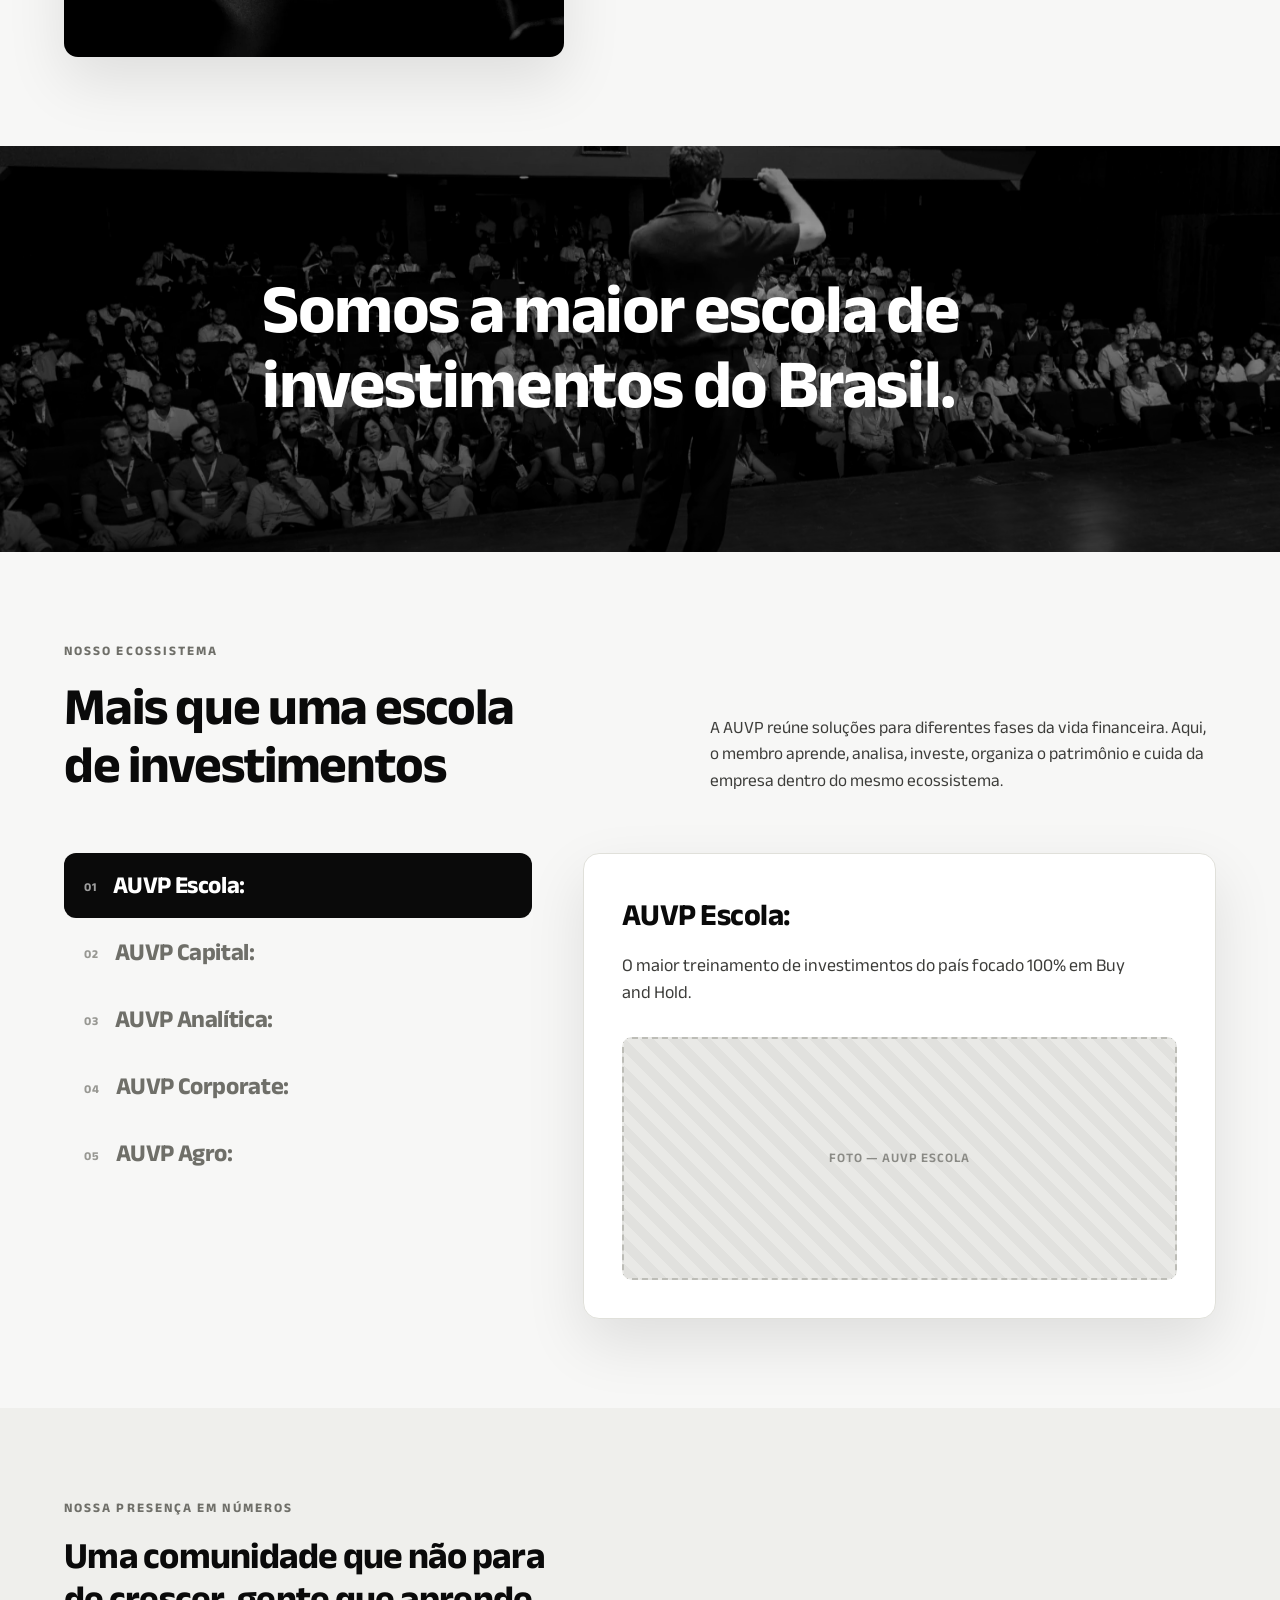
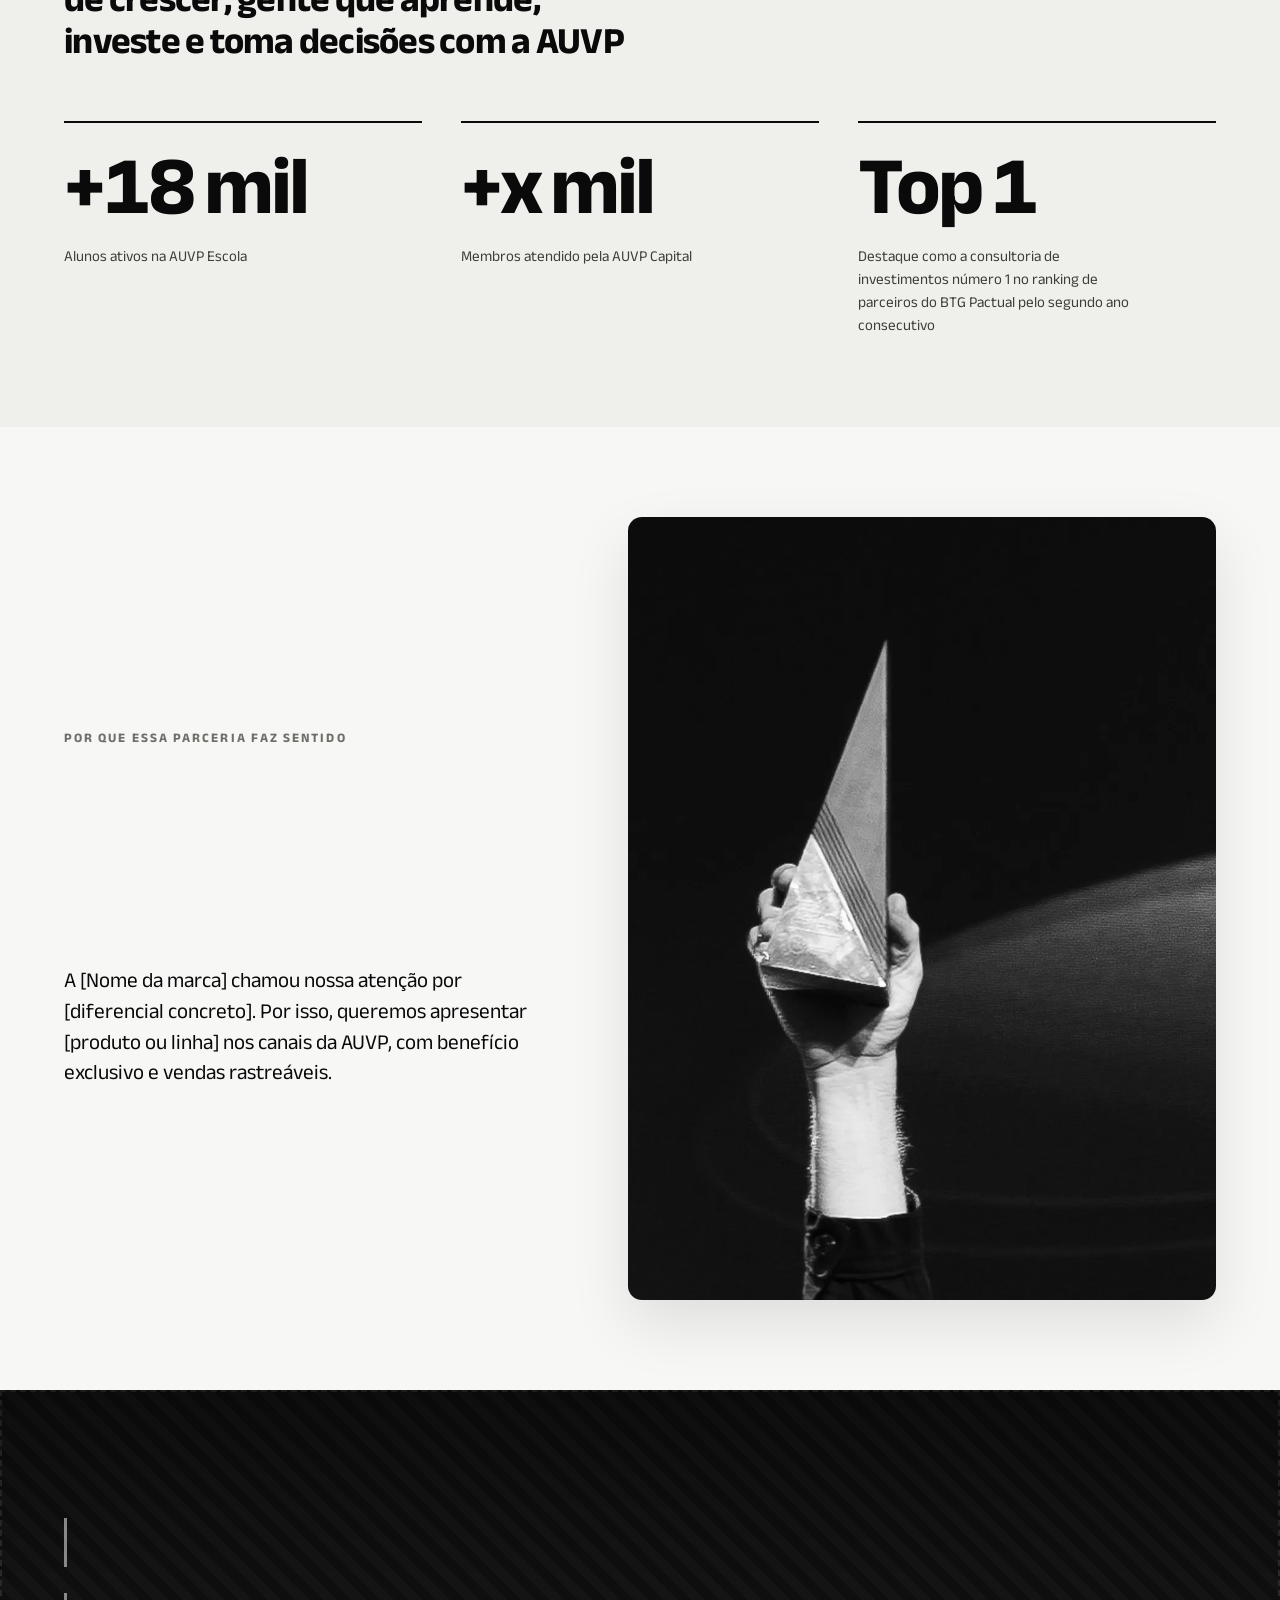
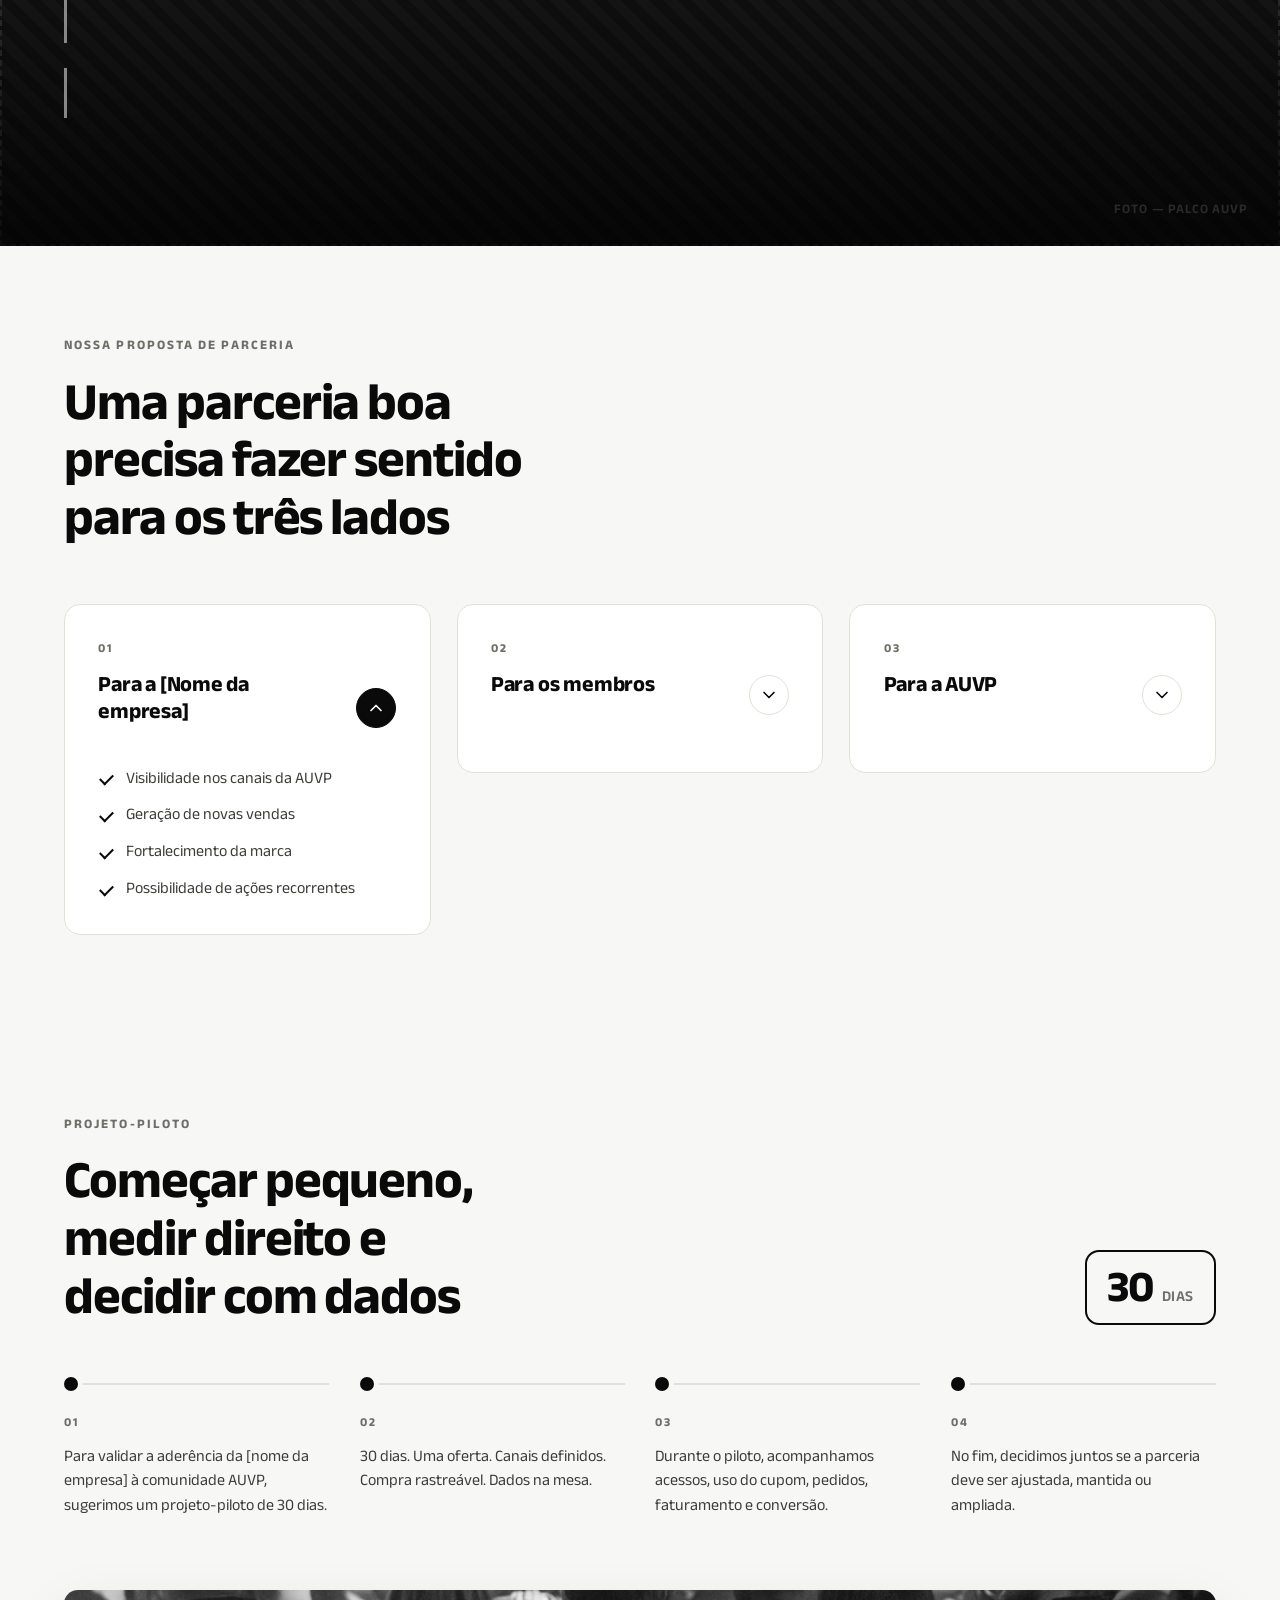
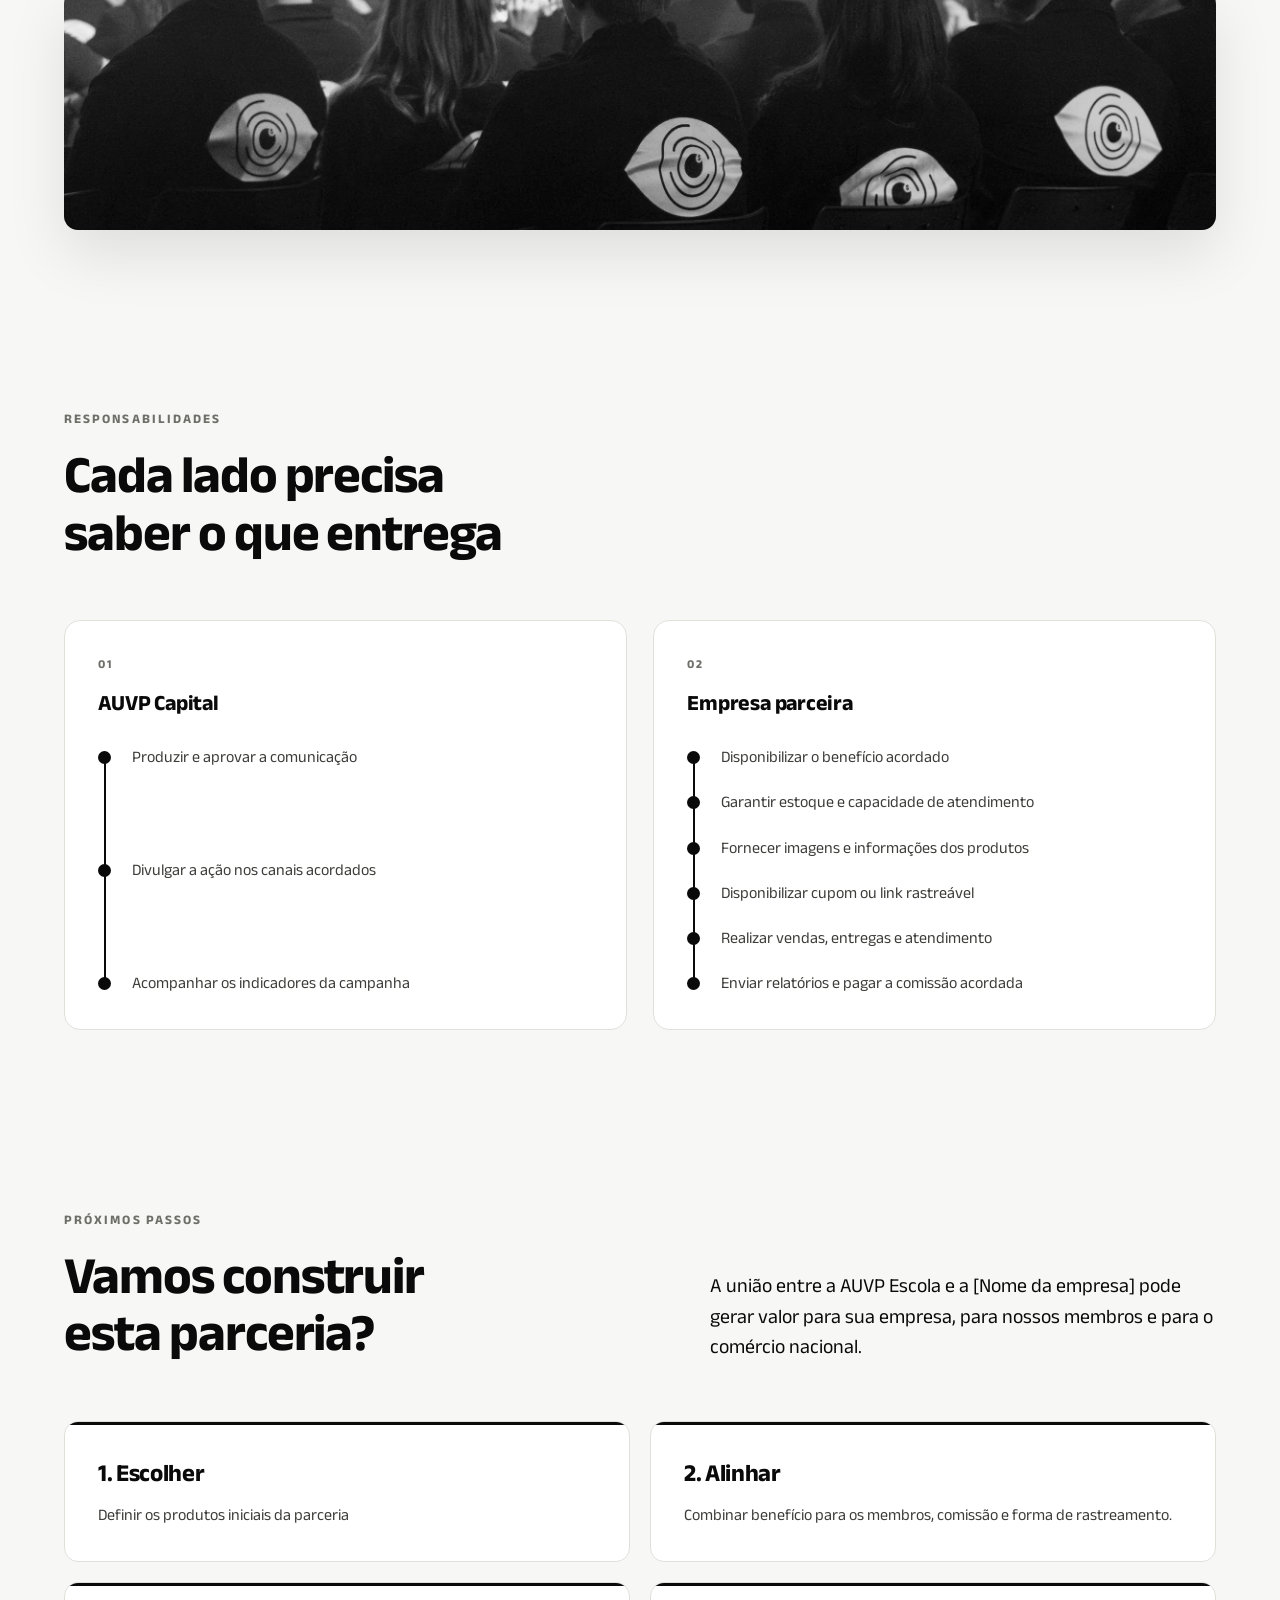
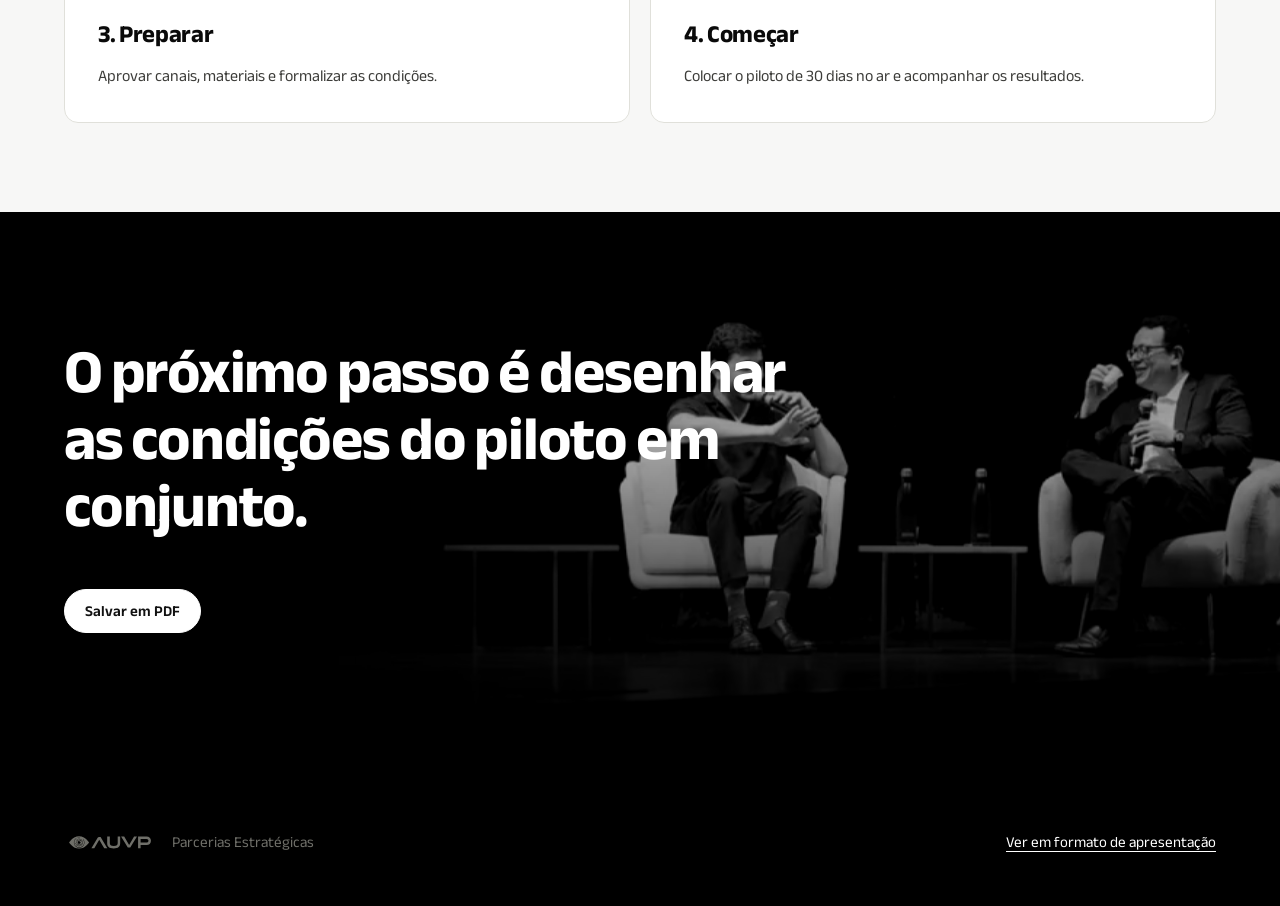
==== commit b5b64b8c: "Move a linha do tempo para Responsabilidades e zera o preto do rodapé - A linha do tempo vertical es" ====
--- a/index.html
+++ b/index.html
@@ -329,27 +329,27 @@
   </div>
 
   <div class="cards two">
-    <article class="card reveal">
+    <article class="card card-vlist reveal">
       <span class="card-n">01</span>
       <h3>AUVP Capital</h3>
-      <ul class="ticks ticks-seq">
-        <li>Produzir e aprovar a comunicação</li>
-        <li>Divulgar a ação nos canais acordados</li>
-        <li>Acompanhar os indicadores da campanha</li>
-      </ul>
+      <ol class="vsteps vsteps-sm">
+        <li><span>Produzir e aprovar a comunicação</span></li>
+        <li><span>Divulgar a ação nos canais acordados</span></li>
+        <li><span>Acompanhar os indicadores da campanha</span></li>
+      </ol>
     </article>
 
-    <article class="card reveal" data-delay="2">
+    <article class="card card-vlist reveal" data-delay="2">
       <span class="card-n">02</span>
       <h3>Empresa parceira</h3>
-      <ul class="ticks ticks-seq ticks-2col">
-        <li>Disponibilizar o benefício acordado</li>
-        <li>Garantir estoque e capacidade de atendimento</li>
-        <li>Fornecer imagens e informações dos produtos</li>
-        <li>Disponibilizar cupom ou link rastreável</li>
-        <li>Realizar vendas, entregas e atendimento</li>
-        <li>Enviar relatórios e pagar a comissão acordada</li>
-      </ul>
+      <ol class="vsteps vsteps-sm">
+        <li><span>Disponibilizar o benefício acordado</span></li>
+        <li><span>Garantir estoque e capacidade de atendimento</span></li>
+        <li><span>Fornecer imagens e informações dos produtos</span></li>
+        <li><span>Disponibilizar cupom ou link rastreável</span></li>
+        <li><span>Realizar vendas, entregas e atendimento</span></li>
+        <li><span>Enviar relatórios e pagar a comissão acordada</span></li>
+      </ol>
     </article>
   </div>
 </section>
@@ -364,20 +364,20 @@
     <p class="lead lead-lg reveal" data-delay="2">A união entre a AUVP Escola e a <span class="field" data-field="empresa" data-ph="Nome da empresa"></span> pode gerar valor para sua empresa, para nossos membros e para o comércio nacional.</p>
   </div>
 
-  <ol class="vsteps reveal">
-    <li>
+  <ol class="steps">
+    <li class="reveal">
       <b>1. Escolher</b>
       <span>Definir os produtos iniciais da parceria</span>
     </li>
-    <li>
+    <li class="reveal" data-delay="2">
       <b>2. Alinhar</b>
       <span>Combinar benefício para os membros, comissão e forma de rastreamento.</span>
     </li>
-    <li>
+    <li class="reveal" data-delay="4">
       <b>3. Preparar</b>
       <span>Aprovar canais, materiais e formalizar as condições.</span>
     </li>
-    <li>
+    <li class="reveal" data-delay="6">
       <b>4. Começar</b>
       <span>Colocar o piloto de 30 dias no ar e acompanhar os resultados.</span>
     </li>
--- a/assets/site.css
+++ b/assets/site.css
@@ -343,9 +343,9 @@
   border-left:3px solid rgba(255,255,255,.5);
 }
 
-.closing{padding-bottom:clamp(84px,12vw,170px)}
+.closing{padding-bottom:clamp(84px,12vw,170px);background:#000}
 .closing .statement-scrim{
-  background:linear-gradient(180deg,rgba(0,0,0,.55) 0%,rgba(0,0,0,.34) 40%,rgba(0,0,0,.92) 100%);
+  background:linear-gradient(180deg,rgba(0,0,0,.55) 0%,rgba(0,0,0,.34) 40%,rgba(0,0,0,.98) 100%);
 }
 .closing-inner{max-width:var(--maxw);margin:0 auto;position:relative}
 .closing-text{
@@ -625,8 +625,20 @@
 }
 .timeline p{font-size:clamp(16px,1.25vw,19px);color:var(--ink-2)}
 
-/* ==================== PASSOS: linha do tempo vertical ==================== */
+/* ============== RESPONSABILIDADES: linha do tempo vertical ============== */
 .lead-lg{font-size:clamp(18px,1.55vw,23px);color:var(--ink)}
+
+/* os dois cartões esticam para a mesma altura e a lista se distribui nela:
+   as duas linhas ficam do mesmo tamanho, então a diferença de quantidade
+   entre os lados não salta aos olhos */
+.card-vlist{display:flex;flex-direction:column}
+.card-vlist .vsteps{
+  flex:1;
+  display:flex;flex-direction:column;justify-content:space-between;
+  gap:clamp(14px,1.6vw,22px);
+  margin-top:4px;
+}
+.card-vlist .vsteps li{padding-bottom:0}
 
 .vsteps{
   position:relative;
@@ -649,7 +661,7 @@
   transform:scaleY(0);
   transform-origin:top;
 }
-.vsteps.is-in::after{
+:is(.vsteps.is-in, .is-in .vsteps)::after{
   transform:scaleY(1);
   transition:transform var(--dur) cubic-bezier(.35,.05,.2,1);
 }
@@ -672,14 +684,14 @@
   box-shadow:0 0 0 6px var(--paper);
   transform:scale(0);
 }
-.vsteps.is-in li::before{
+:is(.vsteps.is-in, .is-in .vsteps) li::before{
   transform:scale(1);
   transition:transform .45s var(--ease);
   transition-delay:calc(var(--dur) * (var(--i,0) + .55) / 4);
 }
 
 .vsteps li>*{opacity:0;transform:translateY(8px)}
-.vsteps.is-in li>*{
+:is(.vsteps.is-in, .is-in .vsteps) li>*{
   opacity:1;transform:none;
   transition:opacity .5s ease,transform .6s var(--ease);
   transition-delay:calc(var(--dur) * (var(--i,0) + .55) / 4 + .08s);
@@ -698,11 +710,65 @@
   max-width:52ch;
 }
 
+/* dentro do cartão tudo encolhe: trilho mais fino, ponto menor */
+.vsteps-sm{--rail:clamp(30px,2.6vw,40px);--dur:1.2s}
+.vsteps-sm::before,.vsteps-sm::after{left:6px;top:.5em;bottom:.5em}
+.vsteps-sm li::before{
+  left:0;top:.34em;
+  width:13px;height:13px;
+  box-shadow:0 0 0 5px #fff;
+}
+.vsteps-sm li>span{
+  font-size:clamp(16px,1.2vw,18px);
+  color:var(--ink-2);
+  max-width:36ch;
+}
+
+/* ==================== PRÓXIMOS PASSOS: cartões ==================== */
+.steps{
+  display:grid;
+  grid-template-columns:repeat(2,minmax(0,1fr));
+  gap:clamp(12px,1.8vw,20px);
+}
+.steps li{
+  position:relative;
+  border:1px solid var(--line);
+  border-radius:14px;
+  background:#fff;
+  padding:clamp(24px,2.6vw,34px);
+  overflow:hidden;
+  transition:border-color .25s ease,transform .25s var(--ease),box-shadow .25s ease;
+}
+.steps li:hover{border-color:#c9c9c2;transform:translateY(-3px);box-shadow:var(--shadow)}
+/* traço que corre na borda de cima quando o cartão entra na tela */
+.steps li::before{
+  content:"";
+  position:absolute;left:0;right:0;top:0;height:3px;
+  background:var(--ink);
+  transform:scaleX(0);transform-origin:left;
+}
+.steps li.is-in::before{
+  transform:none;
+  transition:transform .8s var(--ease);
+  transition-delay:calc(var(--d,0) * 90ms + 120ms);
+}
+.steps b{
+  display:block;
+  font-size:clamp(20px,1.9vw,26px);
+  font-weight:700;letter-spacing:-.015em;
+  margin-bottom:10px;
+}
+.steps li>span{
+  display:block;
+  font-size:clamp(16px,1.25vw,19px);
+  color:var(--ink-2);
+}
+
 /* ============================ RODAPÉ ============================ */
 /* o rodapé continua a dobra final: mesmo preto da foto, sem linha nem
    troca de fundo para não criar um degrau visual */
 .foot{
-  background:var(--dark);
+  background:#000;
   color:rgba(255,255,255,.65);
   padding:38px var(--gutter) 46px;
   position:relative;z-index:1;
@@ -773,7 +839,7 @@
   .ph-tall{aspect-ratio:4/3}
   .ph-sm{max-width:none}
   .ph-strip{aspect-ratio:16/9}
-  .stats,.cards.three,.cards.two,.timeline{grid-template-columns:1fr}
+  .stats,.cards.three,.cards.two,.timeline,.steps{grid-template-columns:1fr}
   .badge-30{justify-self:start;margin-top:20px}
   .brand-tag{display:none}
   .brand-logo{width:88px}
@@ -790,7 +856,7 @@
 @media (prefers-reduced-motion:reduce){
   html{scroll-behavior:auto}
   .reveal,.anim-words,.anim-words .w,.stats-seq .stat-value,.stats-seq .stat-label,.ticks-seq li{opacity:1;transform:none;filter:none}
-  .timeline li::after,.timeline li::before,.stat::before,
+  .timeline li::after,.timeline li::before,.stat::before,.steps li::before,
   .vsteps::after,.vsteps li::before{transform:none}
   .vsteps li>*{opacity:1;transform:none}
   .hero-cue span{animation:none}
@@ -805,7 +871,7 @@
   .reveal,.anim-words,.anim-words .w,.stats-seq .stat-value,.stats-seq .stat-label,.ticks-seq li{
     opacity:1!important;transform:none!important;filter:none!important
   }
-  .timeline li::after,.timeline li::before,.stat::before,
+  .timeline li::after,.timeline li::before,.stat::before,.steps li::before,
   .vsteps::after,.vsteps li::before{transform:none!important}
   .vsteps li>*{opacity:1!important;transform:none!important}
   .hero,.statement,.closing{
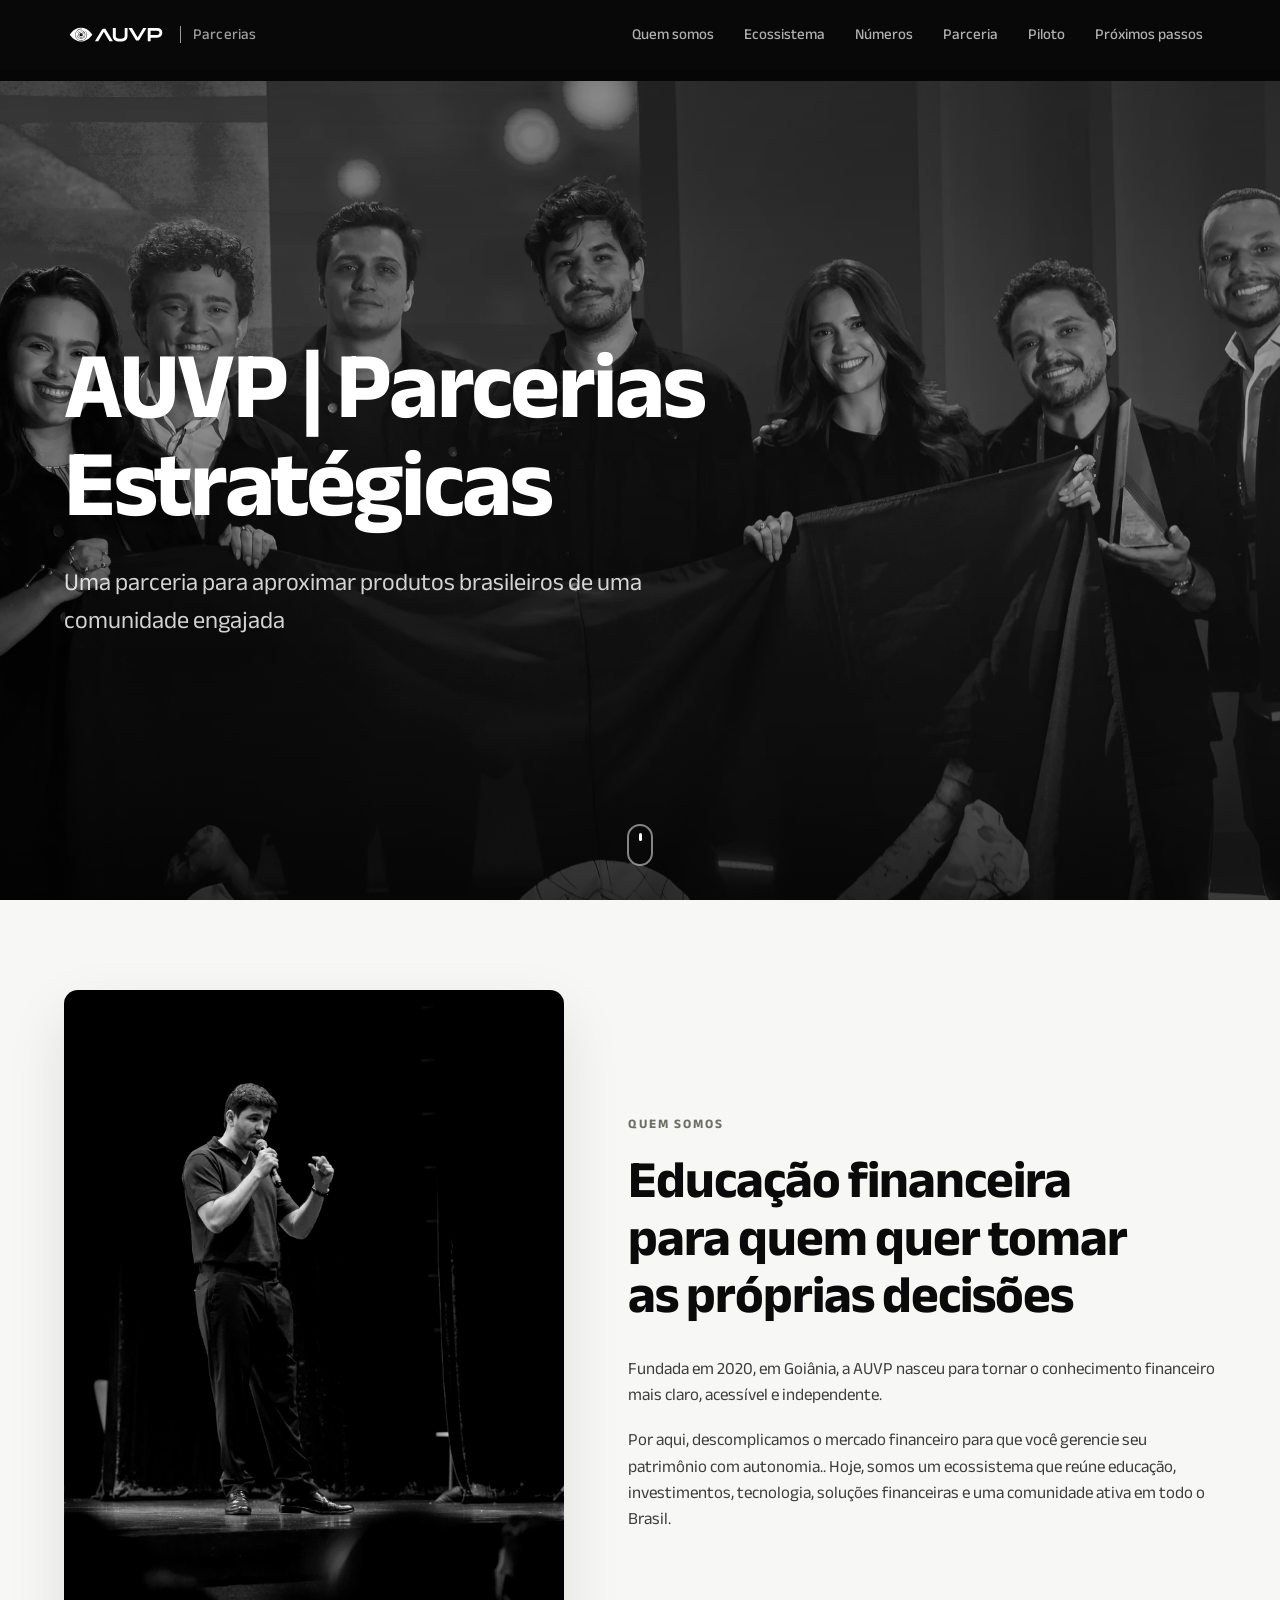
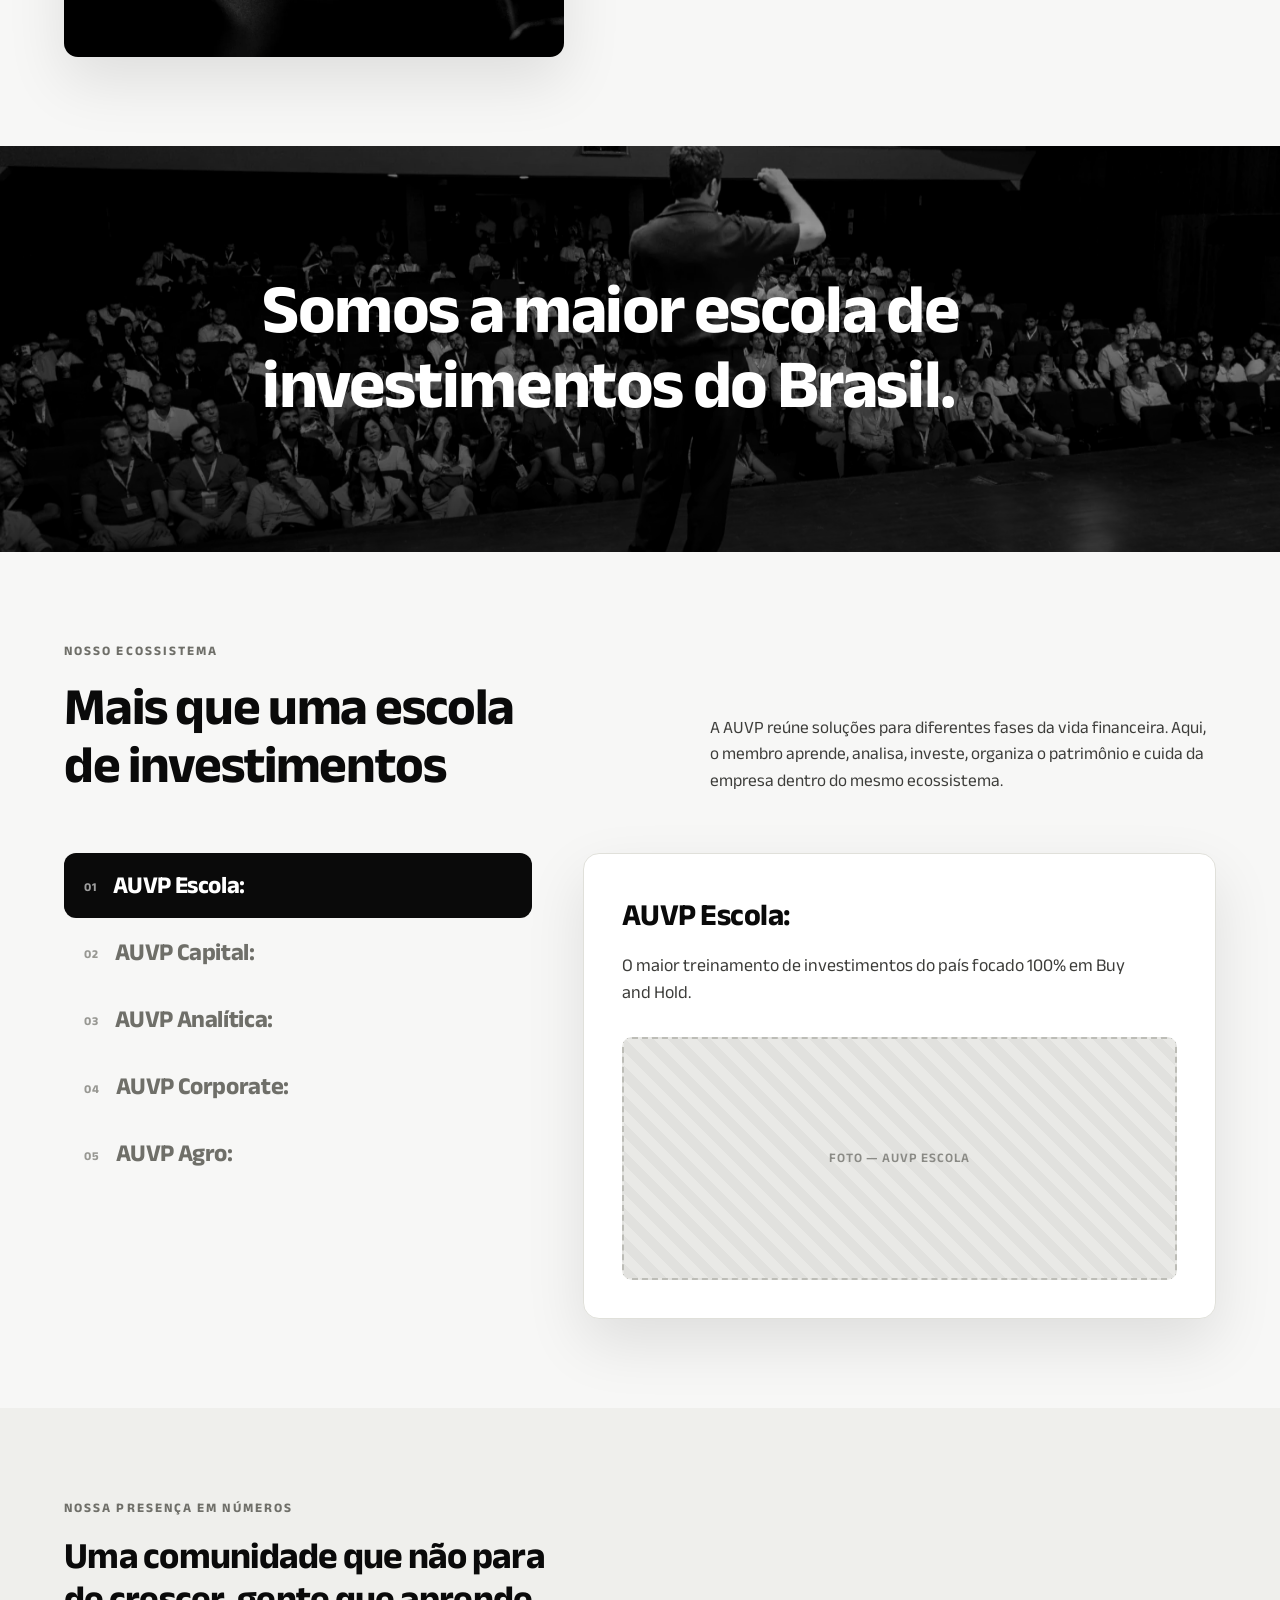
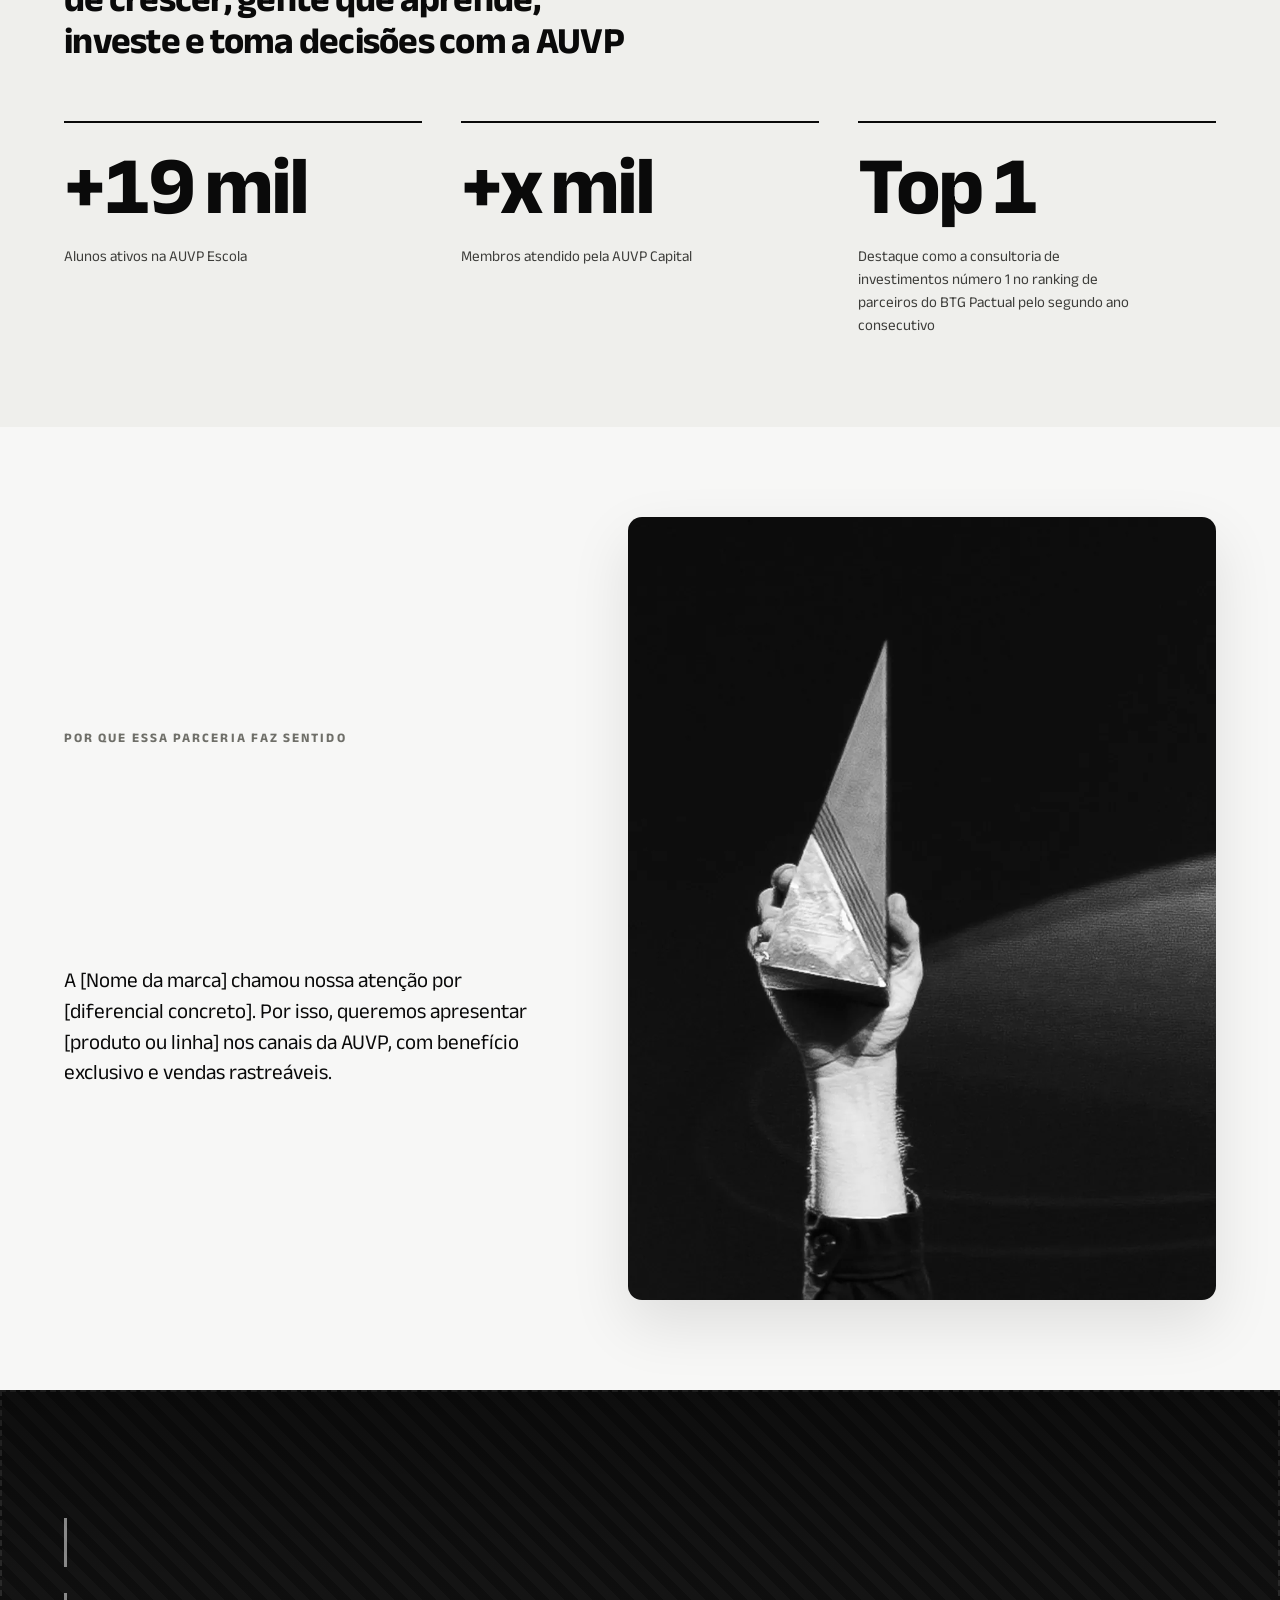
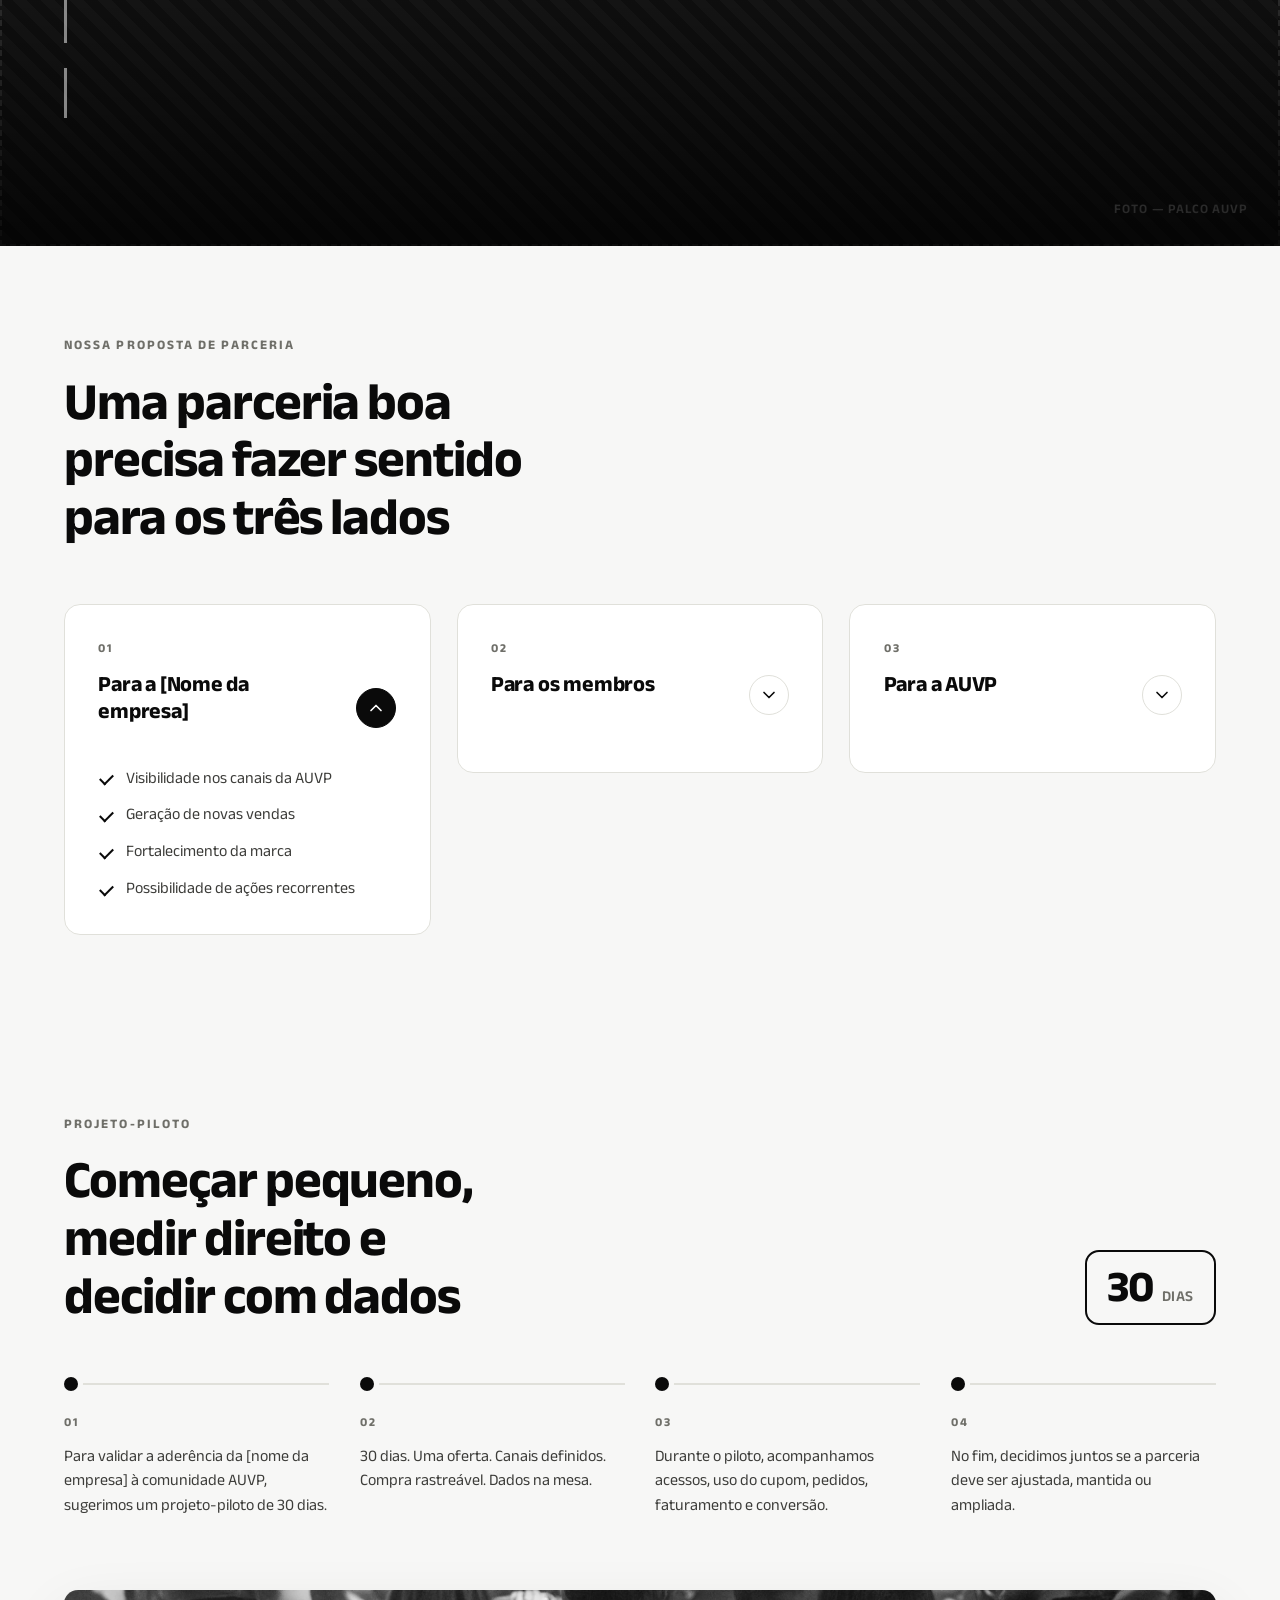
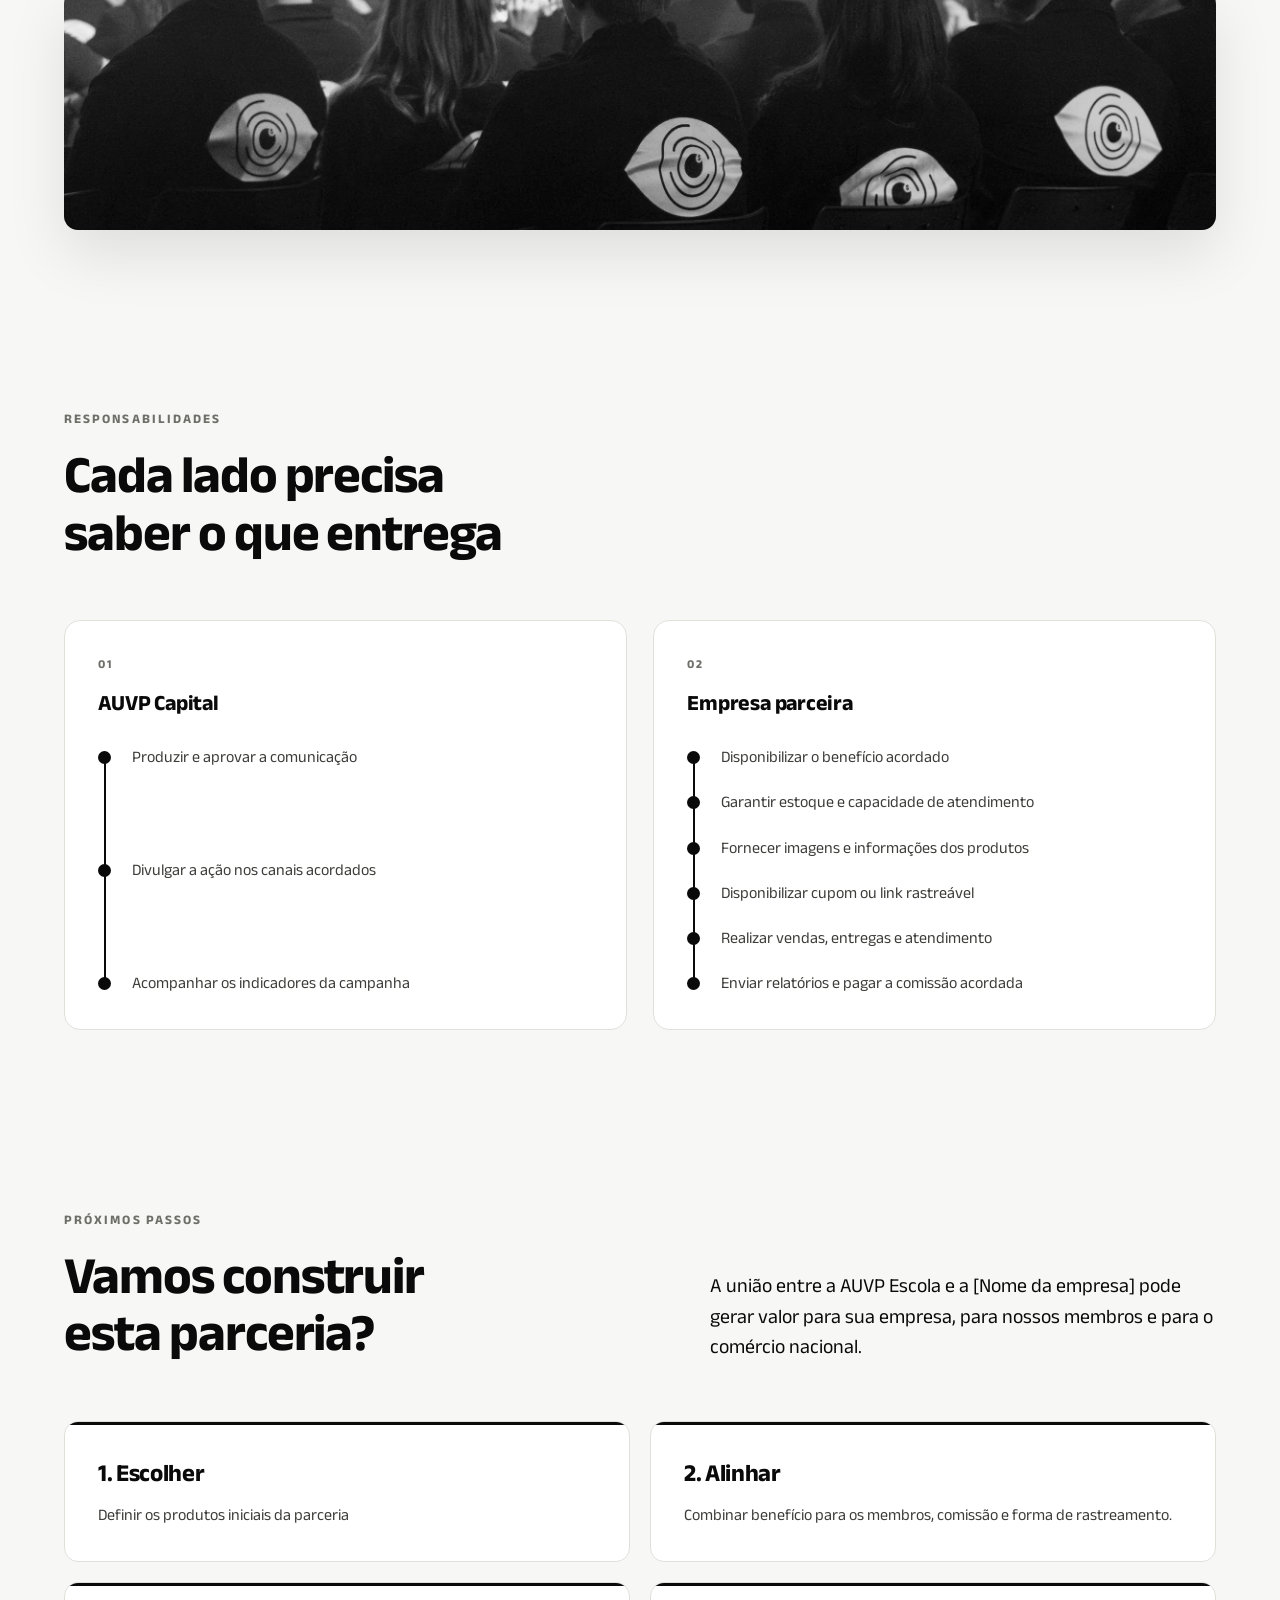
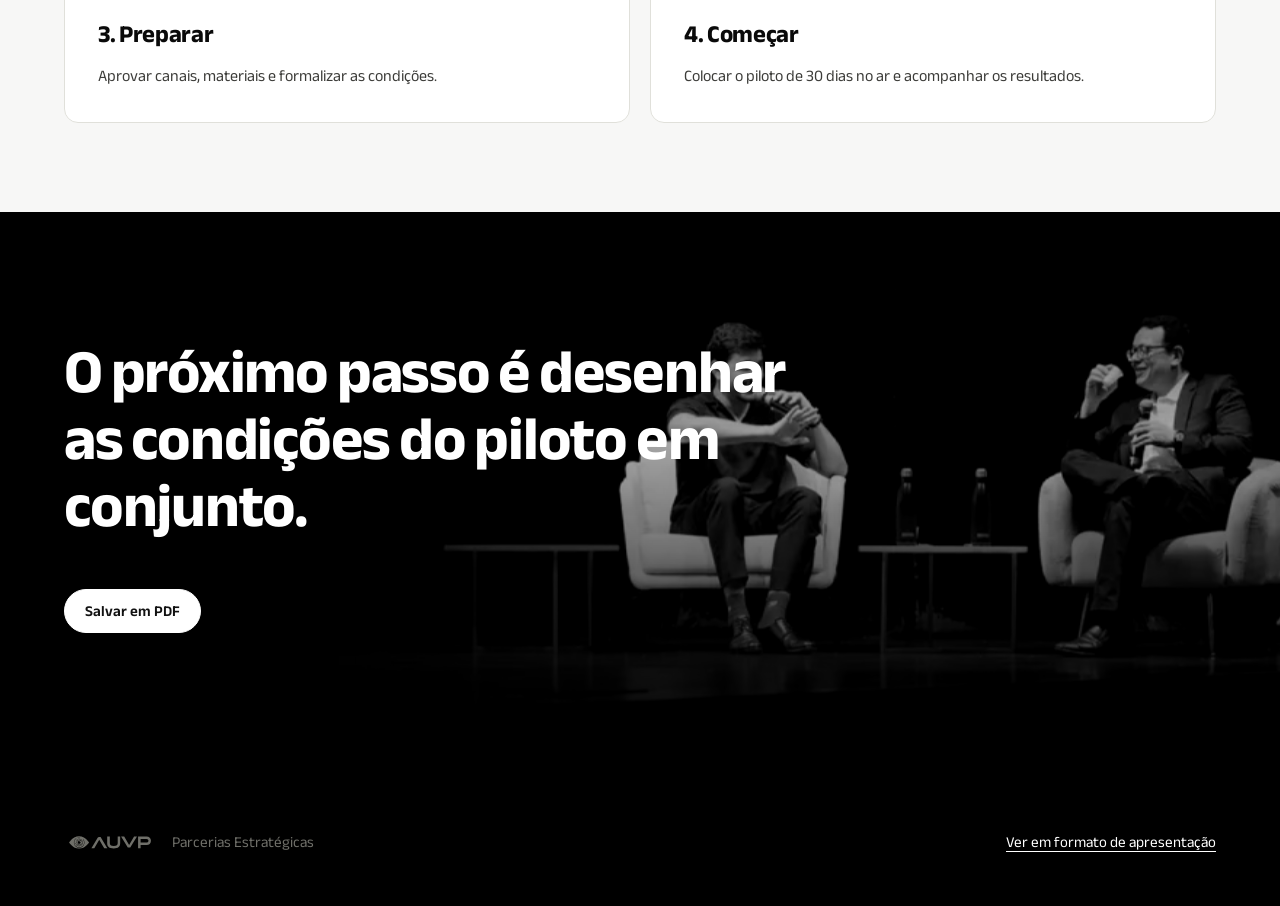
==== commit f13f243c: "Navegação por setas, favicon do olho e apresentação com as fotos - A página anda dobra a dobra pelas" ====
--- a/index.html
+++ b/index.html
@@ -9,7 +9,7 @@
 <link rel="stylesheet" href="assets/fonts.css">
 <link rel="stylesheet" href="assets/shared.css">
 <link rel="stylesheet" href="assets/site.css">
-<link rel="icon" href="data:image/svg+xml,%3Csvg xmlns='http://www.w3.org/2000/svg' viewBox='0 0 112 66'%3E%3Cpath fill='%23111' fill-rule='evenodd' d='M0 33C22 4 90 4 112 33 90 62 22 62 0 33Zm56 8a8 8 0 1 0 0-16 8 8 0 0 0 0 16Z'/%3E%3C/svg%3E">
+<link rel="icon" type="image/svg+xml" href="assets/olho-amarelo.svg">
 </head>
 <body>
 
@@ -45,7 +45,7 @@
 <!-- ============================ CAPA ============================ -->
 <section class="hero" id="capa">
   <div class="ph ph-bg" data-img="s1-bg" data-label="Foto de capa — time AUVP"
-       data-src="assets/img/web/galera-summit.webp" data-parallax="0.18"></div>
+       data-src="assets/img/web/galera-summit.webp"></div>
   <div class="hero-scrim"></div>
 
   <div class="hero-inner">
--- a/assets/site.css
+++ b/assets/site.css
@@ -223,6 +223,14 @@
   z-index:-2;
   cursor:pointer;
 }
+/* A foto da capa preenche a altura toda: as pessoas ficam no topo do quadro
+   e passavam por baixo do topo fixo. Aqui ela começa logo abaixo dele —
+   sem transbordo de parallax, que reabriria o vão. */
+.hero .ph-bg{
+  top:clamp(78px,9vh,104px);
+  bottom:0;
+  height:auto;
+}
 .hero .ph-bg::after,.statement .ph-bg::after,.closing .ph-bg::after{
   align-items:flex-end;justify-content:flex-end;padding:26px 30px;
 }
@@ -231,7 +239,12 @@
   background:linear-gradient(180deg,rgba(0,0,0,.5) 0%,rgba(0,0,0,.28) 45%,rgba(0,0,0,.78) 100%);
   pointer-events:none;
 }
-.hero-inner{max-width:var(--maxw);margin:0 auto;width:100%}
+.hero-inner{
+  max-width:var(--maxw);
+  margin:0 auto;
+  width:100%;
+  padding-top:clamp(60px,11vh,140px);   /* título e texto mais baixos na dobra */
+}
 .hero-title{
   font-size:clamp(38px,7.4vw,104px);
   line-height:1.03;
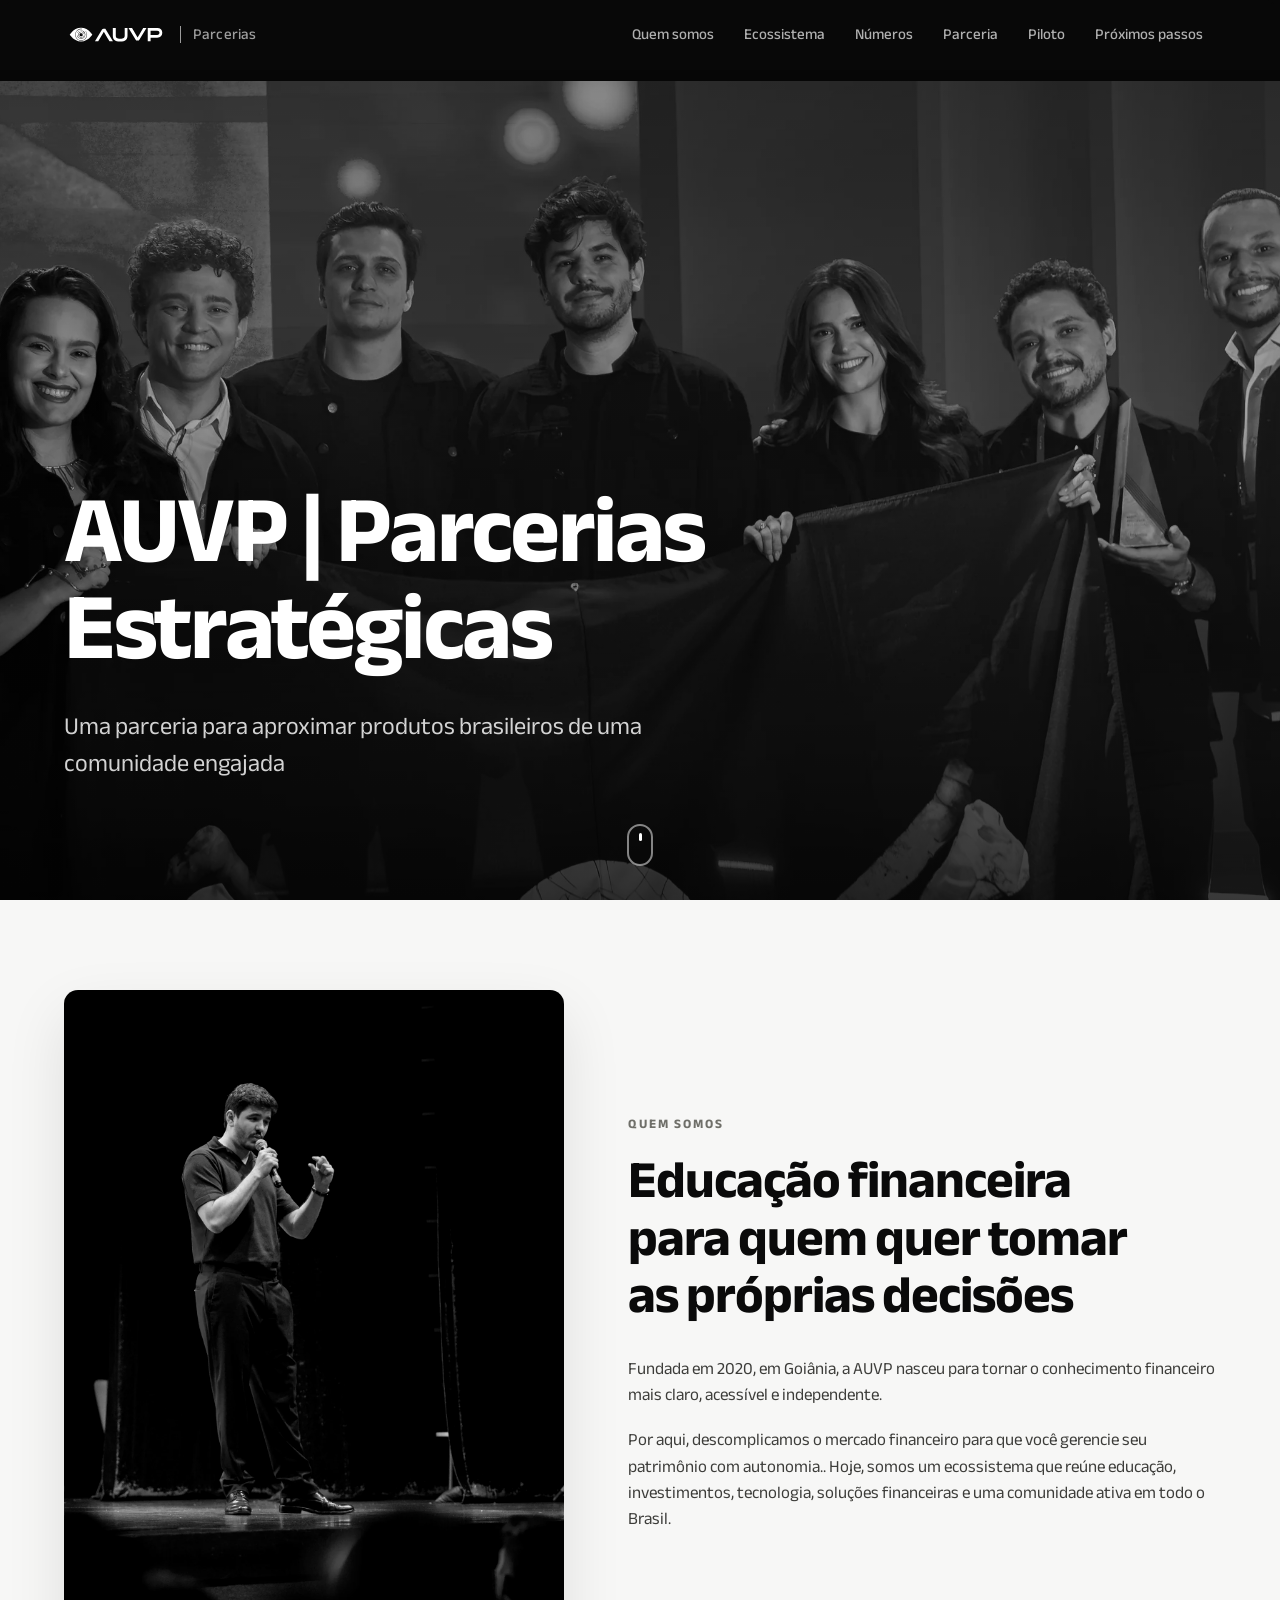
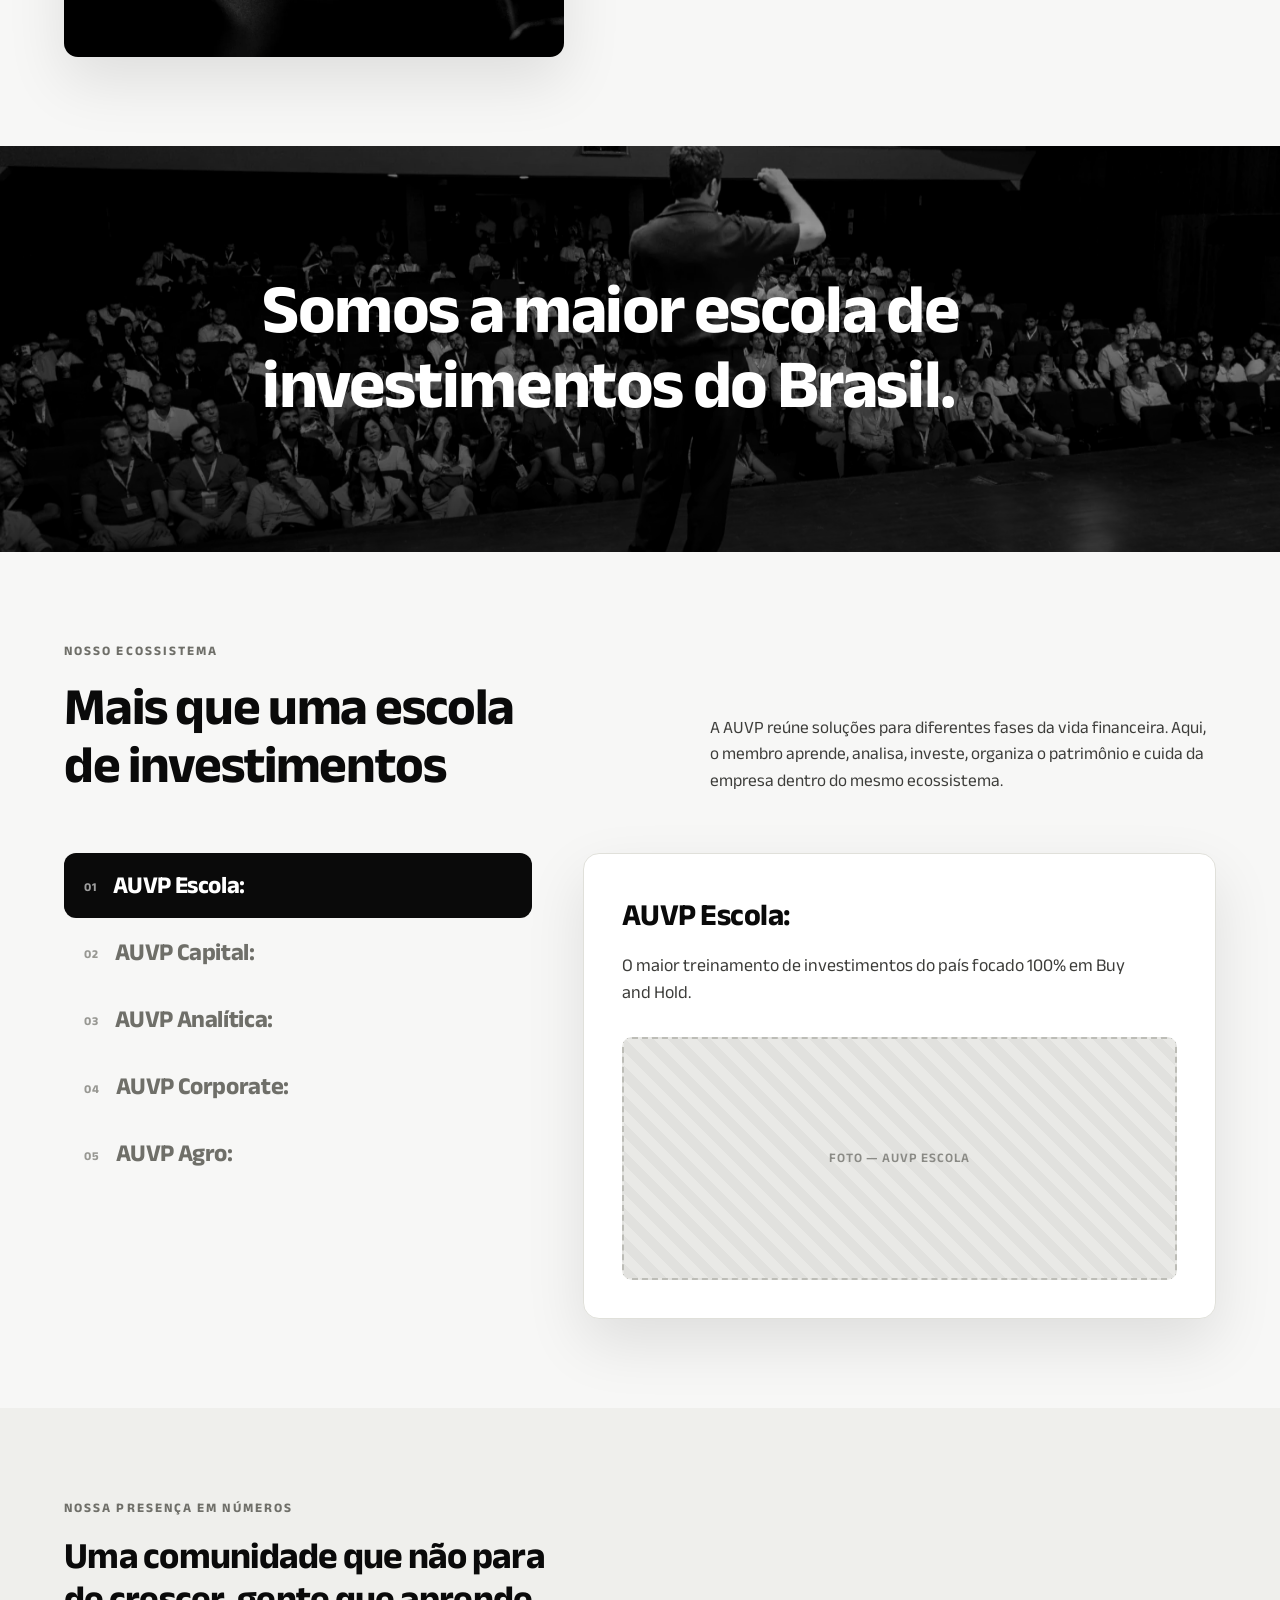
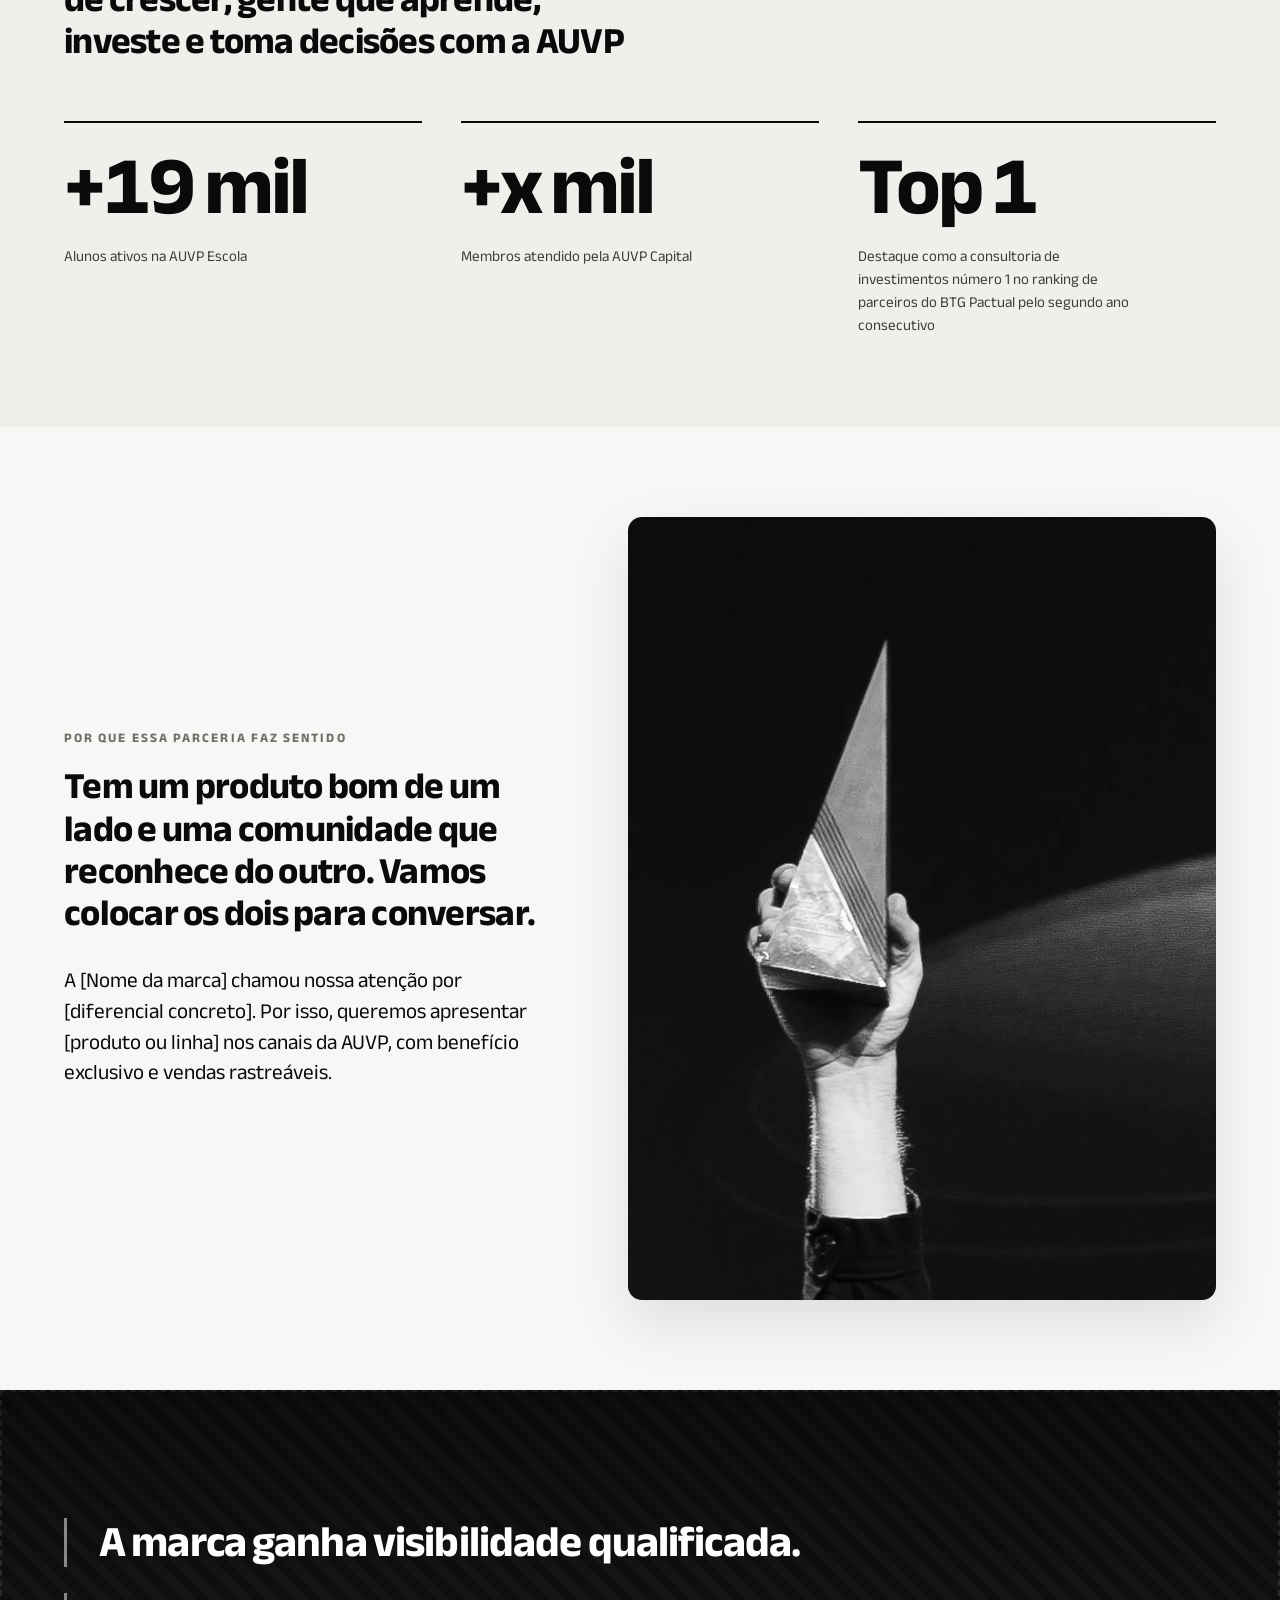
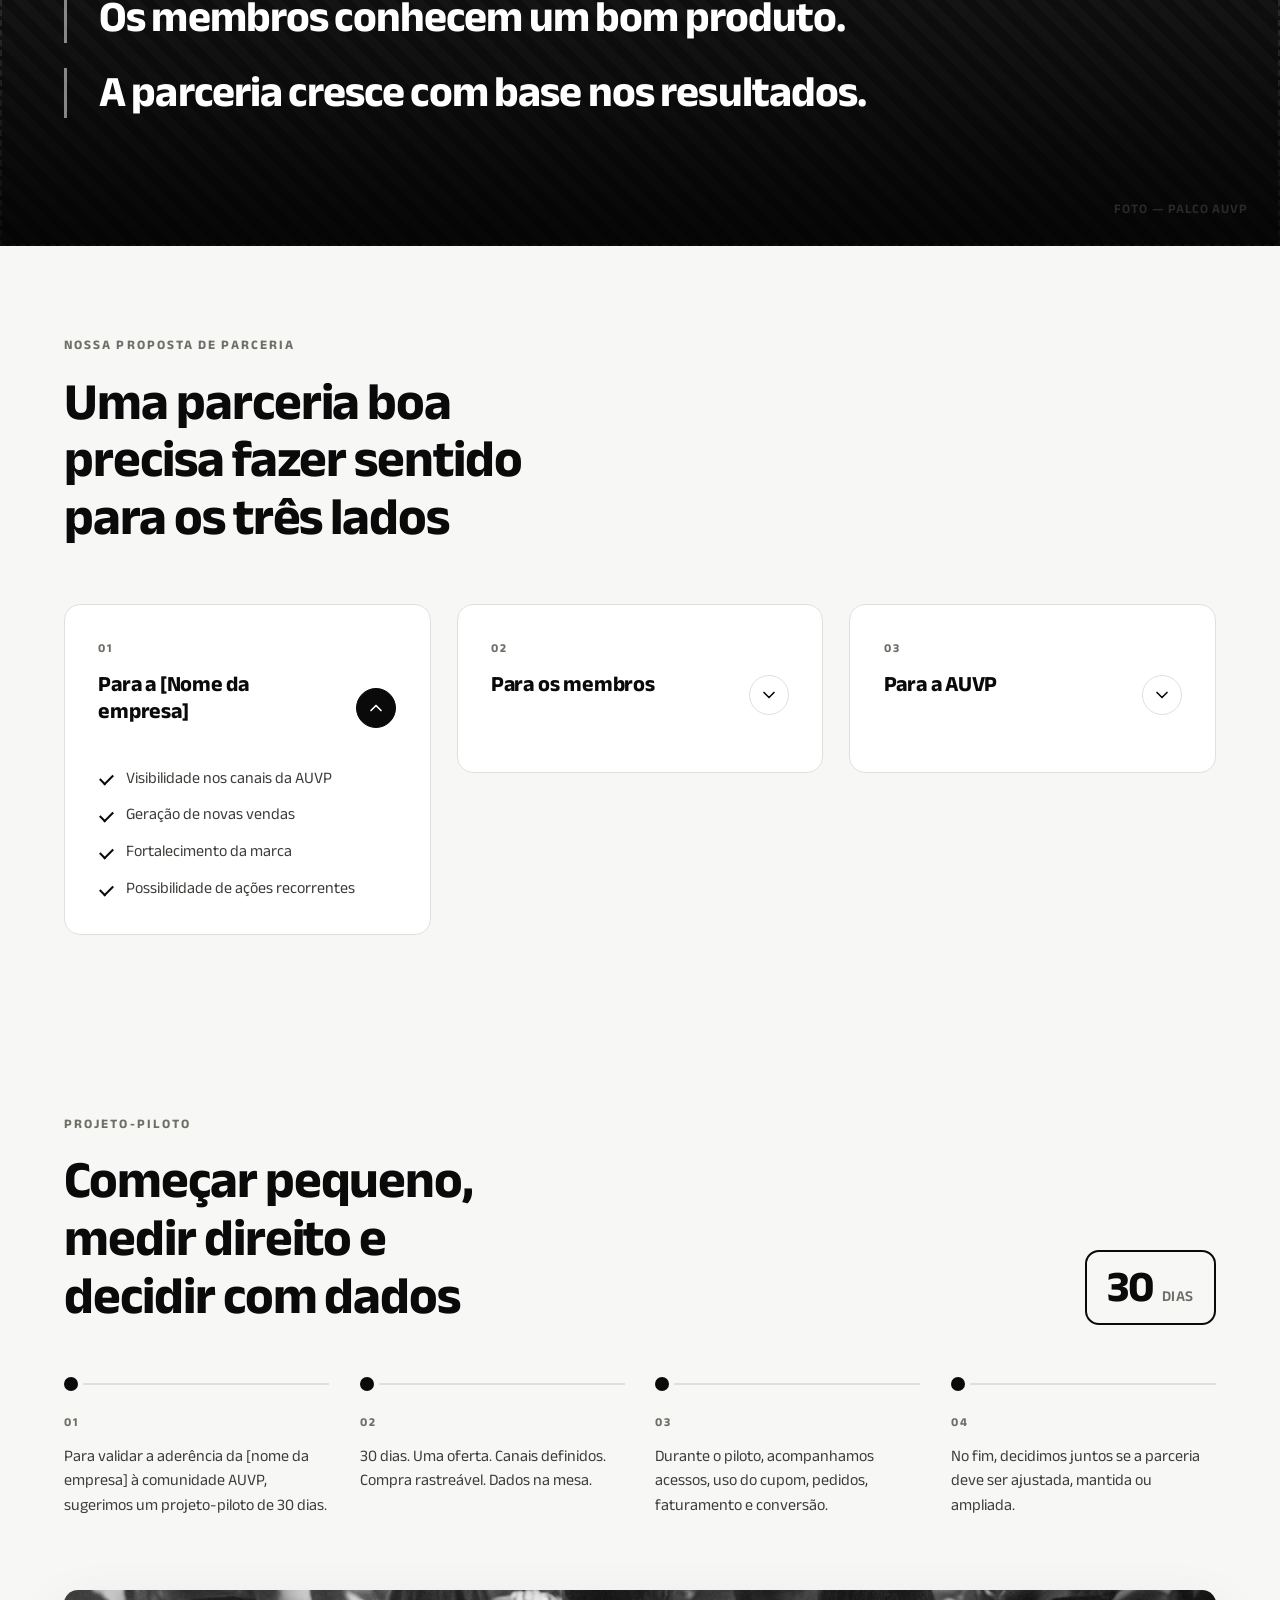
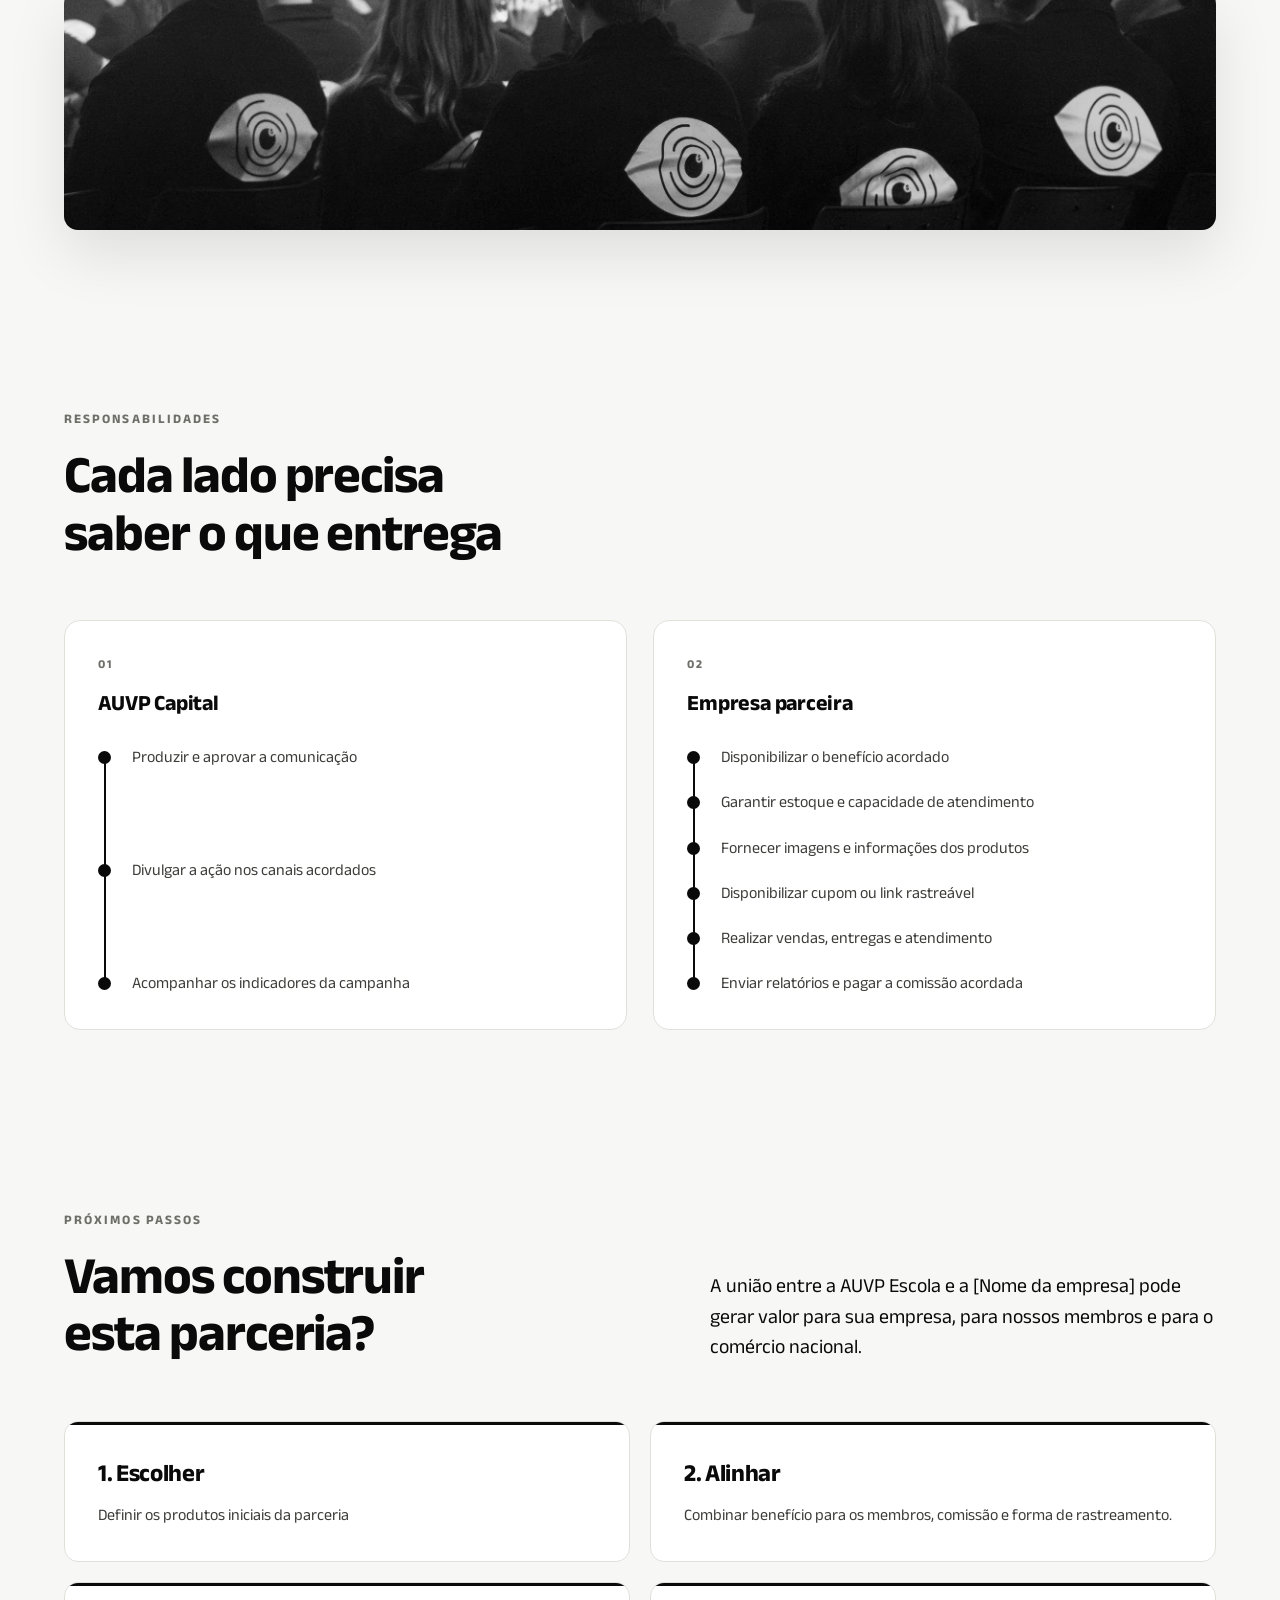
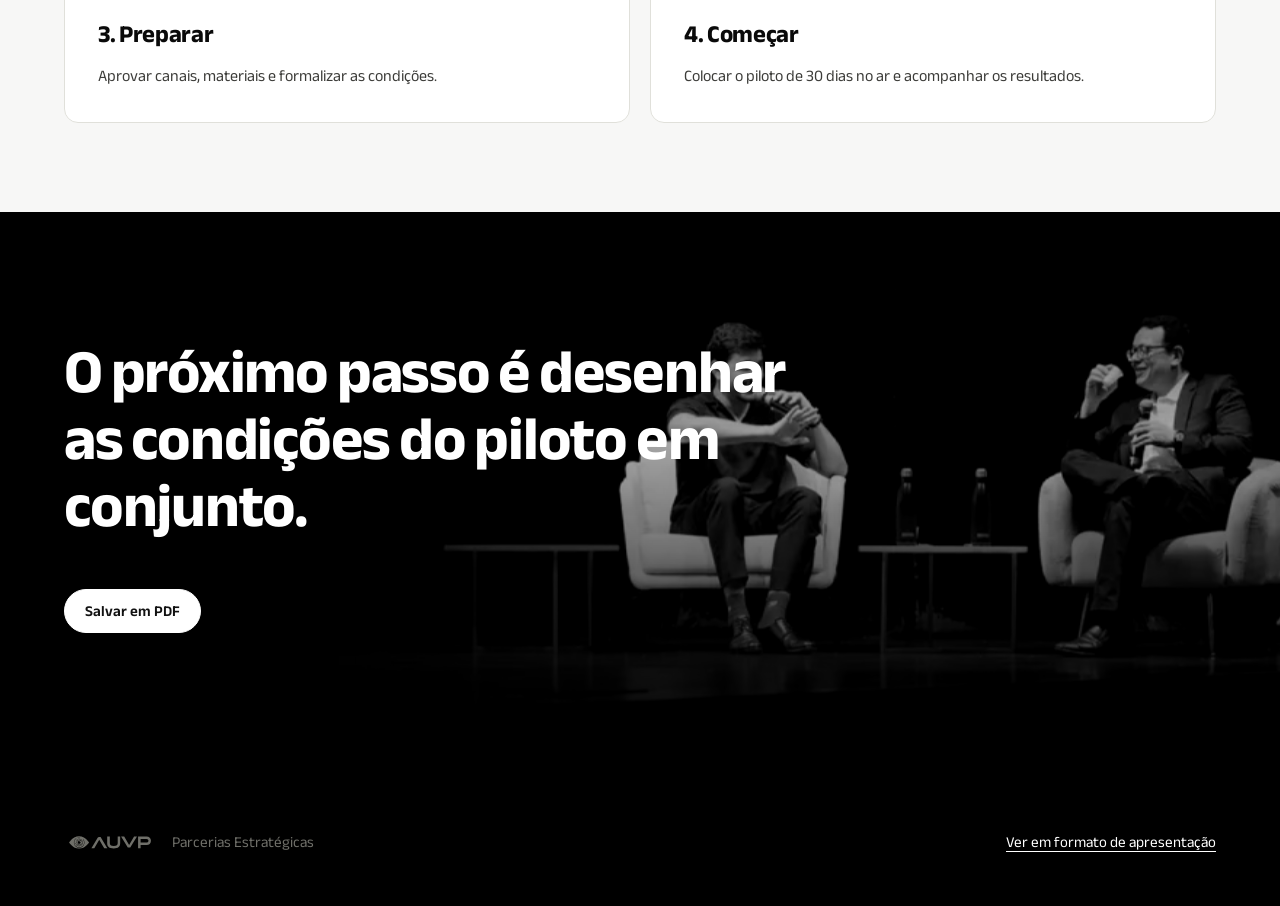
==== commit 95a03383: "Foto do Corporate, olho branco na capa e correção das listras - AUVP Corporate: assets/img/_LMS9226." ====
--- a/index.html
+++ b/index.html
@@ -145,7 +145,8 @@
           <h3>AUVP Corporate: </h3>
           <p>Gestão financeira para micro, pequenas e médias empresas, com recebimentos, pagamentos, conciliação, folha, cartões, múltiplas contas e integração com ERPs.</p>
         </div>
-        <div class="ph eco-media" data-img="eco-corporate" data-label="Foto — AUVP Corporate"></div>
+        <div class="ph eco-media ph-corp" data-img="eco-corporate" data-label="Foto — AUVP Corporate"
+             data-src="assets/img/web/corporate.webp"></div>
       </div>
 
       <div class="eco-panel" role="tabpanel" id="pan-agro" aria-labelledby="tab-agro" hidden>
--- a/assets/shared.css
+++ b/assets/shared.css
@@ -60,7 +60,10 @@
   border-color:#3a3a3a;
   background:repeating-linear-gradient(45deg,rgba(255,255,255,.035) 0 10px,transparent 10px 20px);
 }
-.ph.has-image::after{content:"";border:0;background:none}
+/* com foto aplicada não sobra marcação nenhuma. O !important é preciso:
+   a regra dos fundos escuros (.slide.dark .ph::after) tem especificidade
+   maior e reimprimia as listras por cima da imagem. */
+.ph.has-image::after{content:""!important;border:0!important;background:none!important}
 .ph.is-over::after{background-color:rgba(0,0,0,.16);border-color:#000;color:#000}
 
 .ph-tools{
--- a/assets/site.css
+++ b/assets/site.css
@@ -209,8 +209,8 @@
 .hero{
   position:relative;
   min-height:100svh;
-  display:flex;align-items:center;
-  padding:120px var(--gutter) 140px;
+  display:flex;align-items:flex-end;
+  padding:120px var(--gutter) clamp(96px,13vh,150px);
   background:var(--dark);
   color:#fff;
   overflow:hidden;
@@ -243,7 +243,7 @@
   max-width:var(--maxw);
   margin:0 auto;
   width:100%;
-  padding-top:clamp(60px,11vh,140px);   /* título e texto mais baixos na dobra */
+  padding-top:0;
 }
 .hero-title{
   font-size:clamp(38px,7.4vw,104px);
@@ -300,6 +300,7 @@
   background-position:center top;
 }
 .ph-left{background-position:40% 50%}     /* o assunto está à esquerda do centro na foto */
+.ph-corp{background-position:center 33%}  /* enquadra os dois homens conversando */
 .ph-strip.ph-low{background-position:center 74%}
 
 .ph-tall{
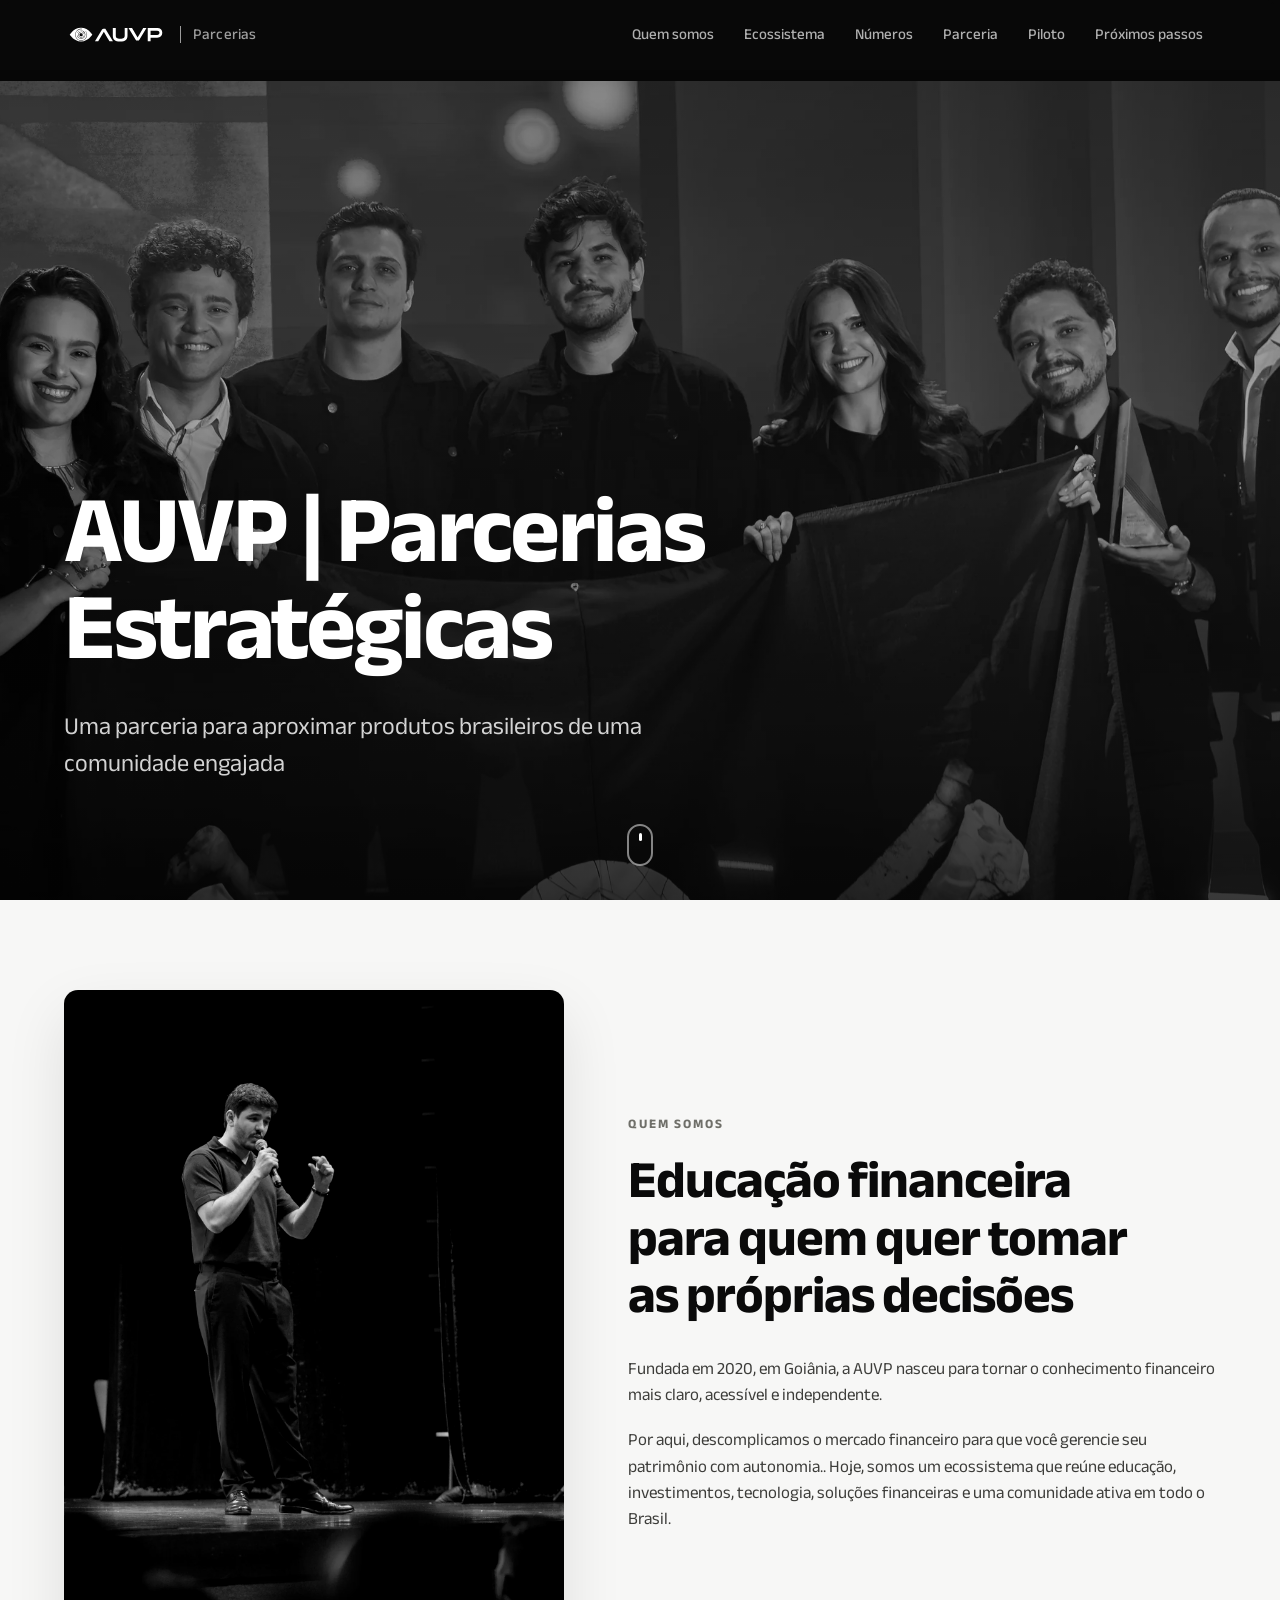
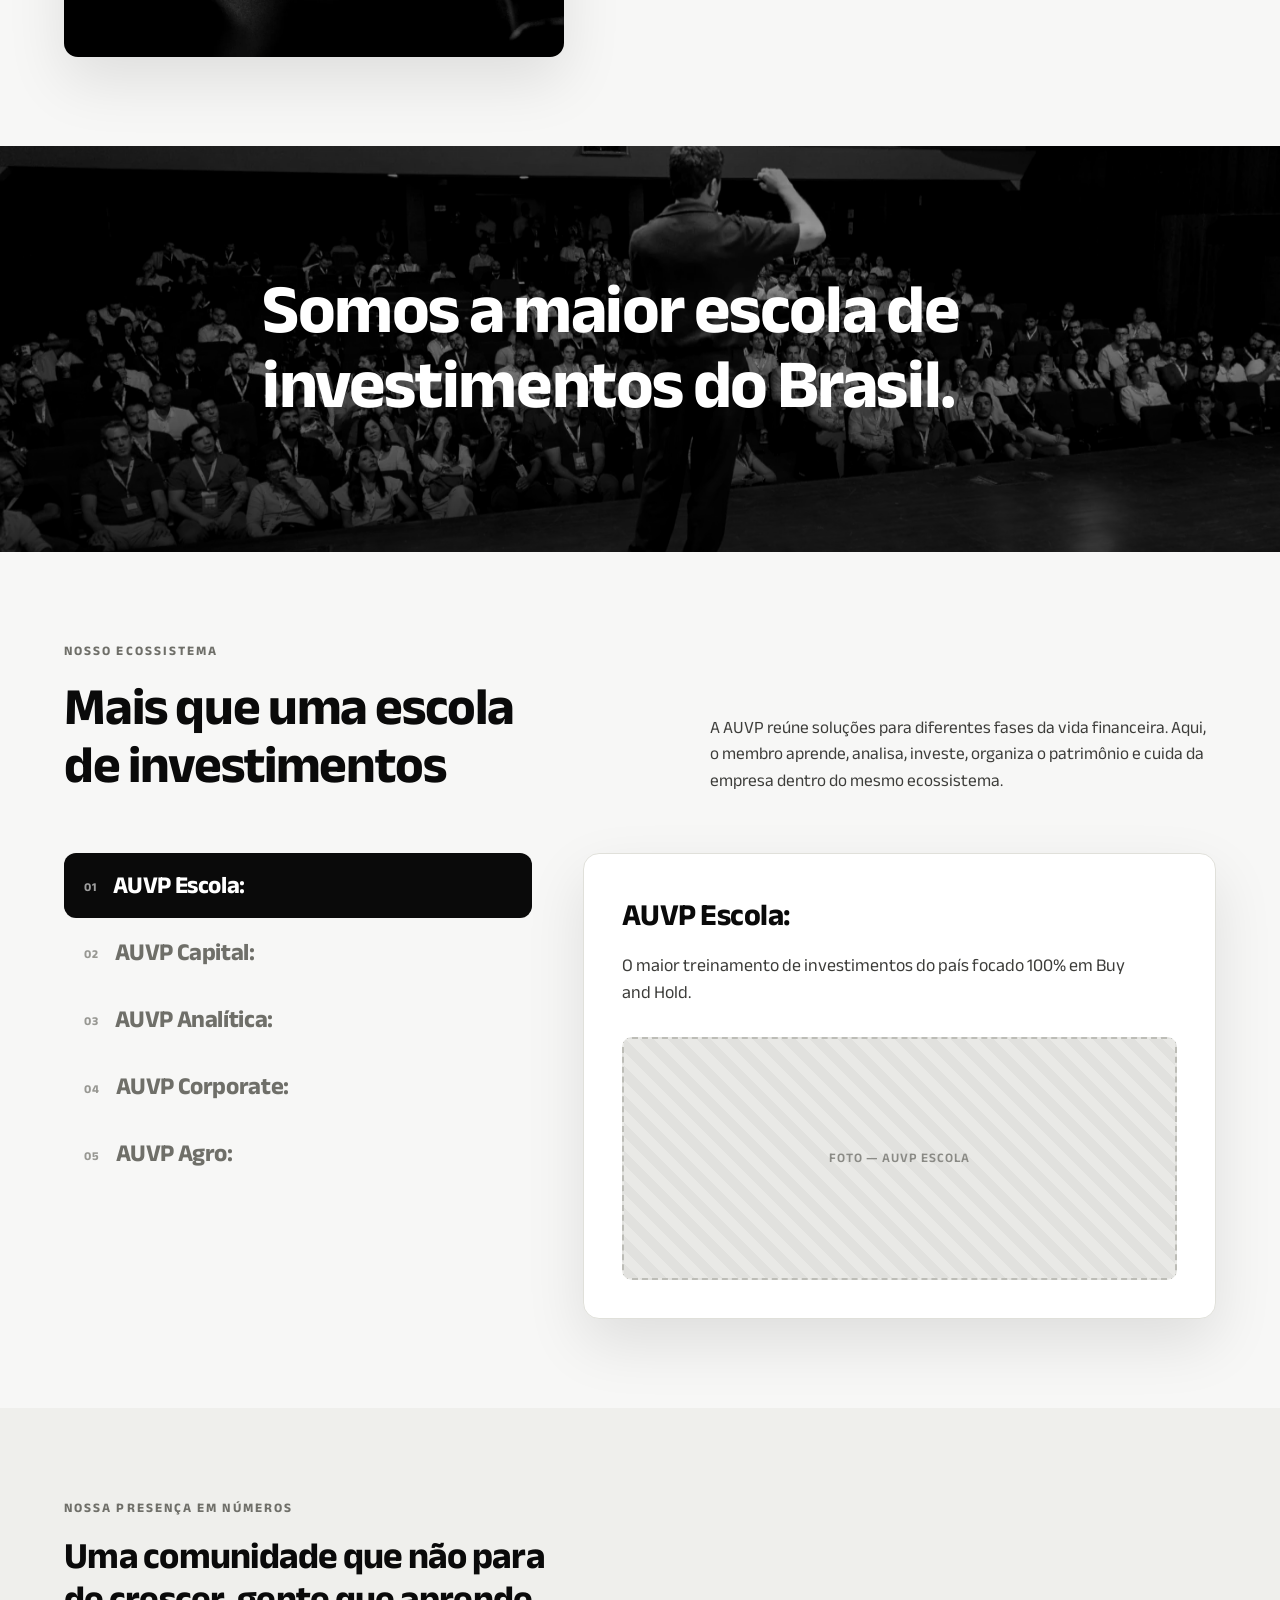
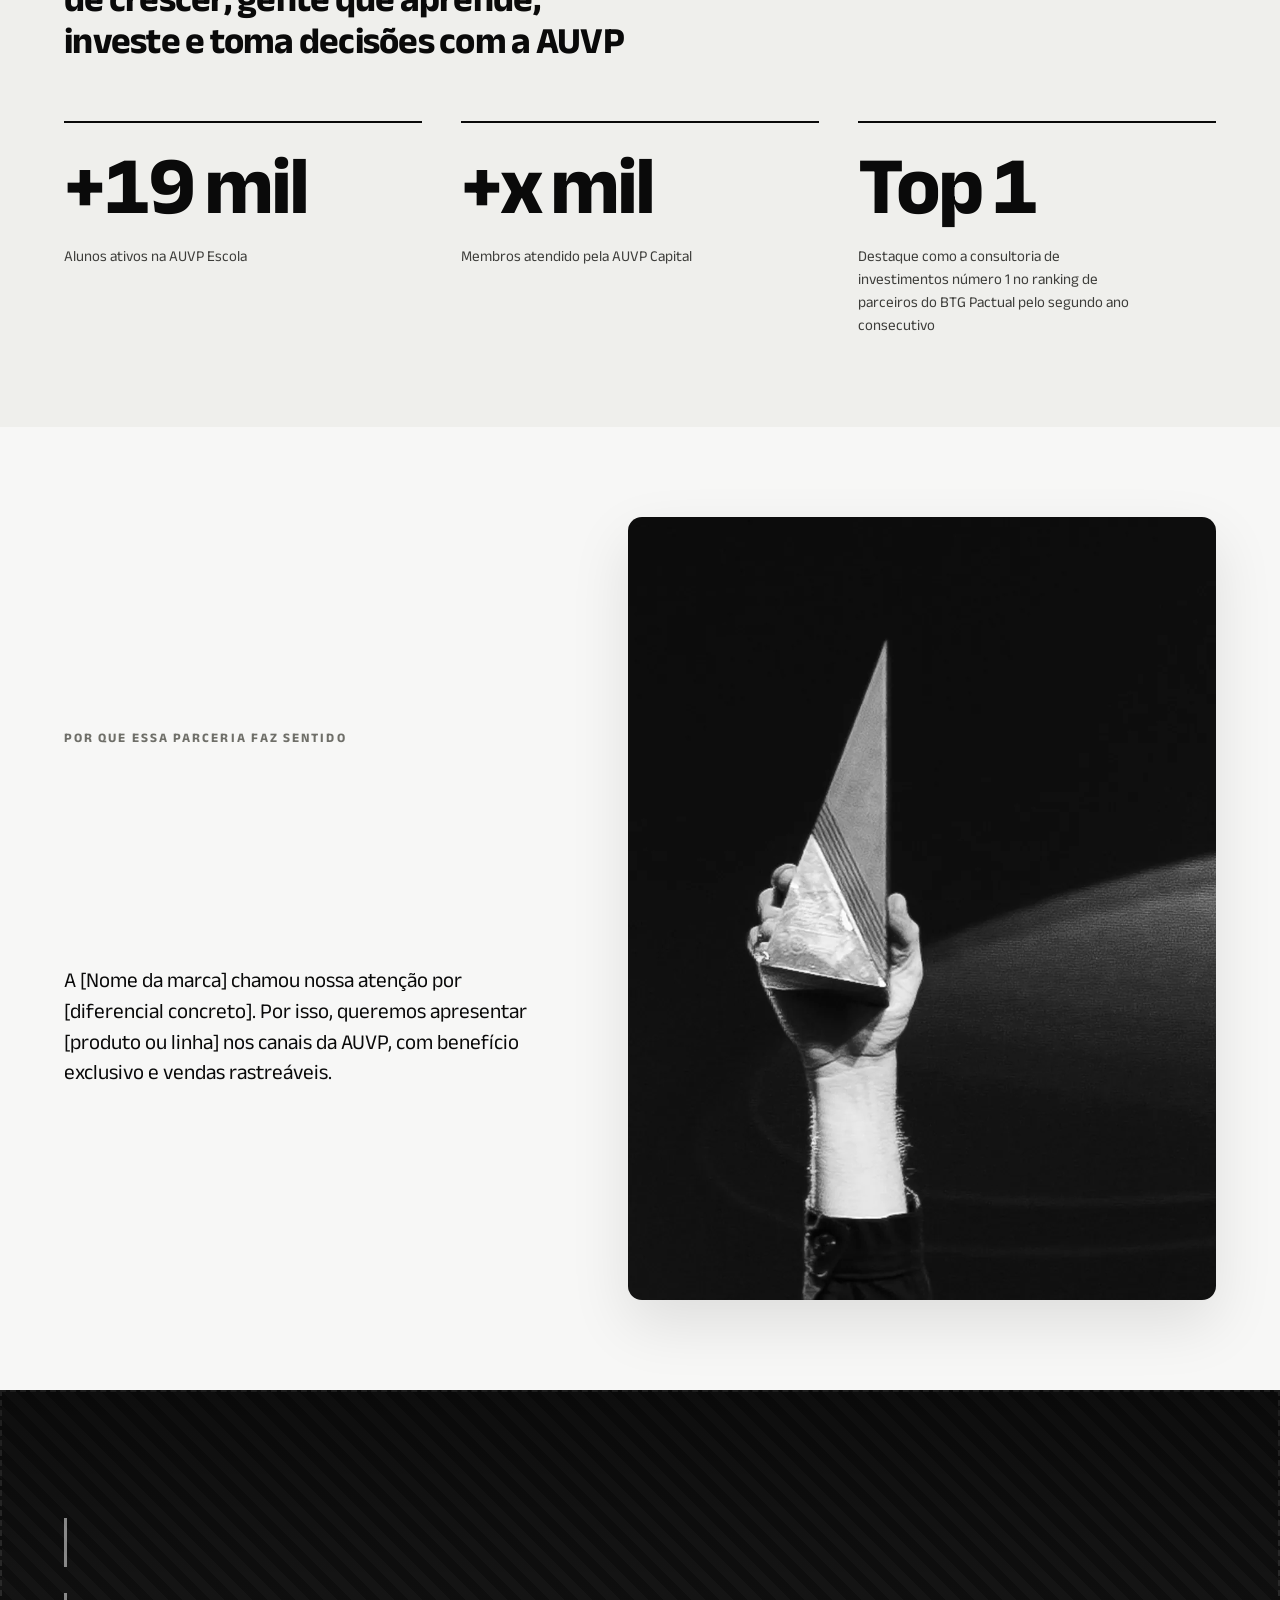
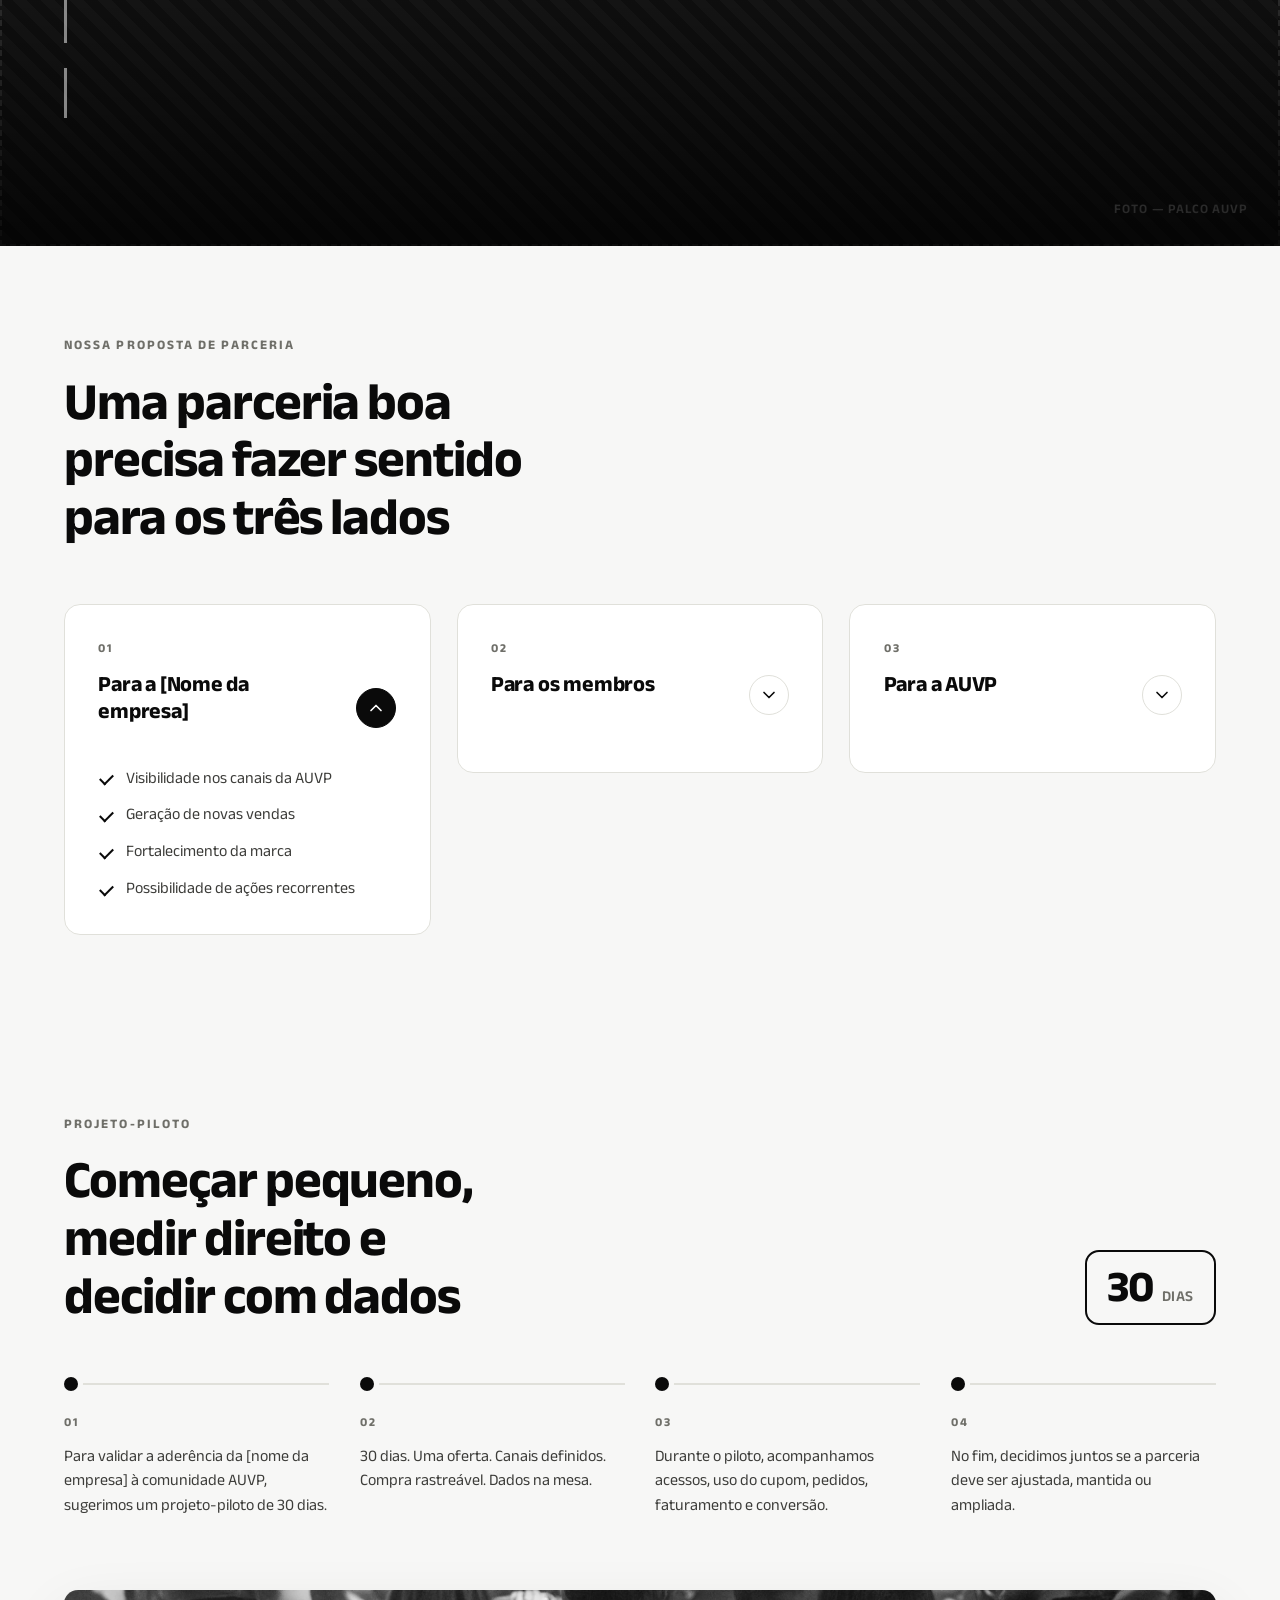
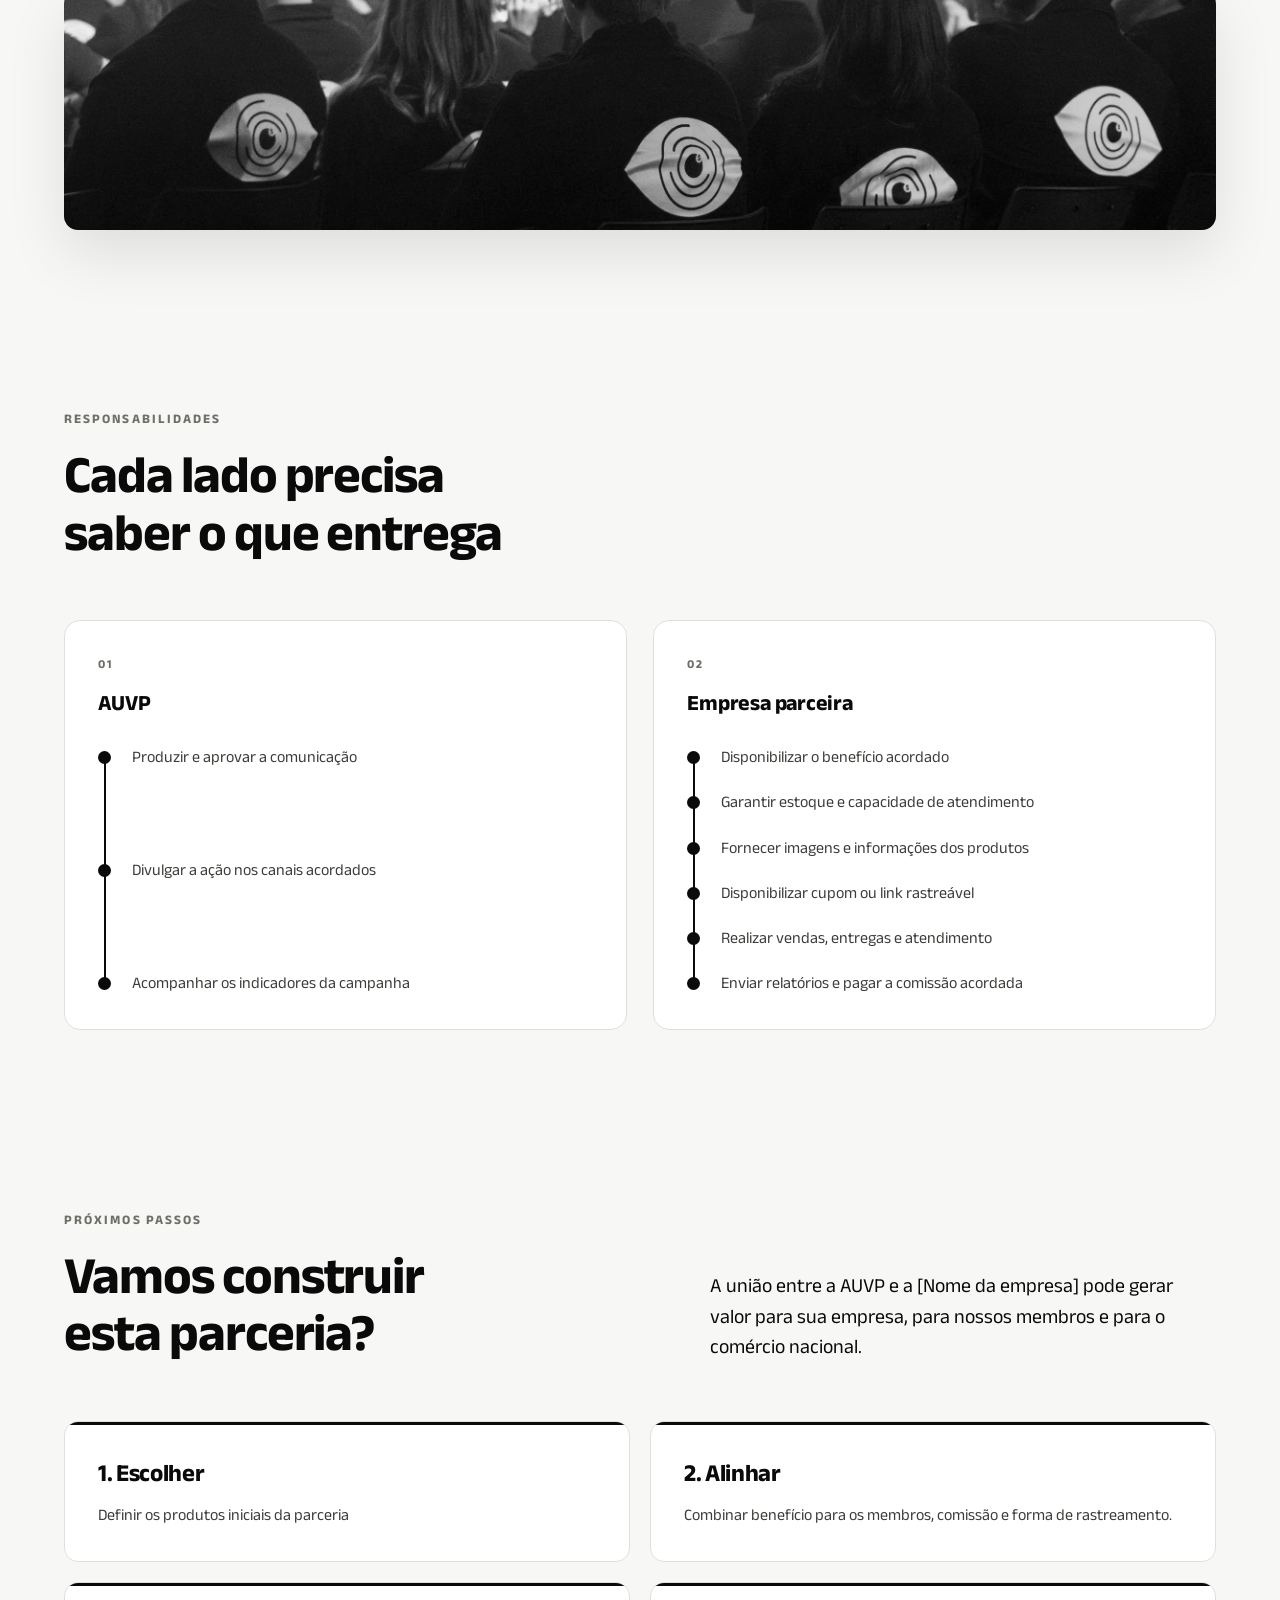
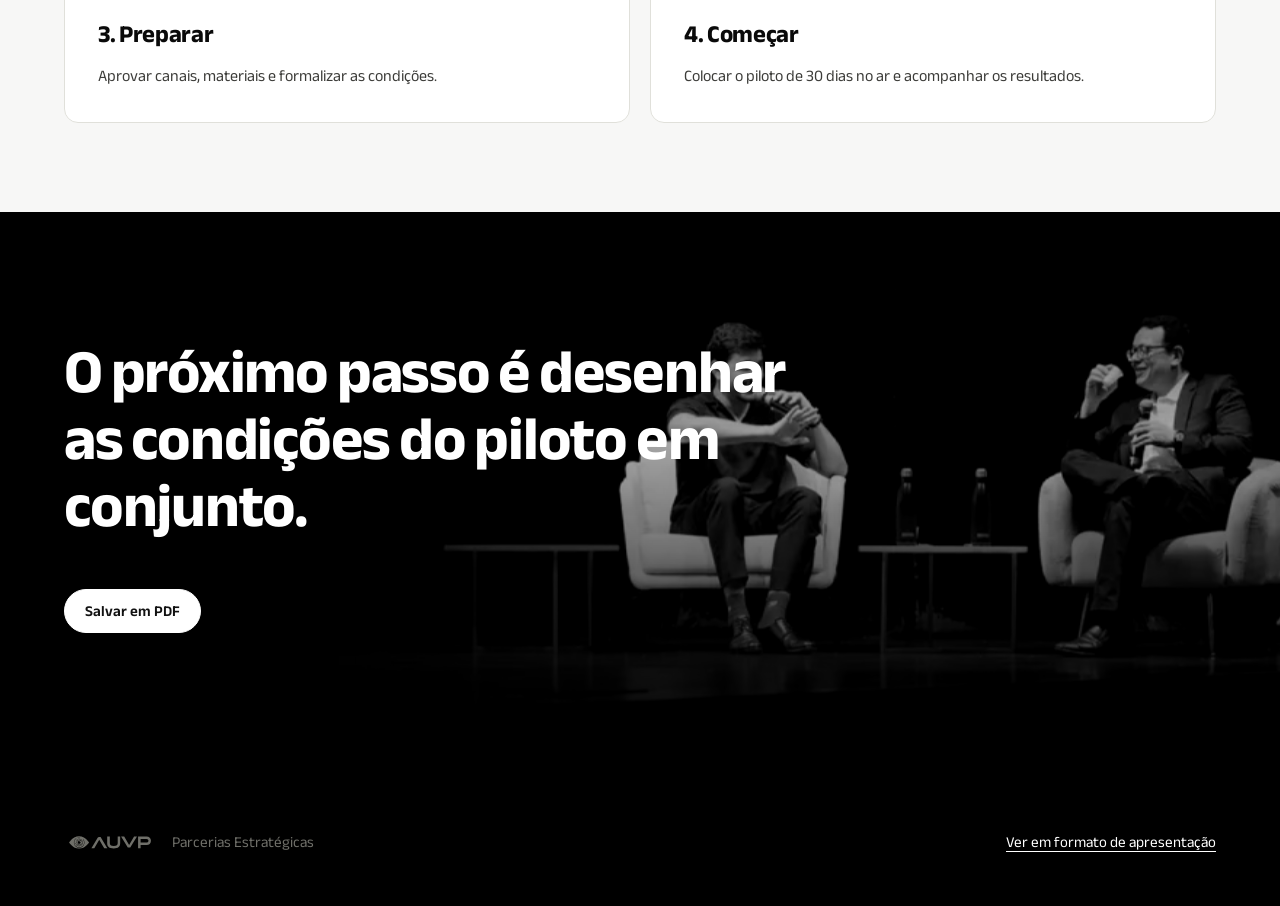
==== commit 830badce: "Ajusta dois trechos: "AUVP" em Responsabilidades e sem "Escola" - Responsabilidades: o cartão do lad" ====
--- a/index.html
+++ b/index.html
@@ -332,7 +332,7 @@
   <div class="cards two">
     <article class="card card-vlist reveal">
       <span class="card-n">01</span>
-      <h3>AUVP Capital</h3>
+      <h3>AUVP</h3>
       <ol class="vsteps vsteps-sm">
         <li><span>Produzir e aprovar a comunicação</span></li>
         <li><span>Divulgar a ação nos canais acordados</span></li>
@@ -362,7 +362,7 @@
       <p class="kicker reveal">Próximos passos</p>
       <h2 class="h2 reveal">Vamos construir esta parceria?</h2>
     </div>
-    <p class="lead lead-lg reveal" data-delay="2">A união entre a AUVP Escola e a <span class="field" data-field="empresa" data-ph="Nome da empresa"></span> pode gerar valor para sua empresa, para nossos membros e para o comércio nacional.</p>
+    <p class="lead lead-lg reveal" data-delay="2">A união entre a AUVP e a <span class="field" data-field="empresa" data-ph="Nome da empresa"></span> pode gerar valor para sua empresa, para nossos membros e para o comércio nacional.</p>
   </div>
 
   <ol class="steps">
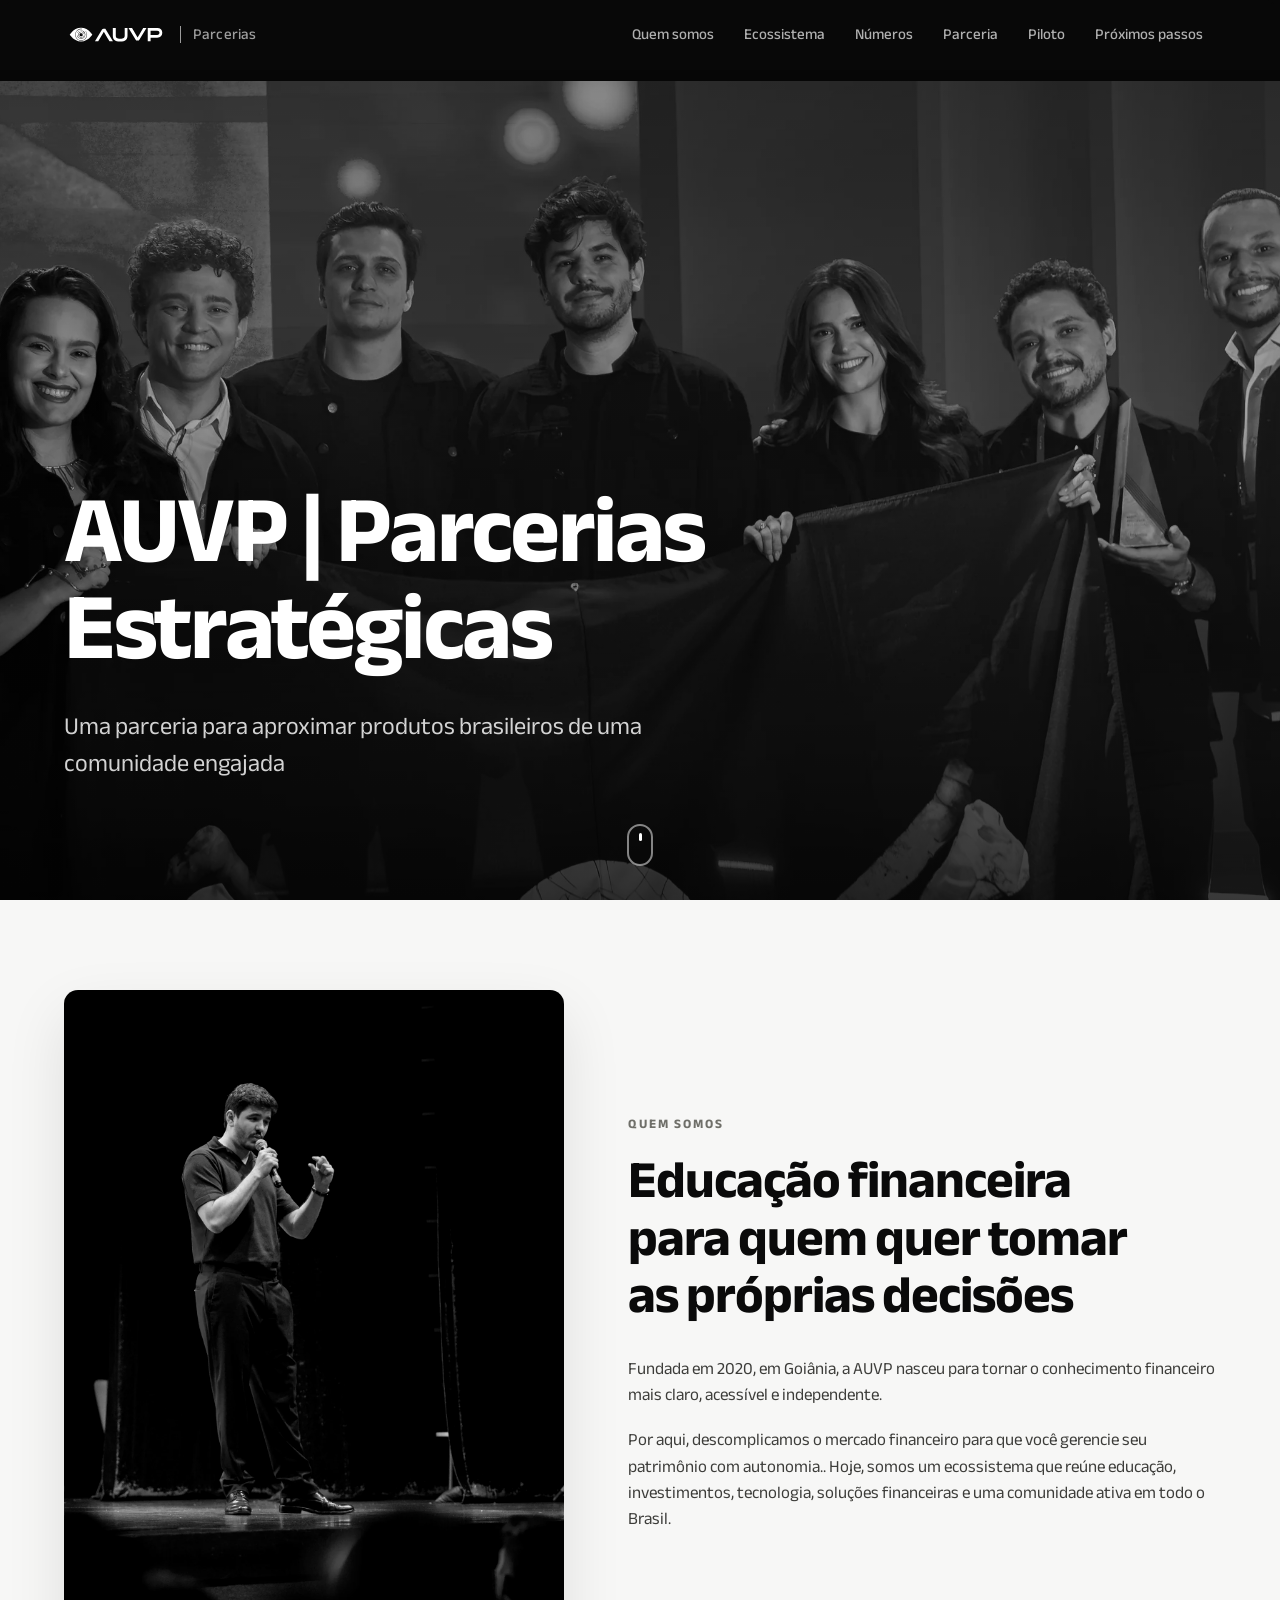
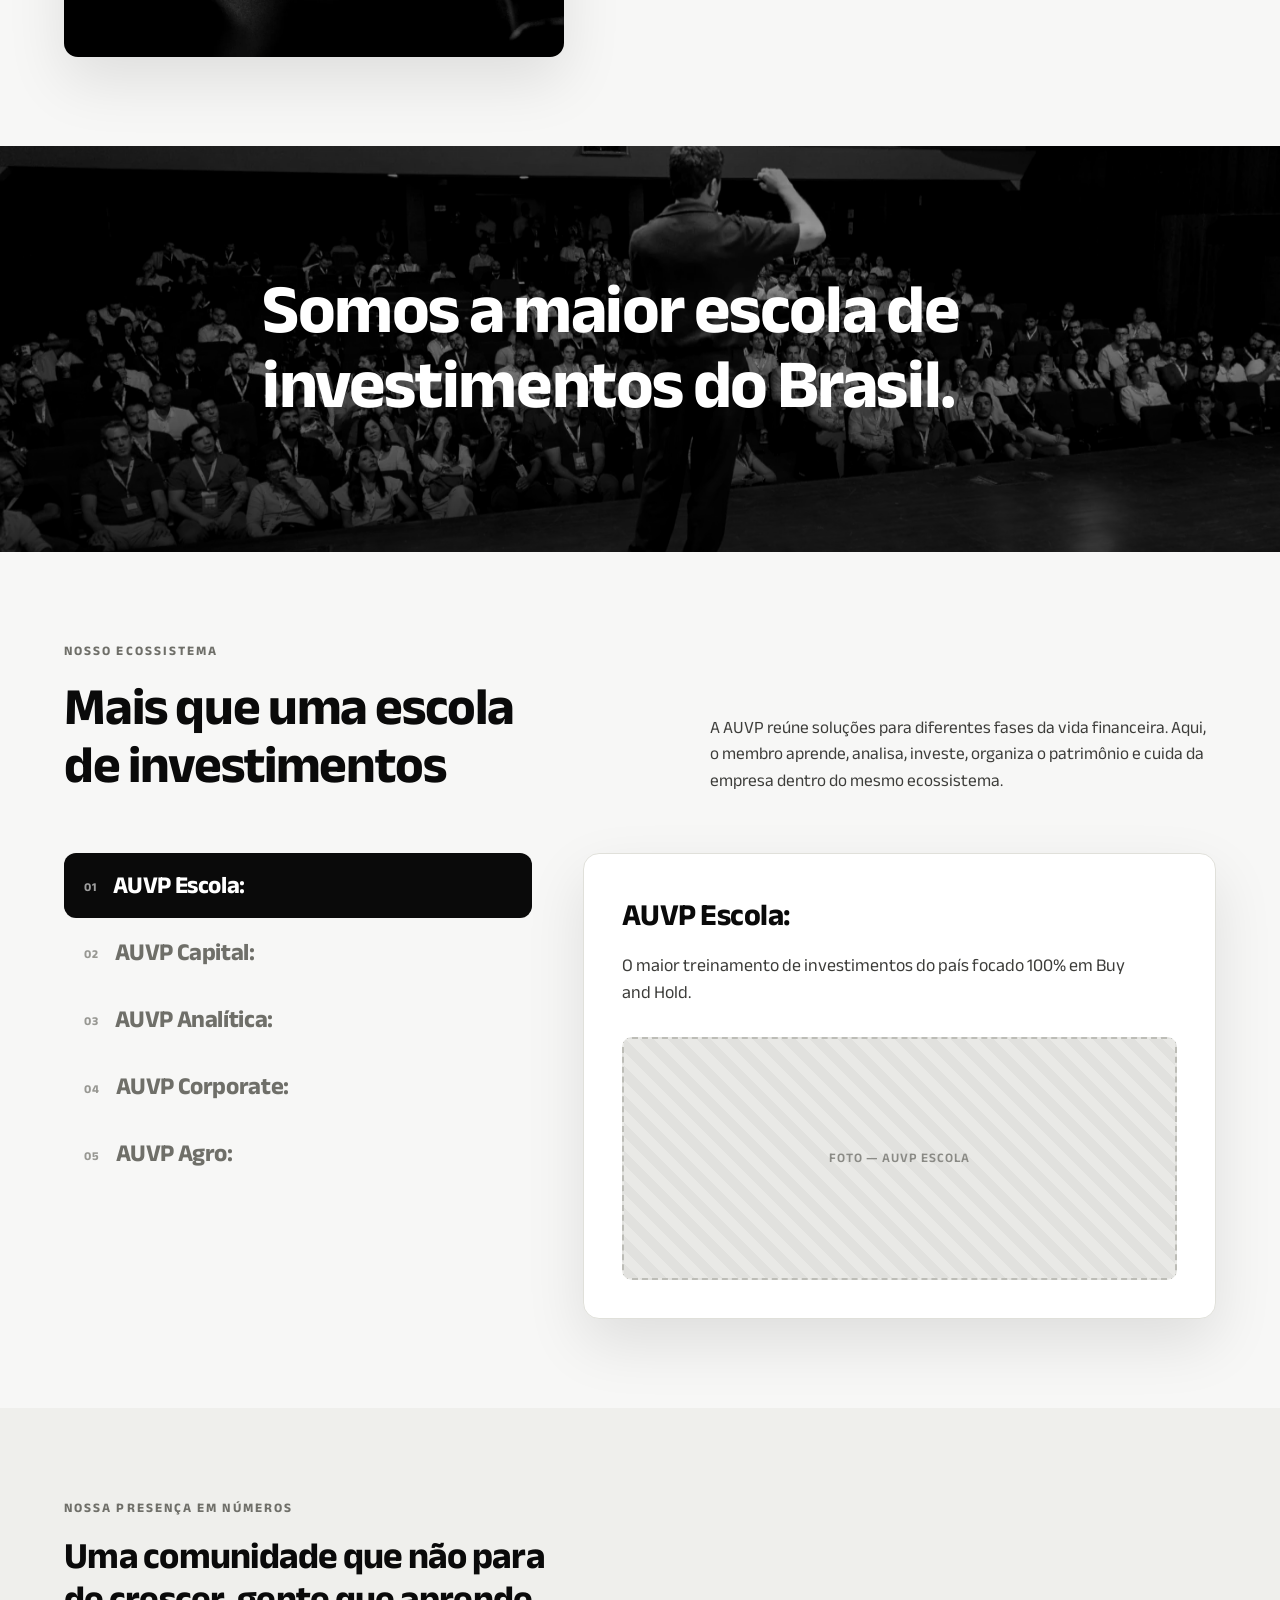
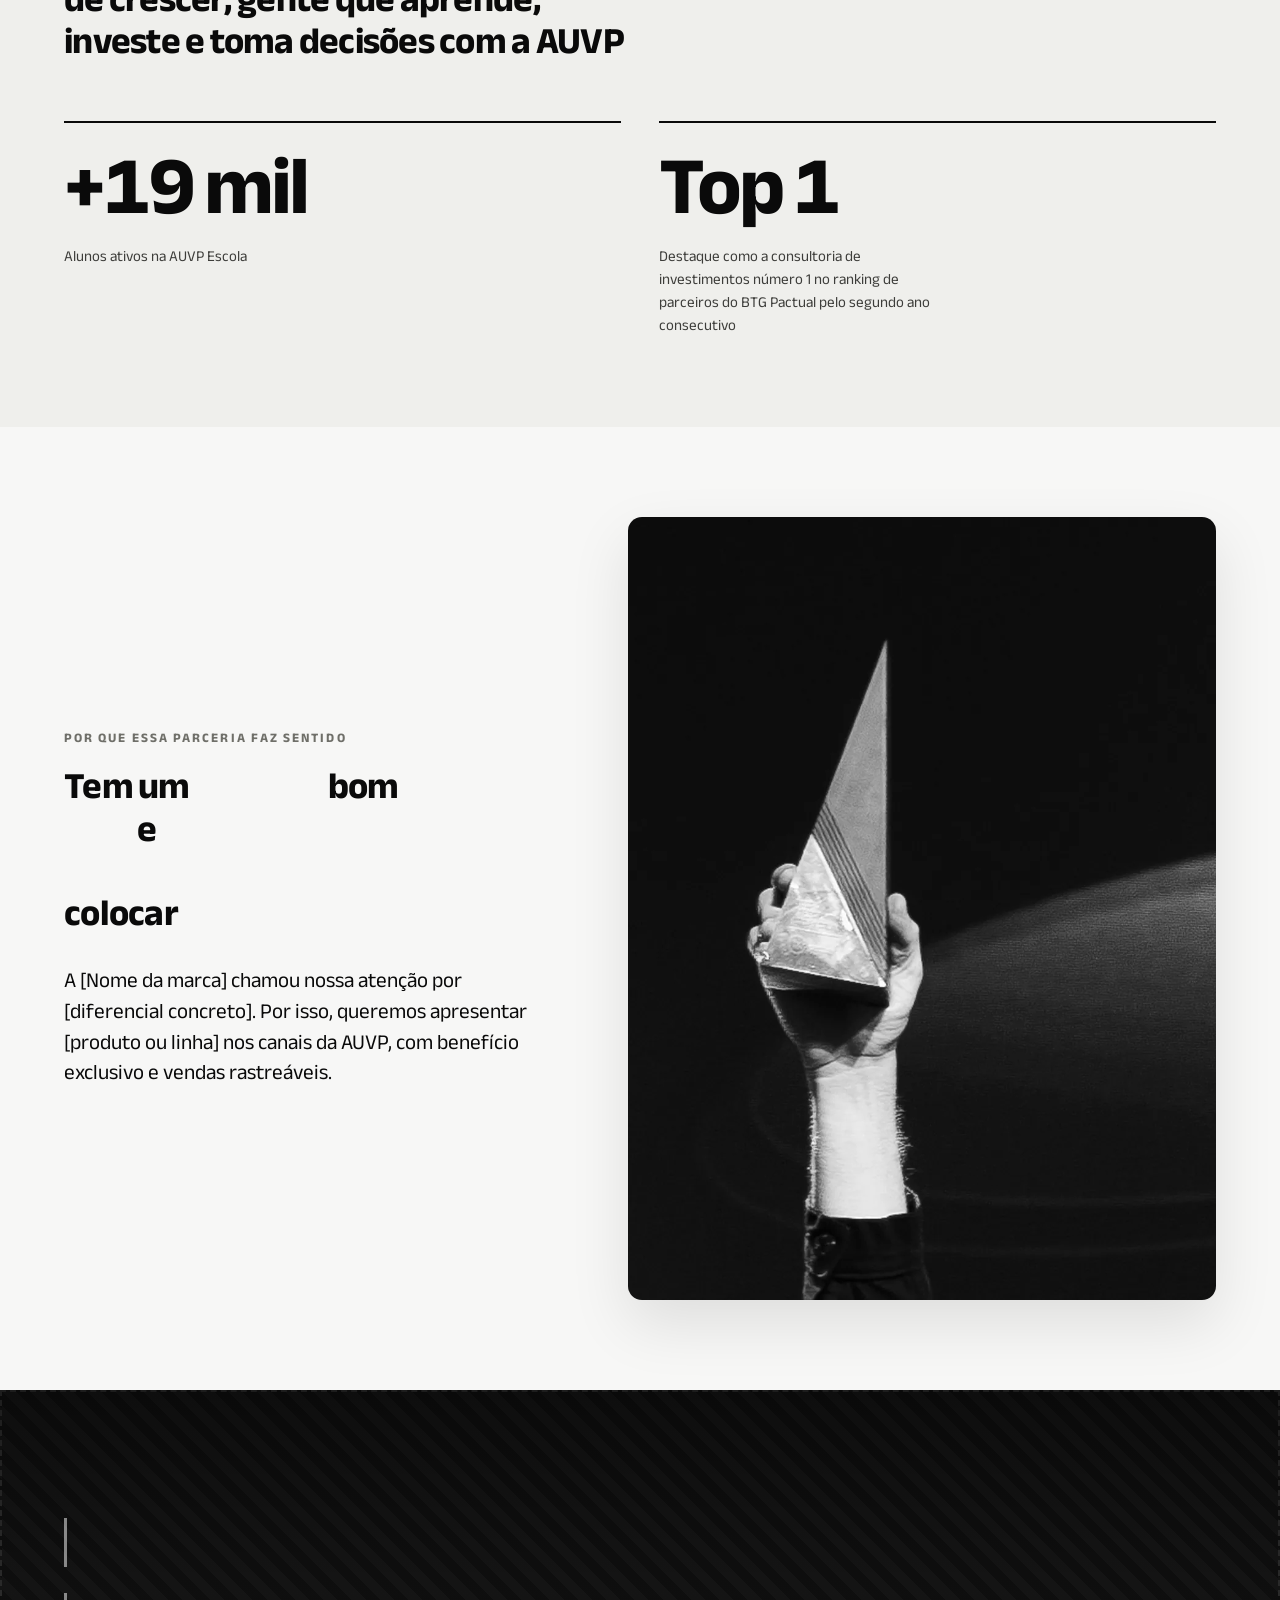
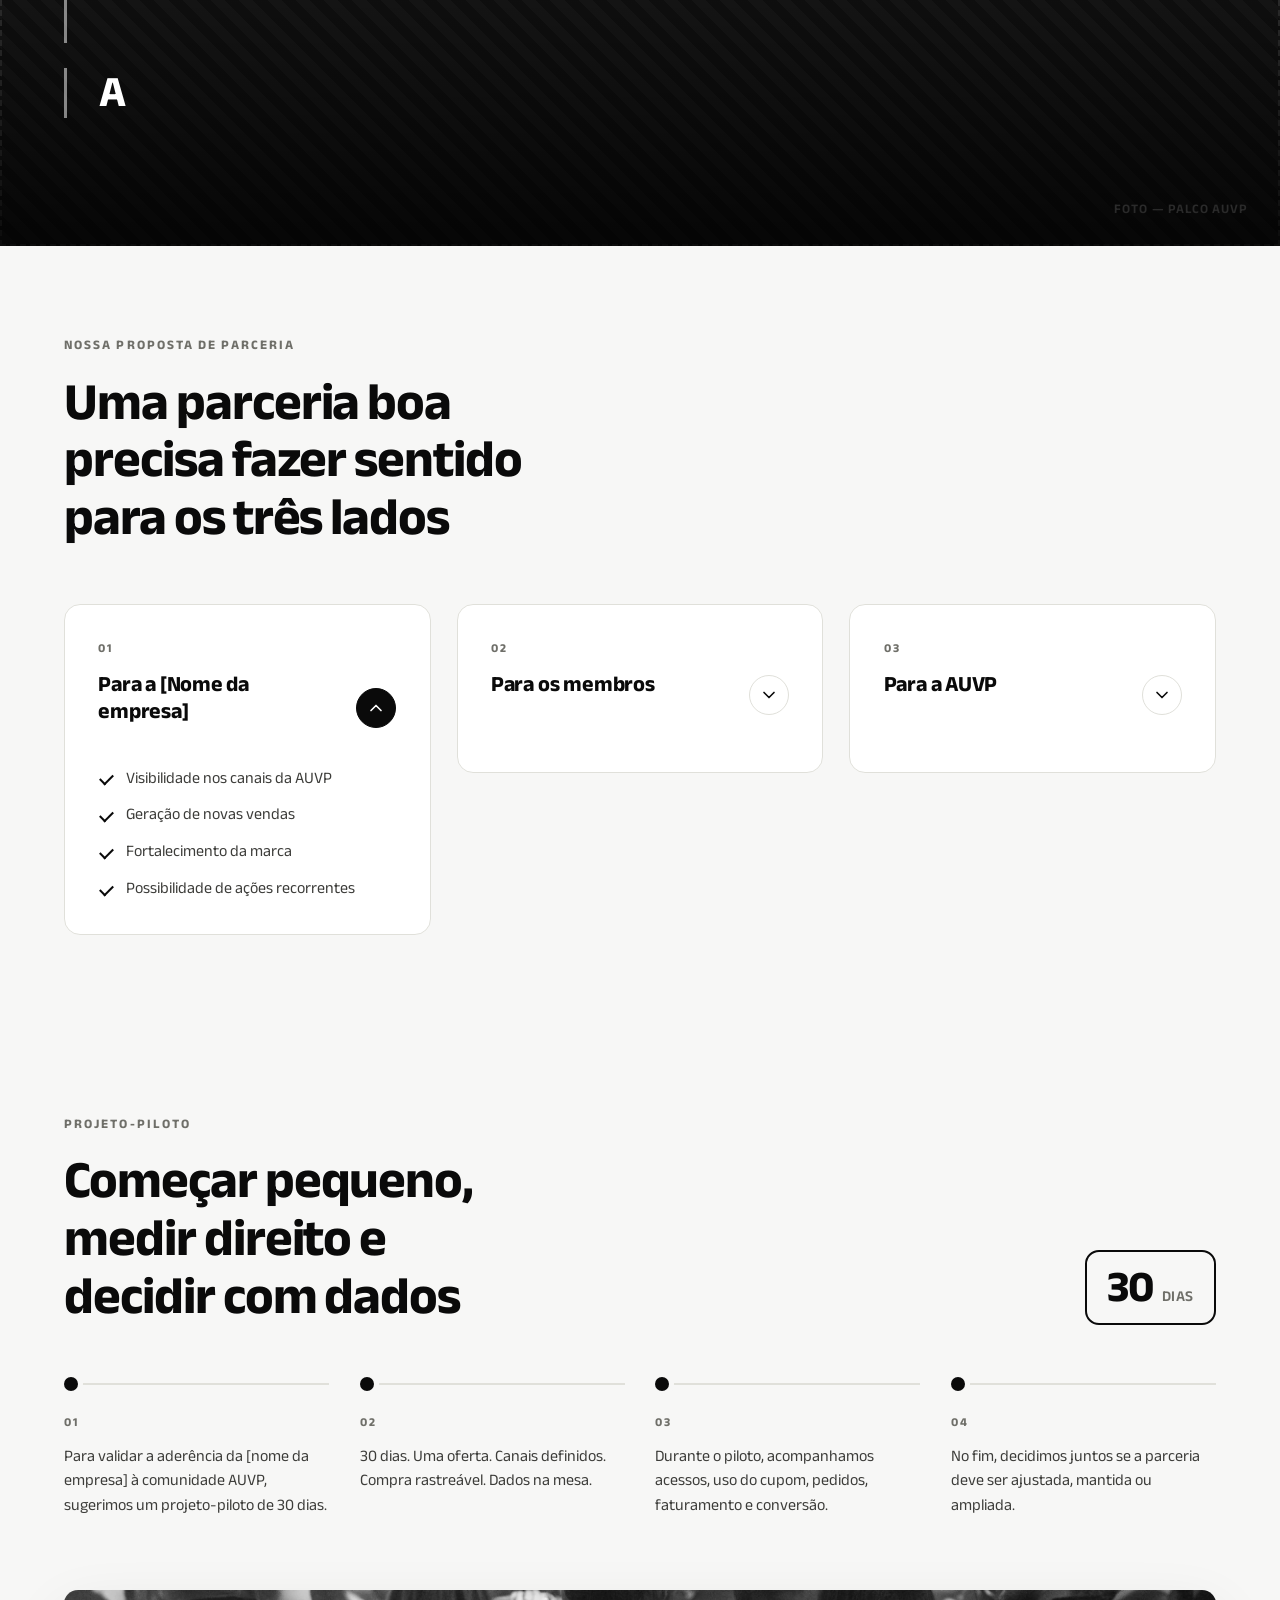
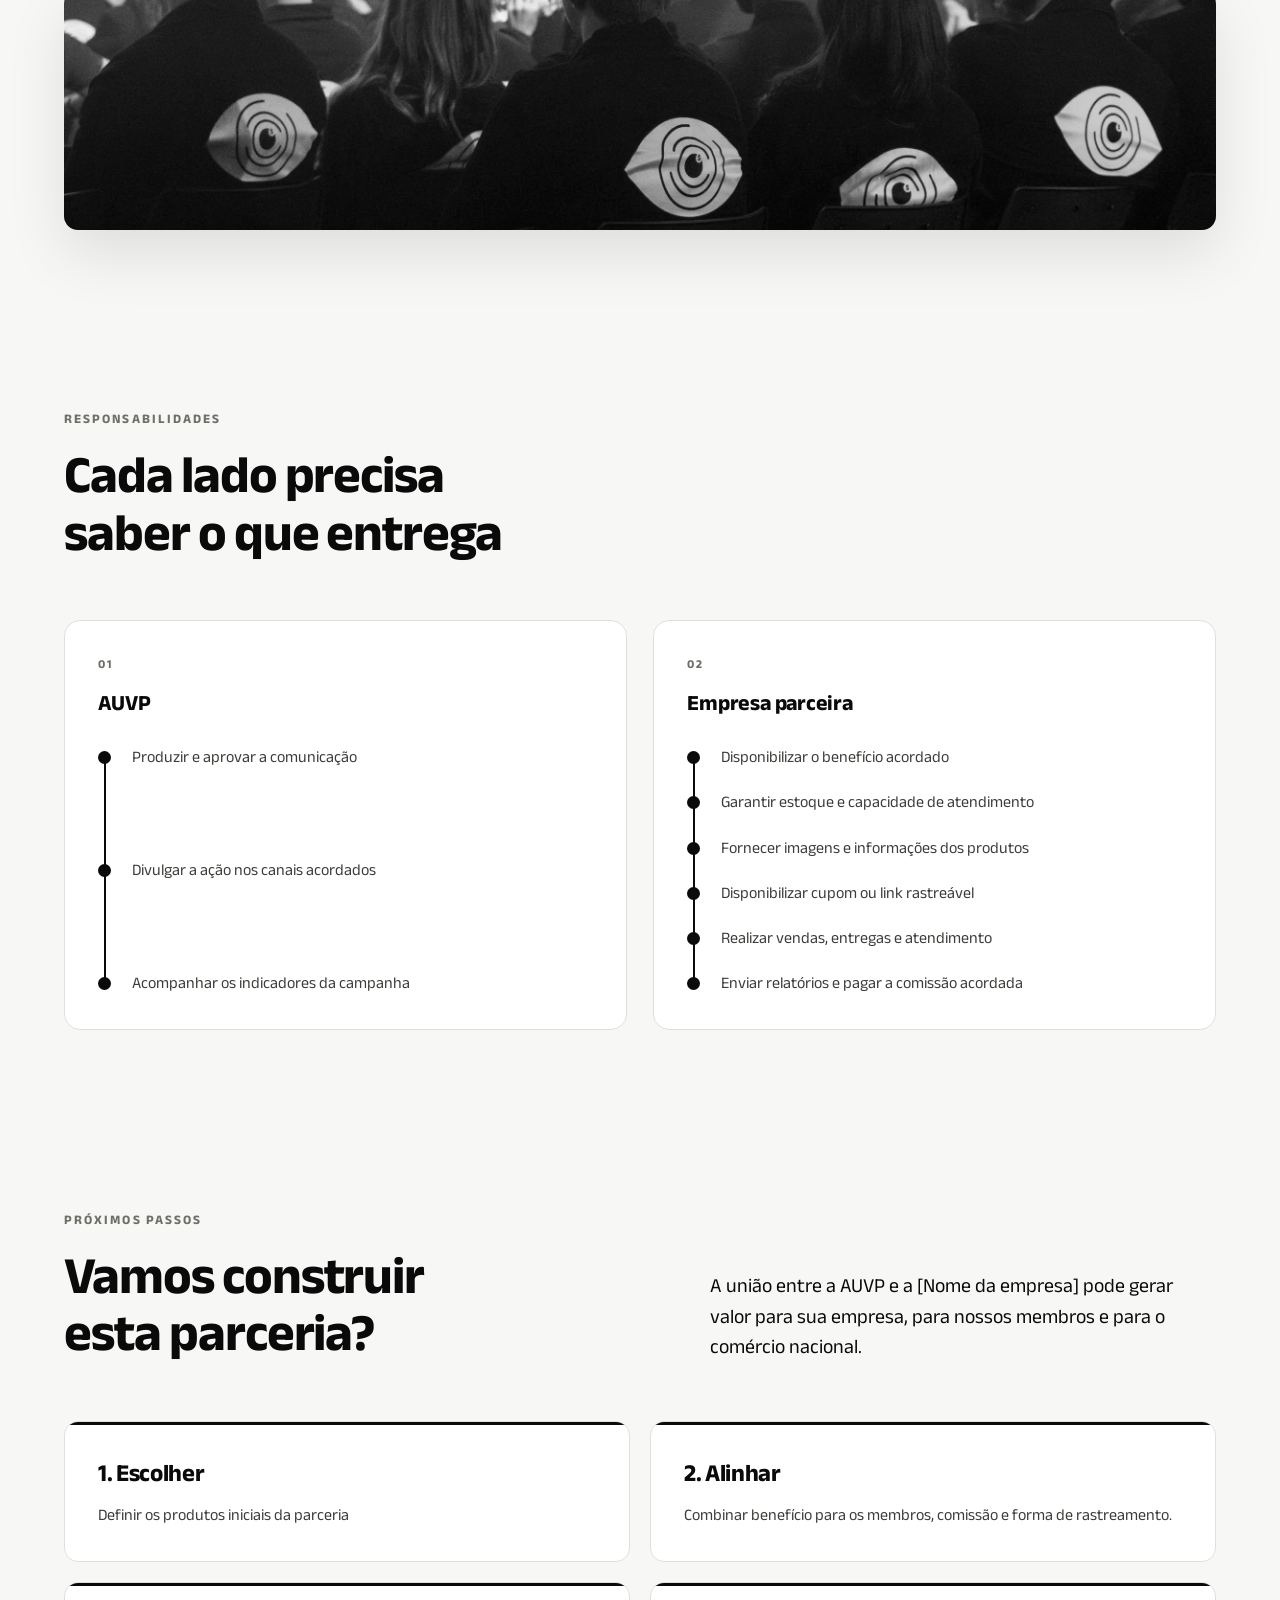
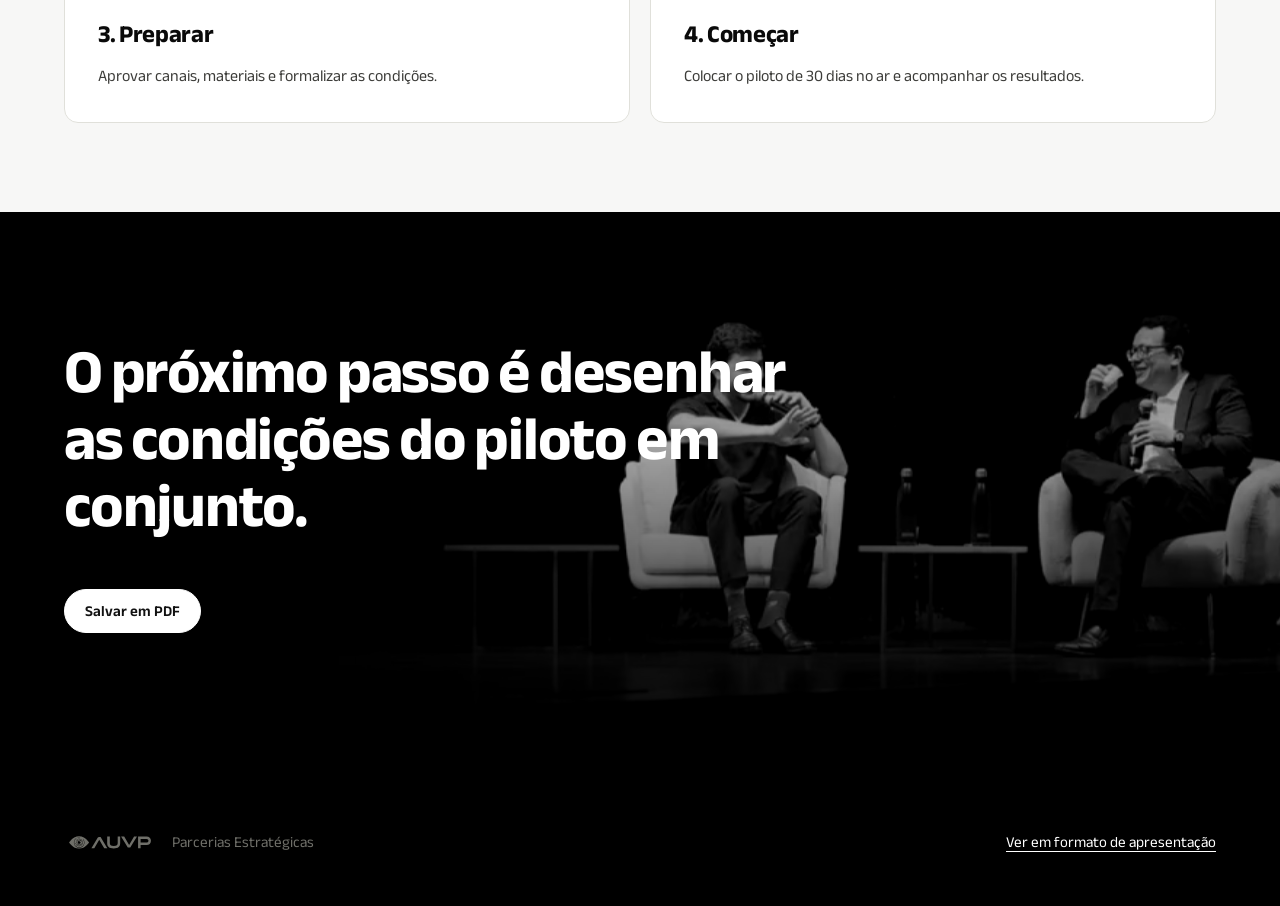
==== commit 7328afeb: "Retira o indicador de membros da AUVP Capital Sai o indicador do meio de Nossa presença em números —" ====
--- a/index.html
+++ b/index.html
@@ -176,10 +176,6 @@
       <p class="stat-label">Alunos ativos na AUVP Escola</p>
     </div>
     <div class="stat reveal" data-delay="3">
-      <div class="stat-value"><span class="field" data-field="membros" data-ph="+x mil" data-raw="1"></span></div>
-      <p class="stat-label">Membros atendido pela AUVP Capital</p>
-    </div>
-    <div class="stat reveal" data-delay="4">
       <div class="stat-value">Top 1</div>
       <p class="stat-label">Destaque como a consultoria de investimentos número 1 no ranking de parceiros do BTG Pactual pelo segundo ano consecutivo</p>
     </div>
--- a/assets/site.css
+++ b/assets/site.css
@@ -437,7 +437,7 @@
 /* ============================ NÚMEROS ============================ */
 .stats{
   display:grid;
-  grid-template-columns:repeat(3,minmax(0,1fr));
+  grid-template-columns:repeat(2,minmax(0,1fr));
   gap:clamp(20px,3vw,44px);
 }
 .stat{
